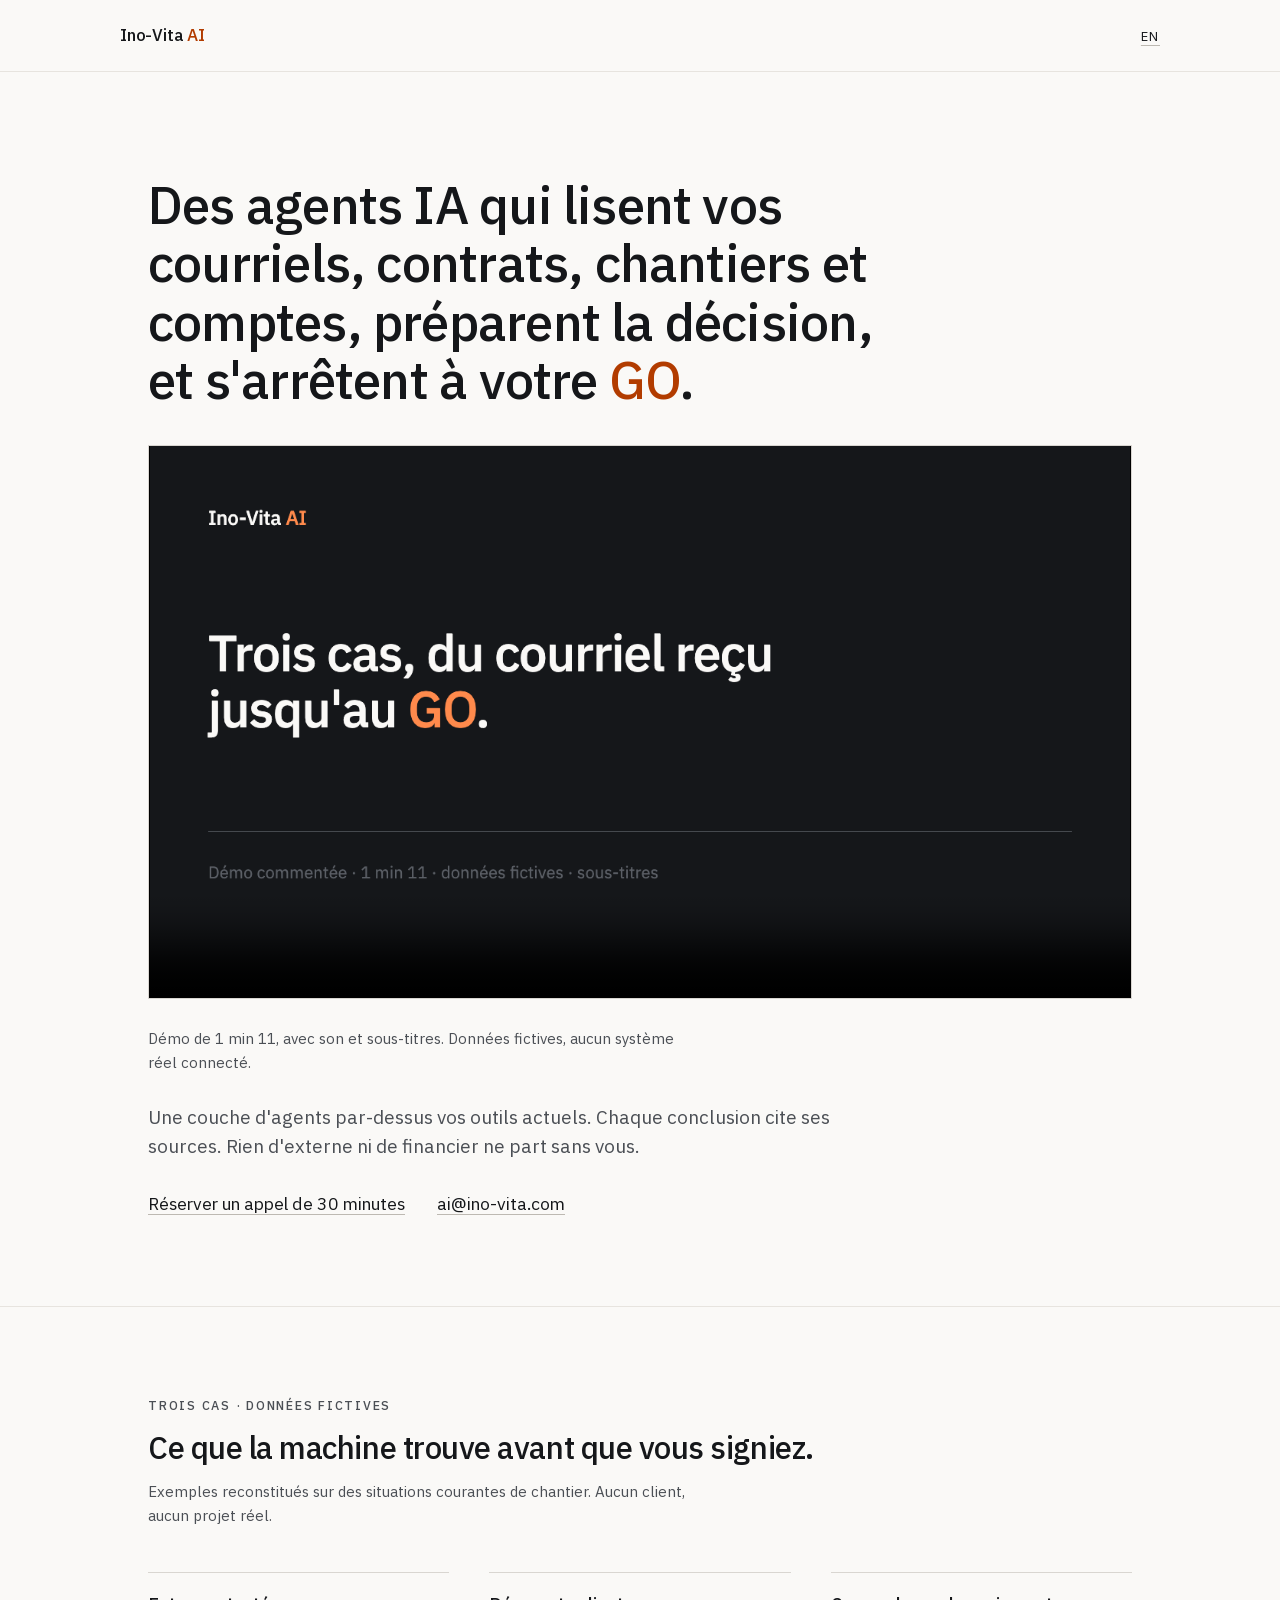
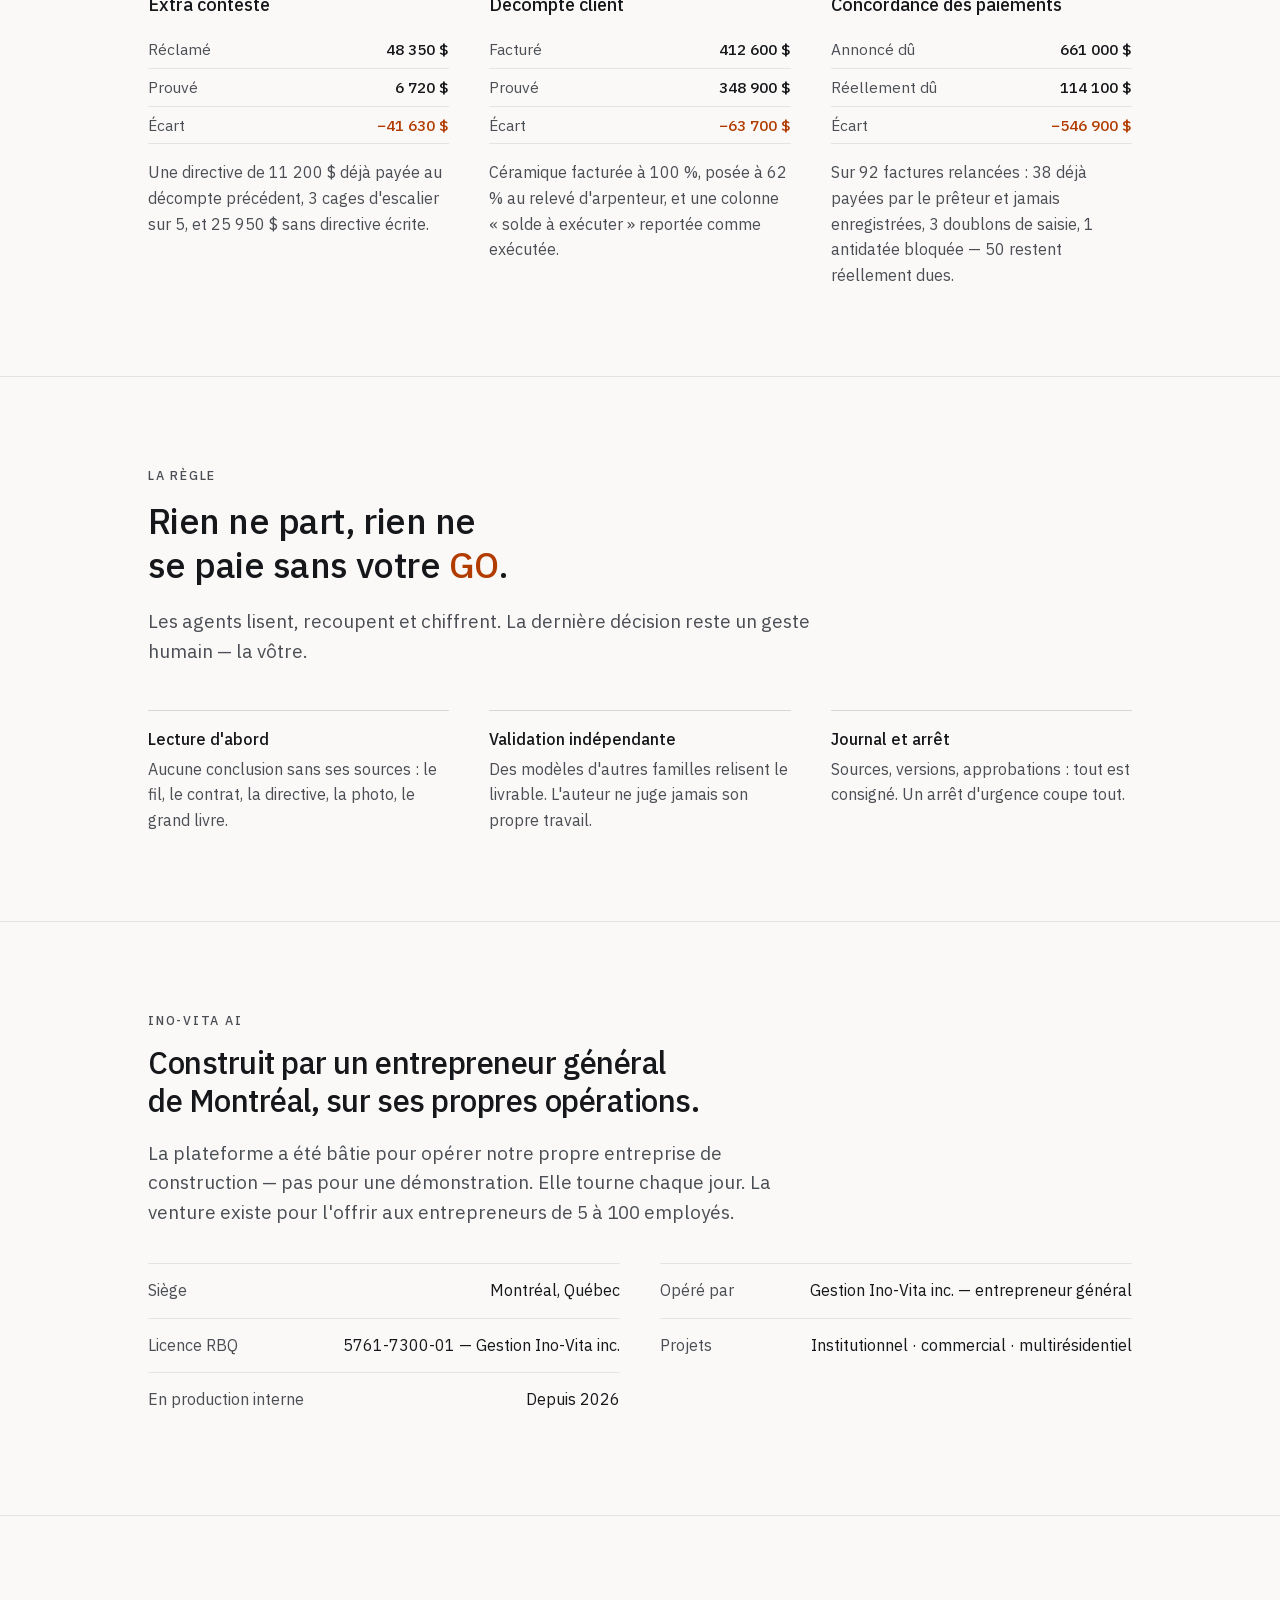
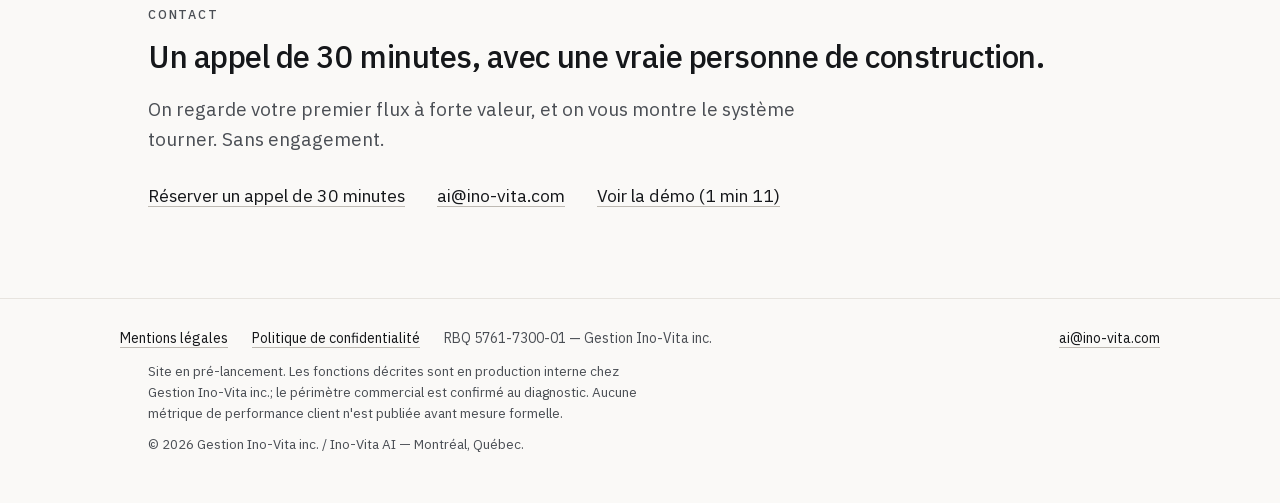
==== index.html @ 4f041d47 "Prise de rendez-vous Cal.com, et lecteur natif conserve sur l'accueil Le bouton de contact pointe de" ====
<!doctype html>
<html lang="fr">
<head>
<meta charset="utf-8">
<meta name="viewport" content="width=device-width, initial-scale=1">
<title>Ino-Vita AI — agents IA gouvernés pour la construction</title>
<meta name="description" content="Des agents IA qui lisent vos courriels, contrats, chantiers et comptes, chiffrent la décision et s'arrêtent à votre GO. Démo commentée de 1 min 11.">
<meta name="site-version" content="video-2026-09-10">
<meta name="theme-color" content="#faf9f7" media="(prefers-color-scheme: light)">
<meta name="theme-color" content="#0e1013" media="(prefers-color-scheme: dark)">
<link rel="canonical" href="https://ino-vita.ai/">
<link rel="alternate" hreflang="fr" href="https://ino-vita.ai/">
<link rel="alternate" hreflang="en" href="https://ino-vita.ai/en/">
<link rel="alternate" hreflang="x-default" href="https://ino-vita.ai/">
<meta property="og:type" content="website">
<meta property="og:site_name" content="Ino-Vita AI">
<meta property="og:locale" content="fr_CA">
<meta property="og:title" content="Ino-Vita AI — agents IA gouvernés pour la construction">
<meta property="og:description" content="Des agents IA qui lisent vos courriels, contrats, chantiers et comptes, chiffrent la décision et s'arrêtent à votre GO. Démo commentée de 1 min 11.">
<meta property="og:url" content="https://ino-vita.ai/">
<meta property="og:image" content="https://ino-vita.ai/og.png">
<meta property="og:image:width" content="1200">
<meta property="og:image:height" content="630">
<meta property="og:image:alt" content="Ino-Vita AI">
<meta property="og:video" content="https://ino-vita.ai/demo/video/demo-ino-vita-ai-v3-fr-2026-09-03.mp4">
<meta property="og:video:secure_url" content="https://ino-vita.ai/demo/video/demo-ino-vita-ai-v3-fr-2026-09-03.mp4">
<meta property="og:video:type" content="video/mp4">
<meta property="og:video:width" content="1280">
<meta property="og:video:height" content="720">
<meta name="twitter:card" content="summary_large_image">
<meta name="twitter:title" content="Ino-Vita AI — agents IA gouvernés pour la construction">
<meta name="twitter:description" content="Des agents IA qui lisent vos courriels, contrats, chantiers et comptes, chiffrent la décision et s'arrêtent à votre GO. Démo commentée de 1 min 11.">
<meta name="twitter:image" content="https://ino-vita.ai/og.png">
<link rel="icon" href="/favicon.svg" type="image/svg+xml">
<link rel="preload" href="/fonts/ibm-plex-sans-latin.woff2" as="font" type="font/woff2" crossorigin>
<link rel="stylesheet" href="/style.css">
<script type="application/ld+json">{"@context":"https://schema.org","@graph":[{"@type":"Organization","@id":"https://ino-vita.ai/#organization","name":"Ino-Vita AI","url":"https://ino-vita.ai/","logo":"https://ino-vita.ai/logo.svg","image":"https://ino-vita.ai/og.png","email":"ai@ino-vita.com","address":{"@type":"PostalAddress","addressLocality":"Montréal","addressRegion":"QC","addressCountry":"CA"},"areaServed":{"@type":"AdministrativeArea","name":"Québec, Canada"},"description":"Agents IA gouvernés pour entrepreneurs en construction, développés par Gestion Ino-Vita inc., entrepreneur général à Montréal."},{"@type":"VideoObject","@id":"https://ino-vita.ai/#video","name":"Démo Ino-Vita AI — trois cas, du courriel reçu jusqu'au GO","description":"Vidéo commentée de 1 min 11 : un extra contesté de 48 350 $, un décompte client de 412 600 $ et 92 factures fournisseurs, analysés jusqu'au GO humain. Données fictives.","thumbnailUrl":"https://ino-vita.ai/demo/poster-fr.png","uploadDate":"2026-09-03","duration":"PT1M11S","contentUrl":"https://ino-vita.ai/demo/video/demo-ino-vita-ai-v3-fr-2026-09-03.mp4","embedUrl":"https://ino-vita.ai/demo/","inLanguage":"fr-CA","isFamilyFriendly":true,"publisher":{"@id":"https://ino-vita.ai/#organization"}}]}</script>
</head>
<body>
<a class="skip u" href="#main">Aller au contenu</a>
<header class="masthead">
  <div class="wrap row">
    <a class="mark" href="/">Ino-Vita <span class="ai">AI</span></a>
    <a class="lang u" href="/en/" lang="en" hreflang="en">EN</a>
  </div>
</header>
<main id="main">

  <section class="hero">
    <div class="wrap stack-lg">
      <h1>Des agents IA qui lisent vos courriels, contrats, chantiers et comptes, préparent la décision, et s'arrêtent à votre <span class="accent">GO</span>.</h1>
      <div class="player">
        <video controls preload="metadata" playsinline width="1280" height="720"
               poster="/demo/poster-fr.png" aria-label="Vidéo de démonstration Ino-Vita AI : trois cas, 1 minute 11, commentée, sous-titrée">
          <source src="/demo/video/demo-ino-vita-ai-v3-fr-2026-09-03.mp4" type="video/mp4">
          <source src="/demo/video/demo-ino-vita-ai-v3-fr-2026-09-03.webm" type="video/webm">
          <track kind="subtitles" src="/demo/video/demo-ino-vita-ai-v3-fr-2026-09-03.vtt" srclang="fr" label="Français" default>
          Votre navigateur ne lit pas la vidéo intégrée — <a class="u" href="/demo/video/demo-ino-vita-ai-v3-fr-2026-09-03.mp4">Télécharger la vidéo (MP4)</a>.
        </video>
      </div>
      <p class="small muted measure">Démo de 1 min 11, avec son et sous-titres. Données fictives, aucun système réel connecté.</p>
      <p class="lede measure">Une couche d'agents par-dessus vos outils actuels. Chaque conclusion cite ses sources. Rien d'externe ni de financier ne part sans vous.</p>
      <p class="links">
        <a class="u" href="https://cal.com/ino-vita-ai/appel-exploratoire-30-min" rel="noopener">Réserver un appel de 30 minutes</a>
        <a class="u" href="mailto:ai@ino-vita.com?subject=Appel%20exploratoire%20%E2%80%94%20Ino-Vita%20AI">ai@ino-vita.com</a>
      </p>
    </div>
  </section>

  <section id="console">
    <div class="wrap">
      <p class="label">Trois cas · données fictives</p>
      <h2 style="margin-top:14px">Ce que la machine trouve avant que vous signiez.</h2>
      <p class="small muted measure" style="margin-top:14px">Exemples reconstitués sur des situations courantes de chantier. Aucun client, aucun projet réel.</p>
      <div class="cases">
      <div class="case">
        <h3>Extra contesté</h3>
        <dl class="figs">
          <div class="fig"><dt>Réclamé</dt><dd>48 350 $</dd></div>
          <div class="fig"><dt>Prouvé</dt><dd>6 720 $</dd></div>
          <div class="fig gap"><dt>Écart</dt><dd>−41 630 $</dd></div>
        </dl>
        <p>Une directive de 11 200 $ déjà payée au décompte précédent, 3 cages d'escalier sur 5, et 25 950 $ sans directive écrite.</p>
      </div>
      <div class="case">
        <h3>Décompte client</h3>
        <dl class="figs">
          <div class="fig"><dt>Facturé</dt><dd>412 600 $</dd></div>
          <div class="fig"><dt>Prouvé</dt><dd>348 900 $</dd></div>
          <div class="fig gap"><dt>Écart</dt><dd>−63 700 $</dd></div>
        </dl>
        <p>Céramique facturée à 100 %, posée à 62 % au relevé d'arpenteur, et une colonne « solde à exécuter » reportée comme exécutée.</p>
      </div>
      <div class="case">
        <h3>Concordance des paiements</h3>
        <dl class="figs">
          <div class="fig"><dt>Annoncé dû</dt><dd>661 000 $</dd></div>
          <div class="fig"><dt>Réellement dû</dt><dd>114 100 $</dd></div>
          <div class="fig gap"><dt>Écart</dt><dd>−546 900 $</dd></div>
        </dl>
        <p>Sur 92 factures relancées : 38 déjà payées par le prêteur et jamais enregistrées, 3 doublons de saisie, 1 antidatée bloquée — 50 restent réellement dues.</p>
      </div>
      </div>
    </div>
  </section>

  <section>
    <div class="wrap">
      <p class="label">La règle</p>
      <p class="rule-line" style="margin-top:14px">Rien ne part, rien ne se paie sans votre <span class="accent">GO</span>.</p>
      <p class="lede measure" style="margin-top:20px">Les agents lisent, recoupent et chiffrent. La dernière décision reste un geste humain — la vôtre.</p>
      <div class="threes">
      <div><strong>Lecture d'abord</strong>Aucune conclusion sans ses sources : le fil, le contrat, la directive, la photo, le grand livre.</div>
      <div><strong>Validation indépendante</strong>Des modèles d'autres familles relisent le livrable. L'auteur ne juge jamais son propre travail.</div>
      <div><strong>Journal et arrêt</strong>Sources, versions, approbations : tout est consigné. Un arrêt d'urgence coupe tout.</div>
      </div>
    </div>
  </section>

  <section>
    <div class="wrap">
      <p class="label">Ino-Vita AI</p>
      <h2 style="margin-top:14px">Construit par un entrepreneur général de Montréal, sur ses propres opérations.</h2>
      <p class="lede measure" style="margin-top:20px">La plateforme a été bâtie pour opérer notre propre entreprise de construction — pas pour une démonstration. Elle tourne chaque jour. La venture existe pour l'offrir aux entrepreneurs de 5 à 100 employés.</p>
      <div class="facts">
      <div><span class="k">Siège</span><span class="v">Montréal, Québec</span></div>
      <div><span class="k">Opéré par</span><span class="v">Gestion Ino-Vita inc. — entrepreneur général</span></div>
      <div><span class="k">Licence RBQ</span><span class="v">5761-7300-01 — Gestion Ino-Vita inc.</span></div>
      <div><span class="k">Projets</span><span class="v">Institutionnel · commercial · multirésidentiel</span></div>
      <div><span class="k">En production interne</span><span class="v">Depuis 2026</span></div>
      </div>
    </div>
  </section>

  <section>
    <div class="wrap">
      <p class="label">Contact</p>
      <h2 style="margin-top:14px">Un appel de 30 minutes, avec une vraie personne de construction.</h2>
      <p class="lede measure" style="margin-top:20px">On regarde votre premier flux à forte valeur, et on vous montre le système tourner. Sans engagement.</p>
      <p class="links" style="margin-top:28px">
        <a class="u" href="https://cal.com/ino-vita-ai/appel-exploratoire-30-min" rel="noopener">Réserver un appel de 30 minutes</a>
        <a class="u" href="mailto:ai@ino-vita.com?subject=Appel%20exploratoire%20%E2%80%94%20Ino-Vita%20AI">ai@ino-vita.com</a>
        <a class="u" href="/demo/">Voir la démo (1 min 11)</a>
      </p>
    </div>
  </section>

</main>
<footer class="foot">
  <div class="wrap row">
    <div class="footlinks">
      <a class="u" href="/mentions-legales.html">Mentions légales</a>
      <a class="u" href="/politique-confidentialite.html">Politique de confidentialité</a>
      <span class="muted">RBQ 5761-7300-01 — Gestion Ino-Vita inc.</span>
    </div>
    <div class="footlinks"><a class="u" href="mailto:ai@ino-vita.com">ai@ino-vita.com</a></div>
  </div>
  <div class="wrap end">
    <p class="tiny measure">Site en pré-lancement. Les fonctions décrites sont en production interne chez Gestion Ino-Vita inc.; le périmètre commercial est confirmé au diagnostic. Aucune métrique de performance client n'est publiée avant mesure formelle.</p>
    <p class="tiny" style="margin-top:10px">© 2026 Gestion Ino-Vita inc. / Ino-Vita AI — Montréal, Québec.</p>
  </div>
</footer>
</body>
</html>
---- style.css ----
/* Ino-Vita AI — feuille unique. Puriste : une famille, trois tons, filets, vide.
   2026-09-03 · polices auto-hebergees 2026-09-10 */

/* IBM Plex Sans (variable, poids 400-500) — SIL Open Font License 1.1.
   Auto-heberge : aucune requete vers un tiers, aucun cookie, LCP plus rapide. */
@font-face{
  font-family:"IBM Plex Sans";
  font-style:normal;
  font-weight:400 500;
  font-display:swap;
  src:url("/fonts/ibm-plex-sans-latin.woff2") format("woff2");
  unicode-range:U+0000-00FF,U+0131,U+0152-0153,U+02BB-02BC,U+02C6,U+02DA,U+02DC,U+0304,U+0308,U+0329,U+2000-206F,U+20AC,U+2122,U+2191,U+2193,U+2212,U+2215,U+FEFF,U+FFFD;
}
@font-face{
  font-family:"IBM Plex Sans";
  font-style:normal;
  font-weight:400 500;
  font-display:swap;
  src:url("/fonts/ibm-plex-sans-latin-ext.woff2") format("woff2");
  unicode-range:U+0100-02BA,U+02BD-02C5,U+02C7-02CC,U+02CE-02D7,U+02DD-02FF,U+0304,U+0308,U+0329,U+1D00-1DBF,U+1E00-1E9F,U+1EF2-1EFF,U+2020,U+20A0-20AB,U+20AD-20C0,U+2113,U+2C60-2C7F,U+A720-A7FF;
}

:root{
  --paper:#faf9f7;
  --ink:#15171a;
  --accent:#b23c00;
  --ink-70:#4b4f55;
  --line:#d9d6d1;
  --line-soft:#e7e4df;
  --underline:#bdb9b2;
  color-scheme:light;
}
@media (prefers-color-scheme:dark){
  :root{
    --paper:#0e1013;
    --ink:#e9e7e2;
    --accent:#ff8a4c;
    --ink-70:#a1a5ab;
    --line:#2a2e34;
    --line-soft:#1c2025;
    --underline:#565b62;
    color-scheme:dark;
  }
}

*,*::before,*::after{ box-sizing:border-box; }

html{ -webkit-text-size-adjust:100%; }

body{
  margin:0;
  background:var(--paper);
  color:var(--ink);
  font-family:"IBM Plex Sans","Helvetica Neue",Helvetica,Arial,sans-serif;
  font-size:17.5px;
  line-height:1.6;
  font-weight:400;
  font-variant-numeric:tabular-nums;
  -webkit-font-smoothing:antialiased;
}

.wrap{
  width:100%;
  max-width:1040px;
  margin:0 auto;
  padding:0 28px;
}
.measure{ max-width:62ch; }

/* ---- rythme des sections ---- */
section{ padding:88px 0; border-top:1px solid var(--line-soft); }
section:first-of-type{ border-top:0; }

/* ---- typographie ---- */
h1,h2,h3{ font-weight:500; letter-spacing:-.015em; text-wrap:balance; margin:0; }
h1{ font-size:clamp(30px,5.2vw,52px); line-height:1.12; }
h2{ font-size:clamp(23px,3vw,31px); line-height:1.2; }
h3{ font-size:18px; line-height:1.35; letter-spacing:0; }
p{ margin:0; }
.lede{ font-size:19px; color:var(--ink-70); line-height:1.55; }
.muted{ color:var(--ink-70); }
.small{ font-size:15px; }
.tiny{ font-size:13.5px; line-height:1.55; color:var(--ink-70); }
.label{
  font-size:12.5px; letter-spacing:.14em; text-transform:uppercase;
  color:var(--ink-70); font-weight:500;
}
.stack>*+*{ margin-top:16px; }
.stack-lg>*+*{ margin-top:28px; }

/* ---- liens ---- */
a{ color:inherit; text-decoration:none; }
a.u{
  text-decoration:underline;
  text-decoration-thickness:1px;
  text-underline-offset:4px;
  text-decoration-color:var(--underline);
}
a.u:hover{ color:var(--accent); text-decoration-color:var(--accent); }
a:focus-visible{ outline:2px solid var(--accent); outline-offset:3px; }
.accent{ color:var(--accent); }

.links{ display:flex; flex-wrap:wrap; gap:12px 32px; align-items:baseline; }
.links a{ font-size:17.5px; }

/* ---- en-tête / pied ---- */
.masthead{
  border-bottom:1px solid var(--line-soft);
}
.masthead .row,.foot .row{
  display:flex; align-items:baseline; justify-content:space-between; gap:24px;
  padding:22px 0;
}
.mark{ font-weight:500; letter-spacing:-.01em; font-size:17px; }
.mark .ai{ color:var(--accent); }
.lang{ font-size:13px; letter-spacing:.12em; text-transform:uppercase; }

.foot{ border-top:1px solid var(--line-soft); }
.foot .row{ padding:28px 0 12px; flex-wrap:wrap; }
.foot .end{ padding-bottom:48px; }
.footlinks{ display:flex; flex-wrap:wrap; gap:8px 24px; font-size:14px; }

/* ---- hero ---- */
.hero{ padding:104px 0 88px; }
.hero h1{ max-width:24ch; }

/* ---- les trois cas ---- */
.cases{
  display:grid;
  grid-template-columns:repeat(3,1fr);
  gap:0 40px;
  margin-top:44px;
}
.case{ border-top:1px solid var(--line); padding-top:20px; }
.case h3{ margin-bottom:14px; }
.case p{ font-size:16px; color:var(--ink-70); }
.figs{ margin:0 0 16px; }
.fig{
  display:flex; justify-content:space-between; gap:16px;
  padding:6px 0; border-bottom:1px solid var(--line-soft);
  font-size:15.5px;
}
.fig dt{ color:var(--ink-70); }
.fig dd{ margin:0; font-weight:500; white-space:nowrap; }
.fig.gap dd{ color:var(--accent); }

/* ---- règle du GO ---- */
.rule-line{ font-size:clamp(24px,3.4vw,36px); line-height:1.22; letter-spacing:-.015em; font-weight:500; text-wrap:balance; max-width:26ch; }
.threes{ display:grid; grid-template-columns:repeat(3,1fr); gap:0 40px; margin-top:44px; }
.threes>div{ border-top:1px solid var(--line); padding-top:16px; font-size:16px; color:var(--ink-70); }
.threes strong{ display:block; color:var(--ink); font-weight:500; margin-bottom:4px; }

/* ---- facts ---- */
.facts{ margin-top:36px; display:grid; grid-template-columns:repeat(2,1fr); gap:0 40px; }
.facts>div{ border-top:1px solid var(--line-soft); padding:14px 0; display:flex; justify-content:space-between; gap:24px; font-size:16px; }
.facts dt,.facts .k{ color:var(--ink-70); }
.facts .v{ text-align:right; }

/* ---- lecteur vidéo : pleine largeur de colonne, 16:9, zéro saut de mise en page ---- */
.player{
  width:100%; aspect-ratio:16/9;
  background:#000; border:1px solid var(--line);
  margin-top:36px;
}
.player video,.player iframe{
  display:block; width:100%; height:100%; border:0;
}
video{ background:#000; }

/* ---- pages légales (contenu conservé) ---- */
.note{
  border-left:2px solid var(--accent);
  padding:2px 0 2px 18px;
  font-size:15px; color:var(--ink-70);
  margin:0 0 32px;
}
main.doc{ padding:56px 0 24px; }
main.doc h1{ font-size:clamp(27px,4vw,38px); margin-bottom:8px; }
main.doc h2{ font-size:20px; margin:44px 0 12px; }
main.doc p,main.doc li{ font-size:16.5px; }
main.doc p+p{ margin-top:12px; }
main.doc ul{ padding-left:20px; margin:12px 0; }
main.doc li+li{ margin-top:6px; }
main.doc p,main.doc li,main.doc .note,main.doc .updated{ max-width:68ch; }
main.doc a{ text-decoration:underline; text-decoration-thickness:1px;
  text-underline-offset:4px; text-decoration-color:var(--underline); }
main.doc a:hover{ color:var(--accent); text-decoration-color:var(--accent); }
mark{ background:transparent; color:var(--accent); font-weight:500; }
main.doc table{ border-collapse:collapse; width:100%; margin:16px 0; font-size:15.5px; }
main.doc th,main.doc td{ text-align:left; border-bottom:1px solid var(--line-soft); padding:8px 12px 8px 0; vertical-align:top; }
main.doc th{ font-weight:500; color:var(--ink-70); }

.updated{ color:var(--ink-70); font-size:15px; margin-top:6px; }
.skip{ position:absolute; width:1px; height:1px; padding:0; margin:0; overflow:hidden;
  clip:rect(0 0 0 0); clip-path:inset(50%); white-space:nowrap; border:0; }
.skip:focus{ position:static; width:auto; height:auto; overflow:visible; clip:auto;
  clip-path:none; display:inline-block; margin:12px 0 0 28px; }

/* ---- petites largeurs ---- */
@media (max-width:820px){
  .cases,.threes,.facts{ grid-template-columns:1fr; gap:0; }
  .facts>div{ flex-direction:column; gap:2px; }
  .facts .v{ text-align:left; }
  .case,.threes>div{ margin-top:28px; }
  .cases .case:first-child,.threes>div:first-child{ margin-top:0; }
}
@media (max-width:560px){
  body{ font-size:16.5px; }
  .wrap{ padding:0 20px; }
  section{ padding:64px 0; }
  .hero{ padding:72px 0 64px; }
  .fig{ font-size:15px; }
}
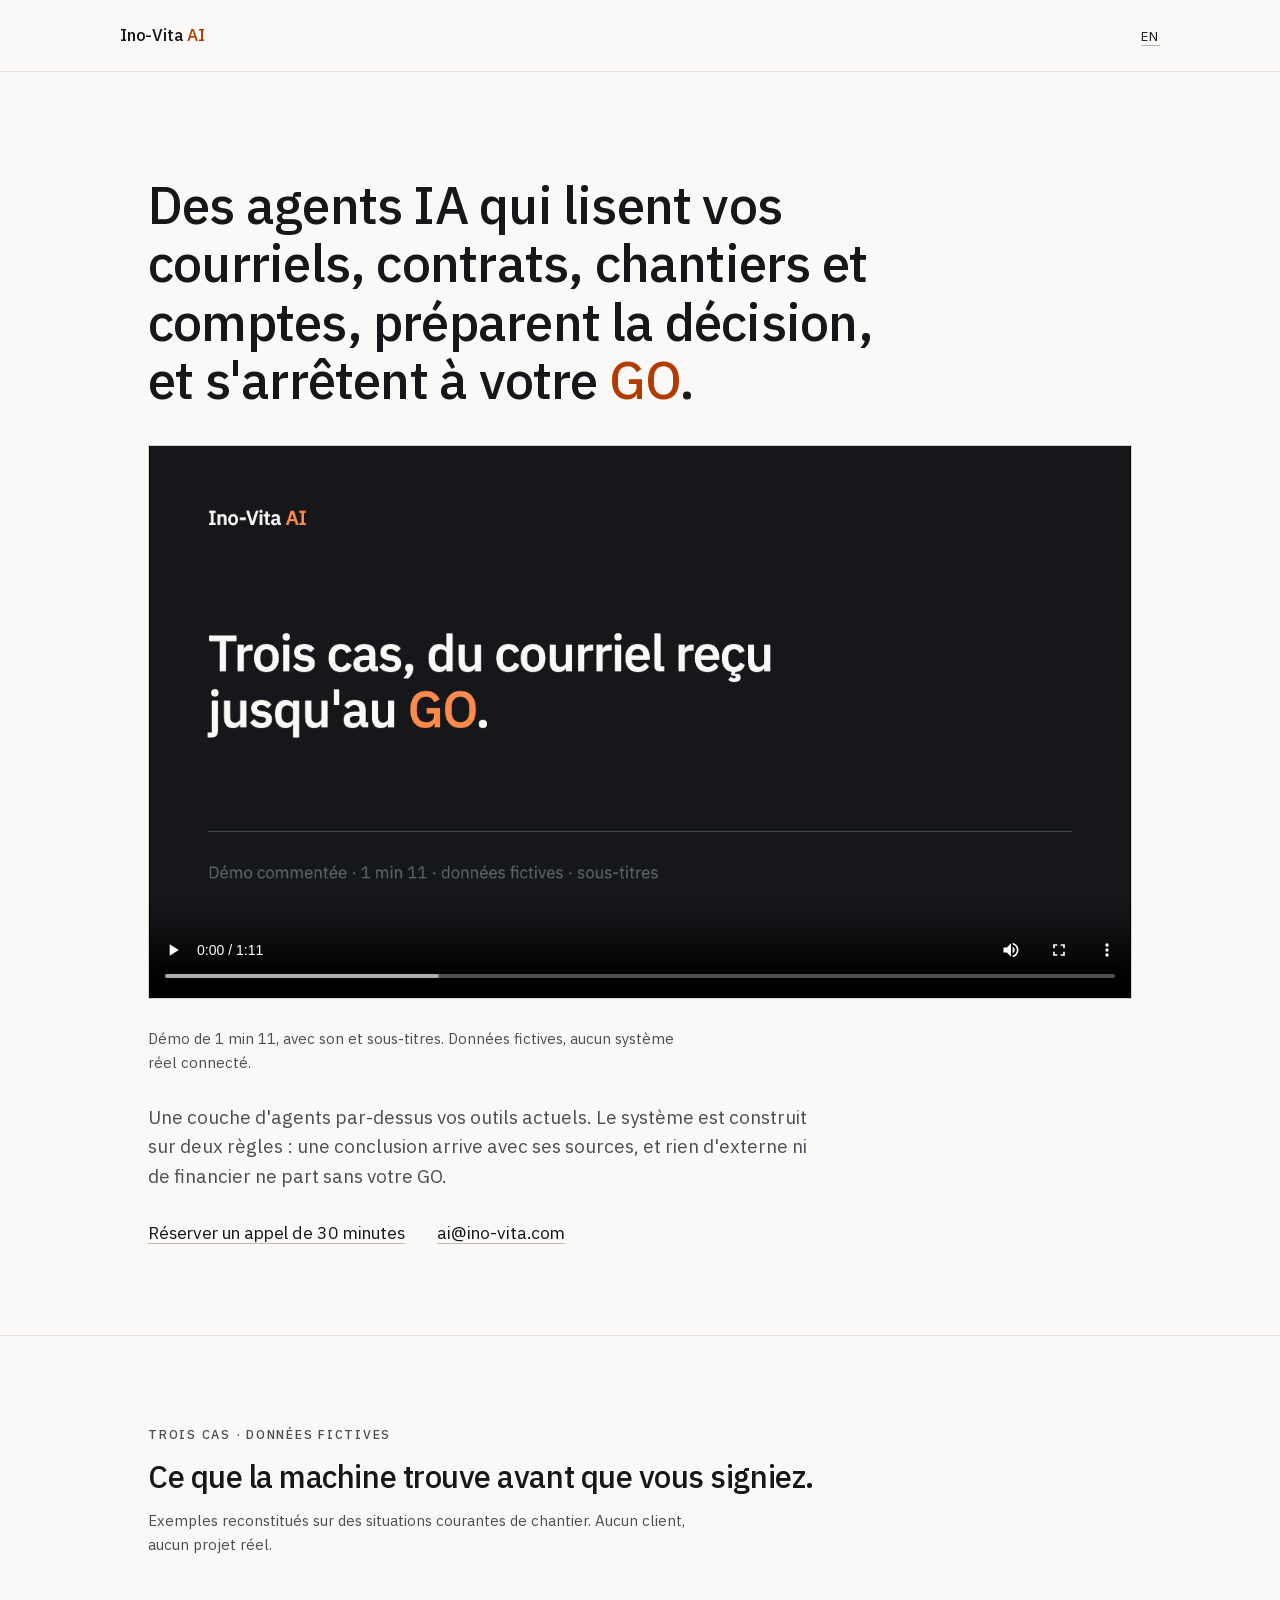
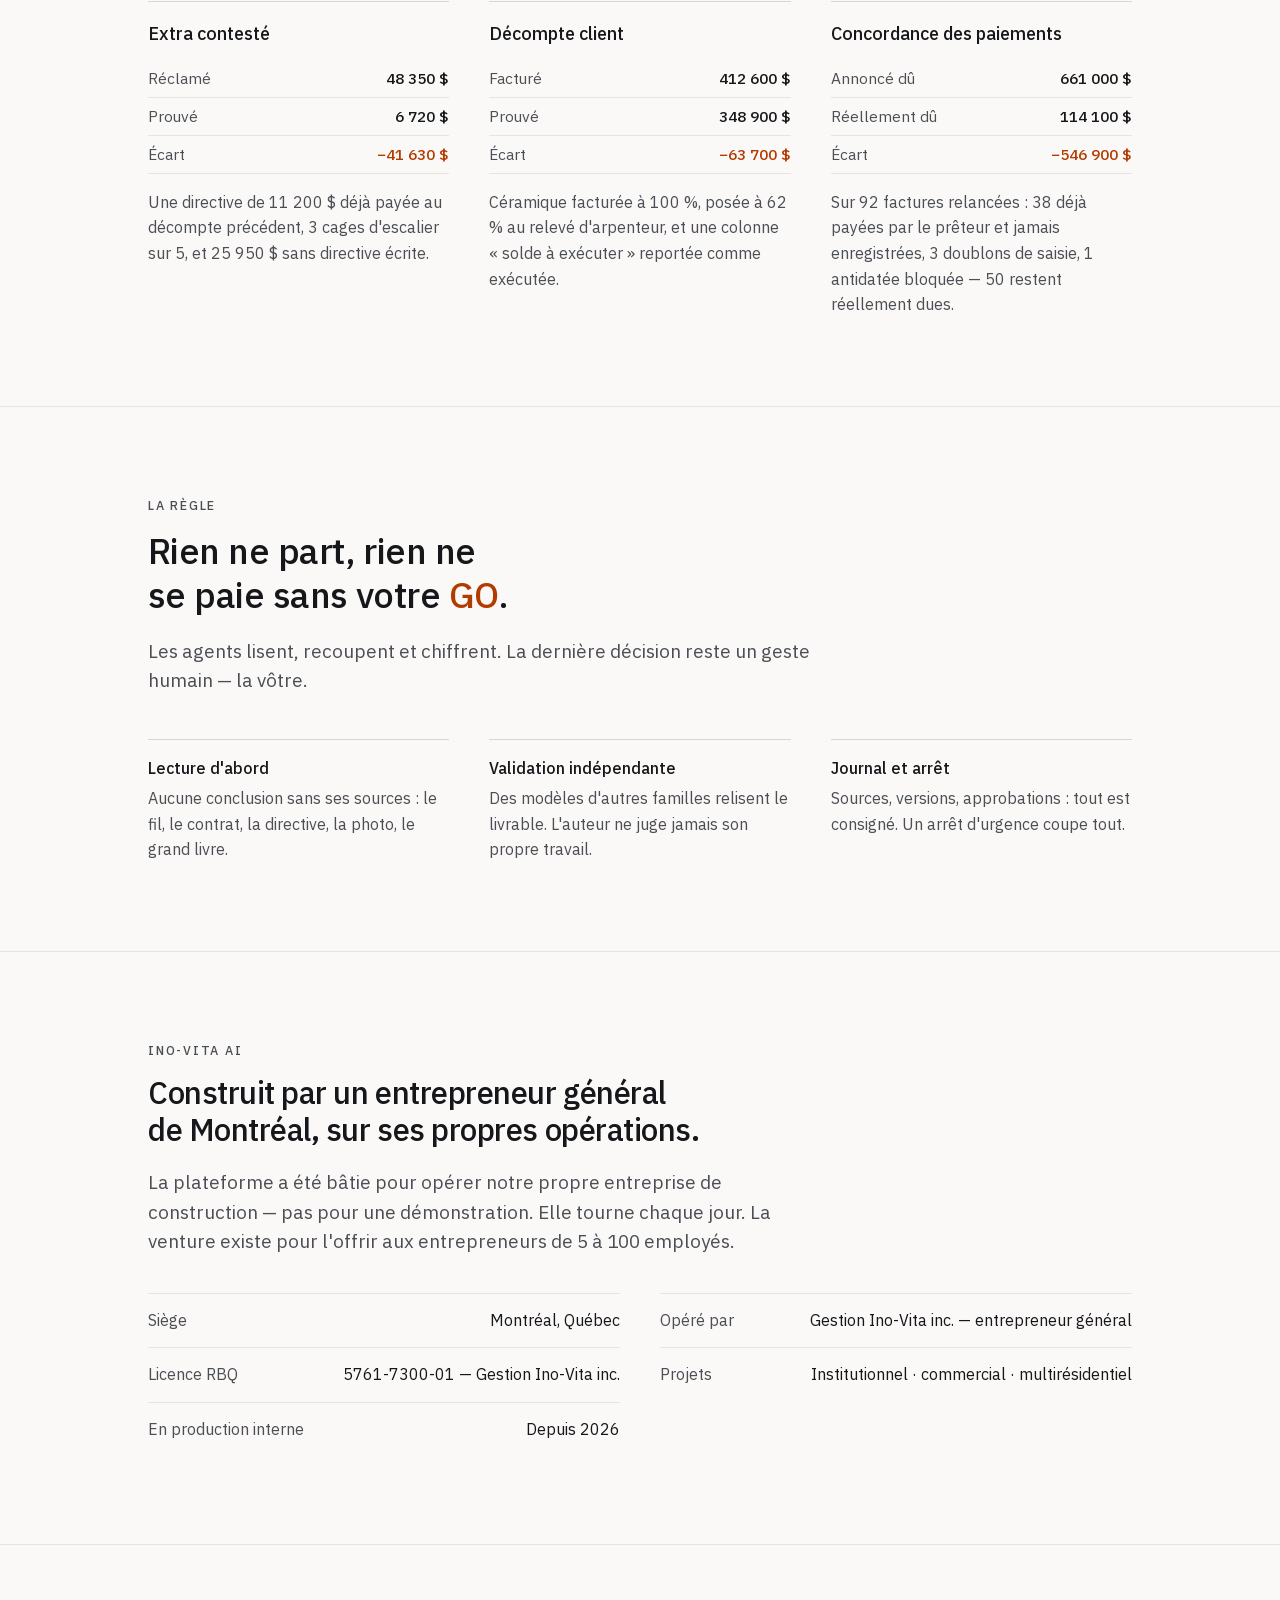
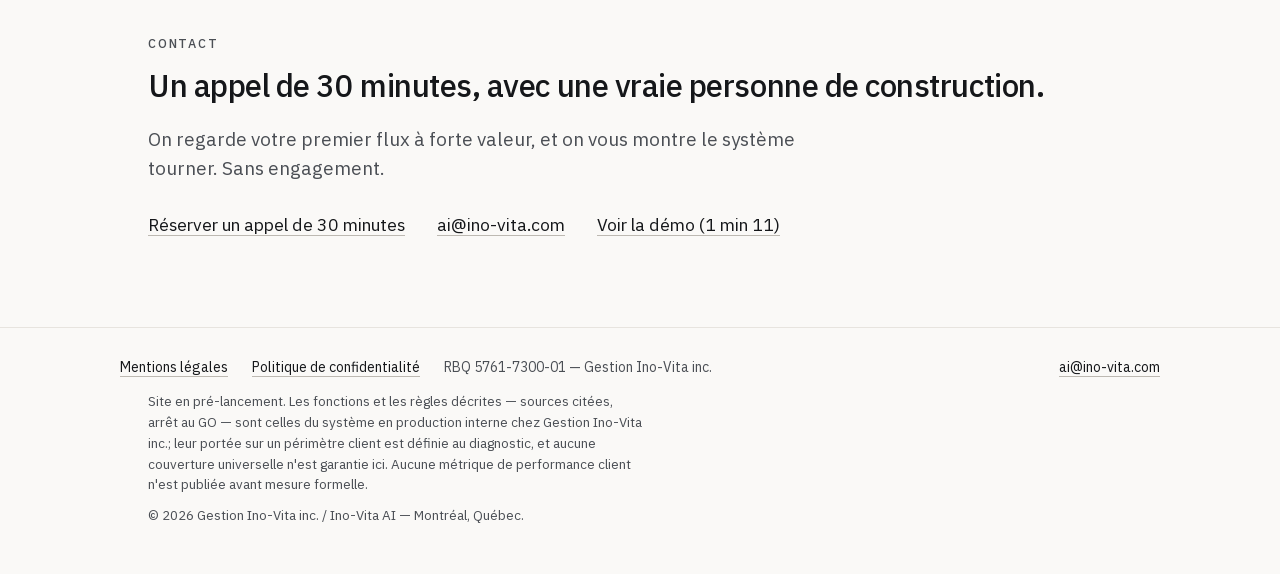
==== commit 006f7bf0: "Qualifier les deux regles du produit au lieu de les promettre Reserve soulevee par les trois juges d" ====
--- a/index.html
+++ b/index.html
@@ -59,7 +59,7 @@
         </video>
       </div>
       <p class="small muted measure">Démo de 1 min 11, avec son et sous-titres. Données fictives, aucun système réel connecté.</p>
-      <p class="lede measure">Une couche d'agents par-dessus vos outils actuels. Chaque conclusion cite ses sources. Rien d'externe ni de financier ne part sans vous.</p>
+      <p class="lede measure">Une couche d'agents par-dessus vos outils actuels. Le système est construit sur deux règles : une conclusion arrive avec ses sources, et rien d'externe ni de financier ne part sans votre GO.</p>
       <p class="links">
         <a class="u" href="https://cal.com/ino-vita-ai/appel-exploratoire-30-min" rel="noopener">Réserver un appel de 30 minutes</a>
         <a class="u" href="mailto:ai@ino-vita.com?subject=Appel%20exploratoire%20%E2%80%94%20Ino-Vita%20AI">ai@ino-vita.com</a>
@@ -156,7 +156,7 @@
     <div class="footlinks"><a class="u" href="mailto:ai@ino-vita.com">ai@ino-vita.com</a></div>
   </div>
   <div class="wrap end">
-    <p class="tiny measure">Site en pré-lancement. Les fonctions décrites sont en production interne chez Gestion Ino-Vita inc.; le périmètre commercial est confirmé au diagnostic. Aucune métrique de performance client n'est publiée avant mesure formelle.</p>
+    <p class="tiny measure">Site en pré-lancement. Les fonctions et les règles décrites — sources citées, arrêt au GO — sont celles du système en production interne chez Gestion Ino-Vita inc.; leur portée sur un périmètre client est définie au diagnostic, et aucune couverture universelle n'est garantie ici. Aucune métrique de performance client n'est publiée avant mesure formelle.</p>
     <p class="tiny" style="margin-top:10px">© 2026 Gestion Ino-Vita inc. / Ino-Vita AI — Montréal, Québec.</p>
   </div>
 </footer>
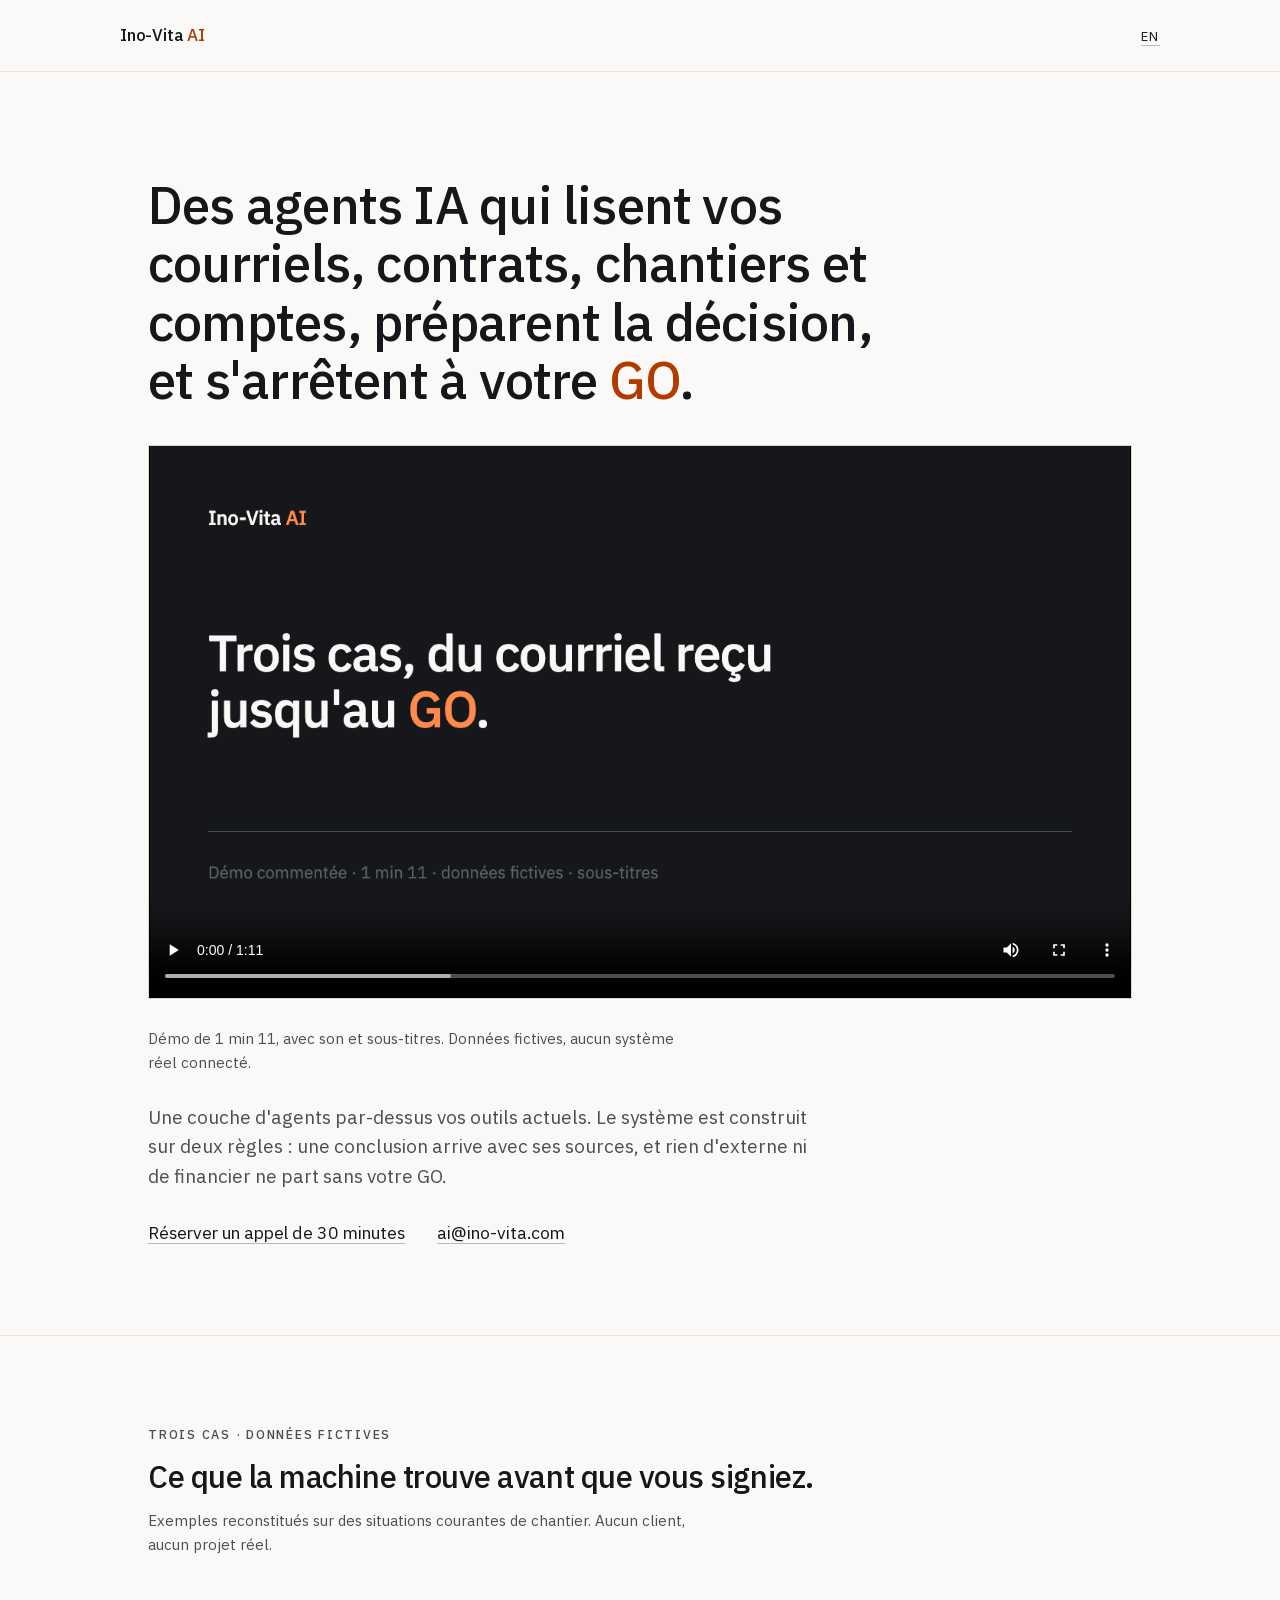
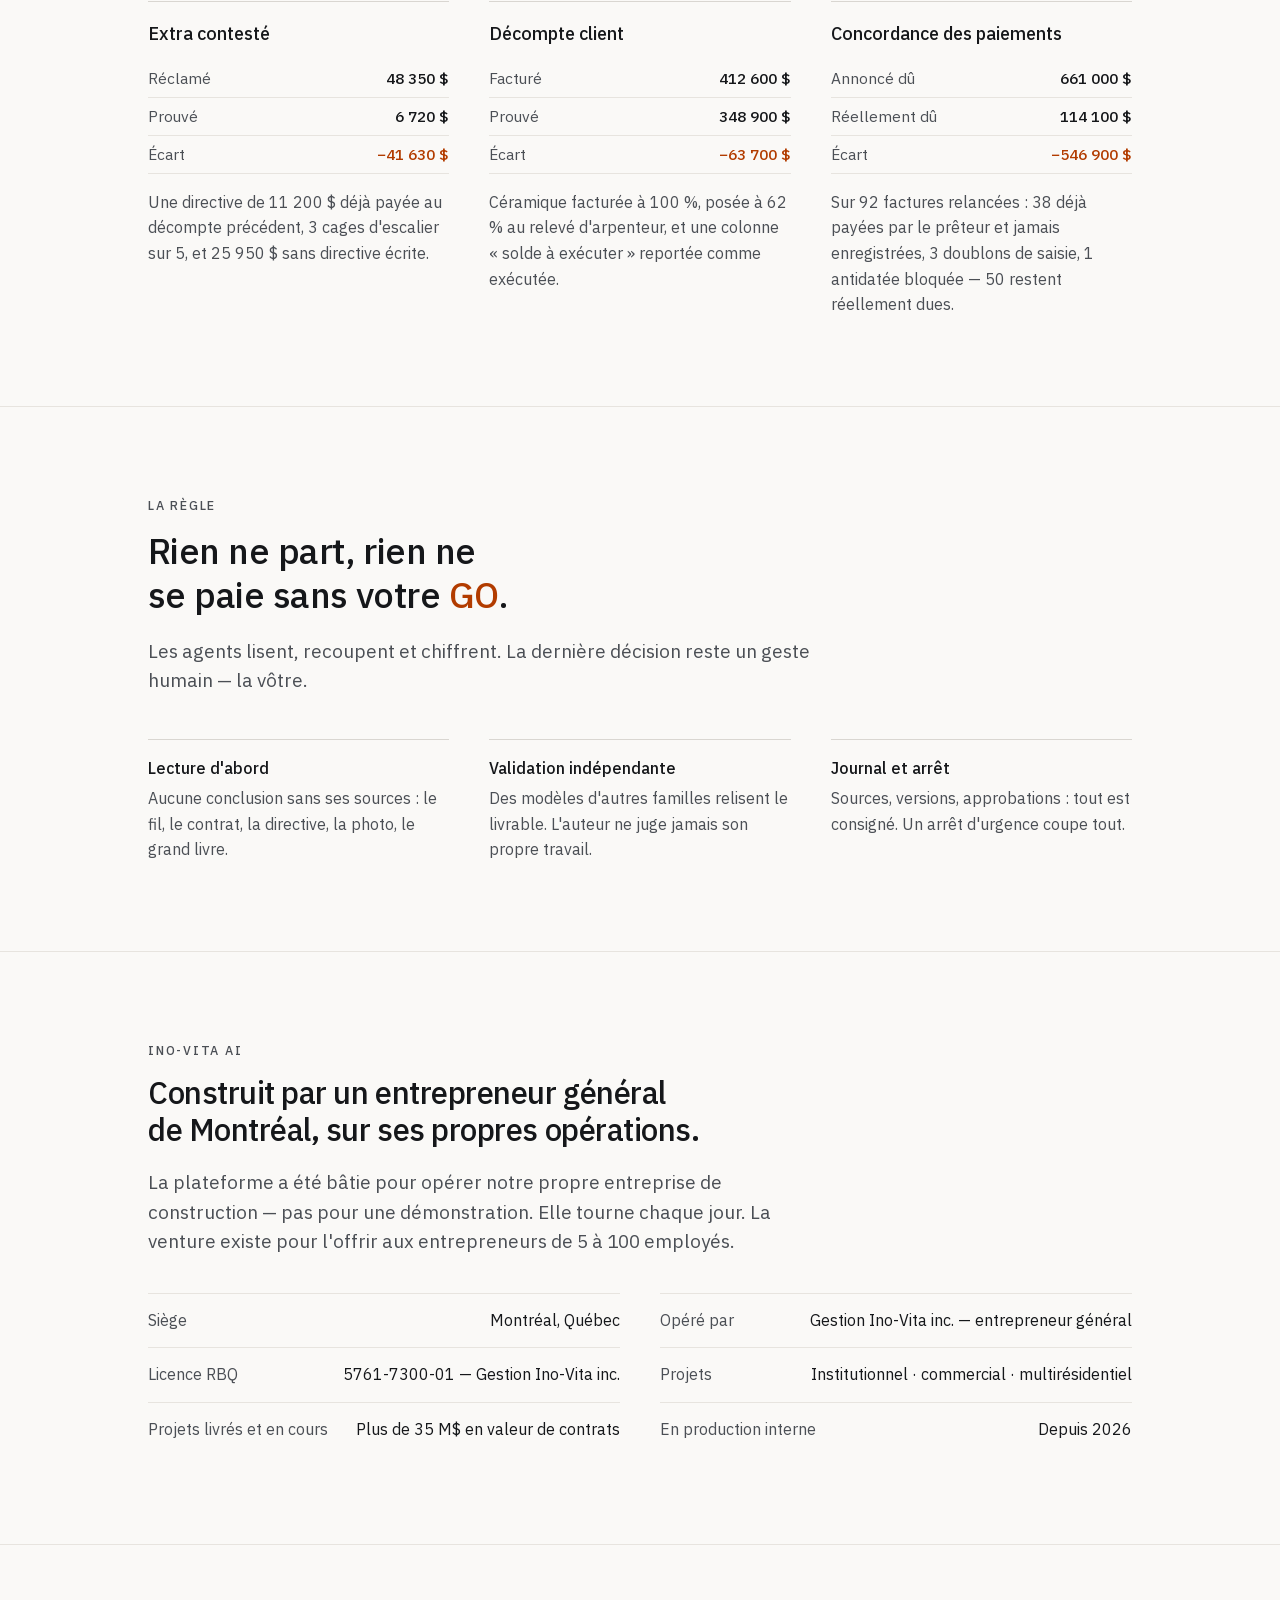
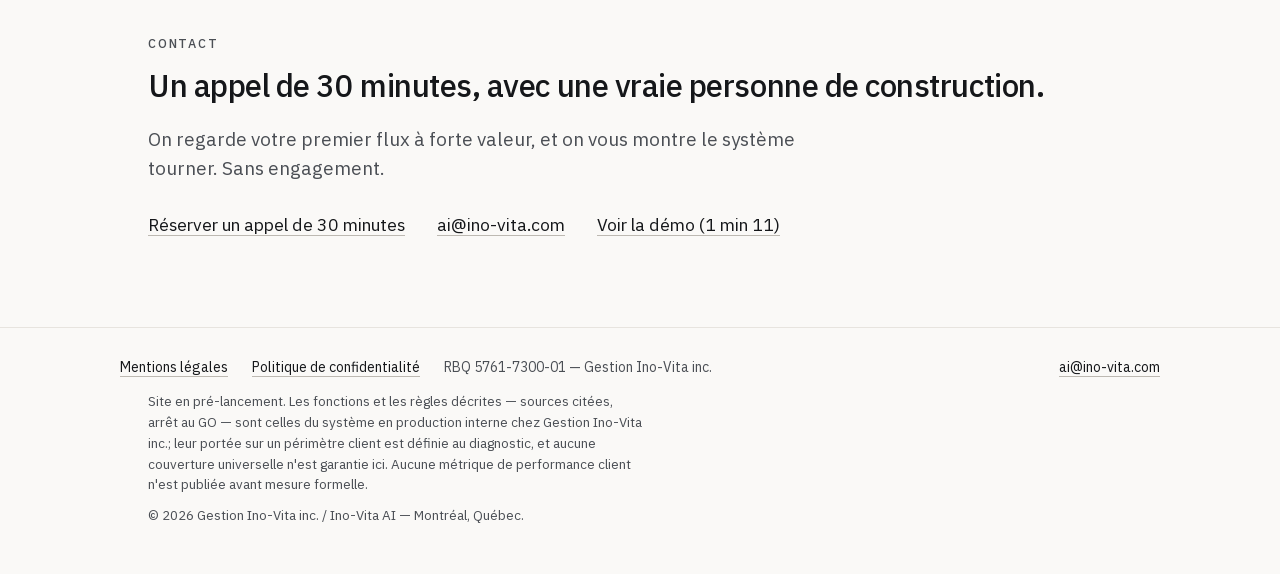
==== commit 001fb3eb: "Merge branch 'volume-projets-2026-09-11' — volume de projets au bloc de faits (ordre PDG 11 sept.)" ====
--- a/index.html
+++ b/index.html
@@ -127,6 +127,7 @@
       <div><span class="k">Opéré par</span><span class="v">Gestion Ino-Vita inc. — entrepreneur général</span></div>
       <div><span class="k">Licence RBQ</span><span class="v">5761-7300-01 — Gestion Ino-Vita inc.</span></div>
       <div><span class="k">Projets</span><span class="v">Institutionnel · commercial · multirésidentiel</span></div>
+      <div><span class="k">Projets livrés et en cours</span><span class="v">Plus de 35 M$ en valeur de contrats</span></div>
       <div><span class="k">En production interne</span><span class="v">Depuis 2026</span></div>
       </div>
     </div>
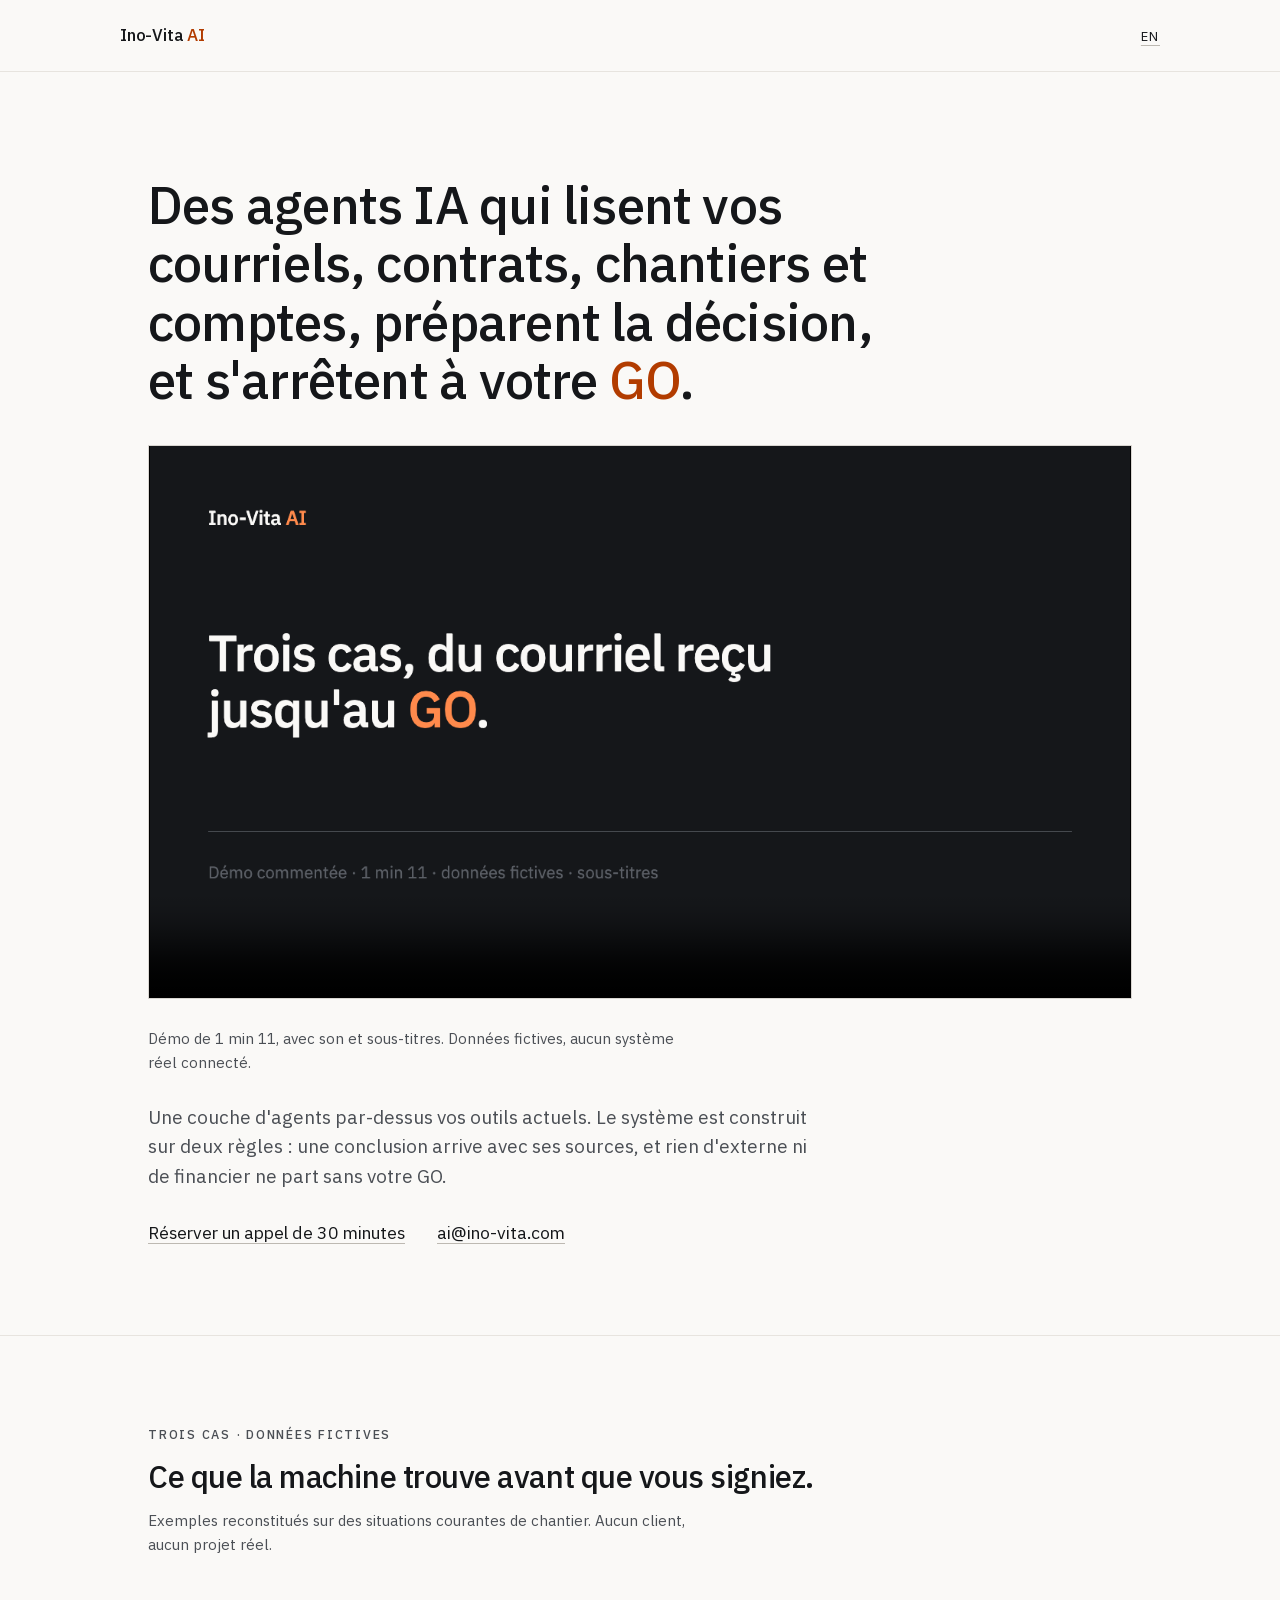
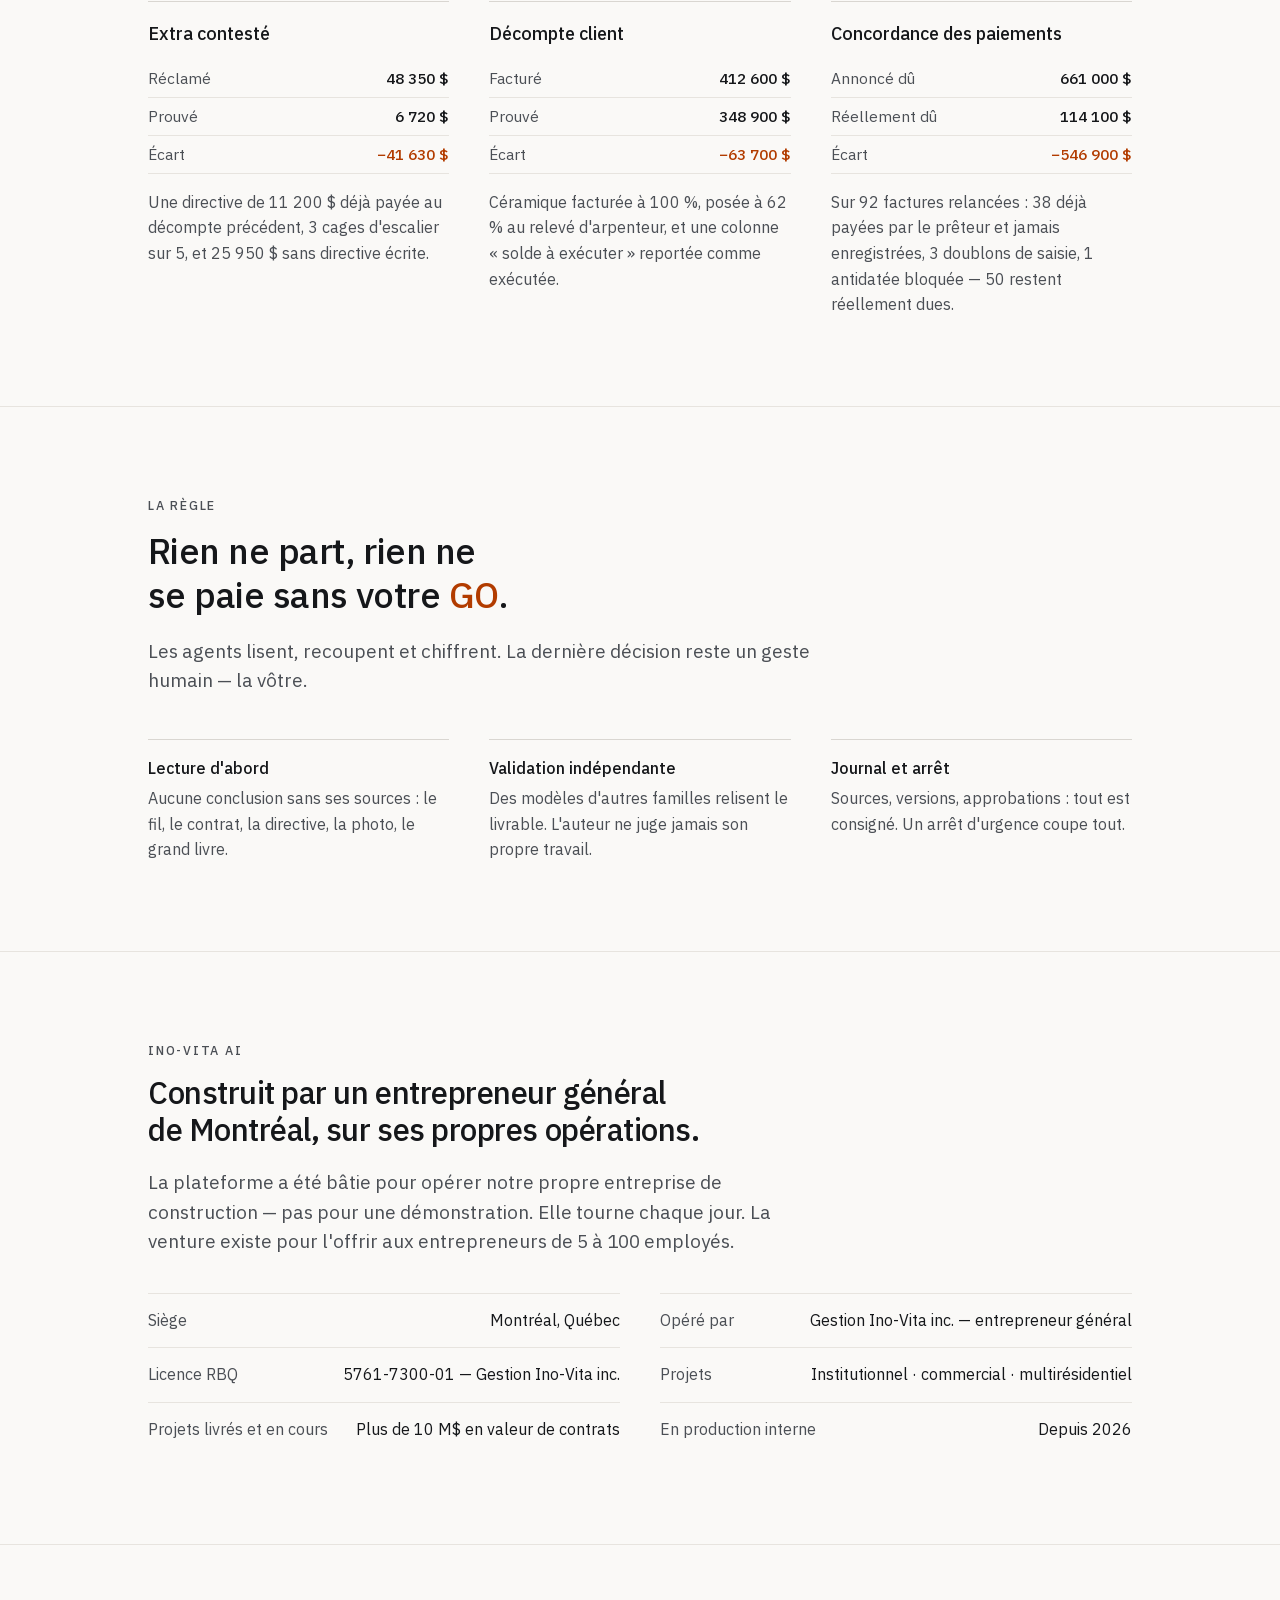
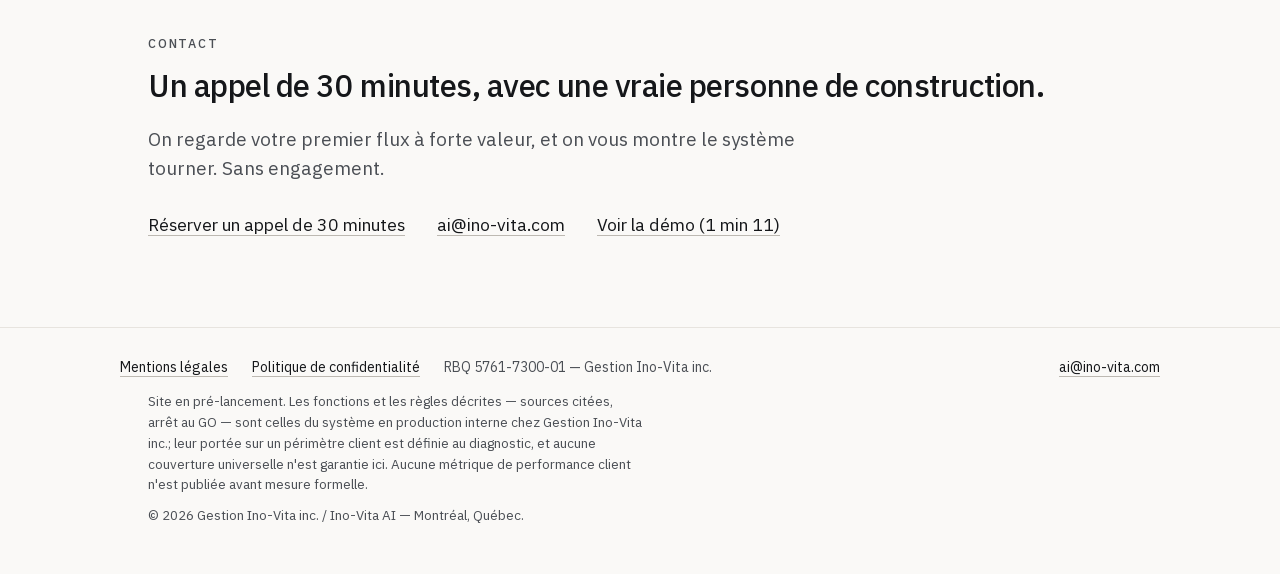
==== commit 9c2ca204: "Merge branch 'volume-10m-2026-09-11' — seuil publie ramene a 10 M$ (reserve gel litige)" ====
--- a/index.html
+++ b/index.html
@@ -127,7 +127,7 @@
       <div><span class="k">Opéré par</span><span class="v">Gestion Ino-Vita inc. — entrepreneur général</span></div>
       <div><span class="k">Licence RBQ</span><span class="v">5761-7300-01 — Gestion Ino-Vita inc.</span></div>
       <div><span class="k">Projets</span><span class="v">Institutionnel · commercial · multirésidentiel</span></div>
-      <div><span class="k">Projets livrés et en cours</span><span class="v">Plus de 35 M$ en valeur de contrats</span></div>
+      <div><span class="k">Projets livrés et en cours</span><span class="v">Plus de 10 M$ en valeur de contrats</span></div>
       <div><span class="k">En production interne</span><span class="v">Depuis 2026</span></div>
       </div>
     </div>
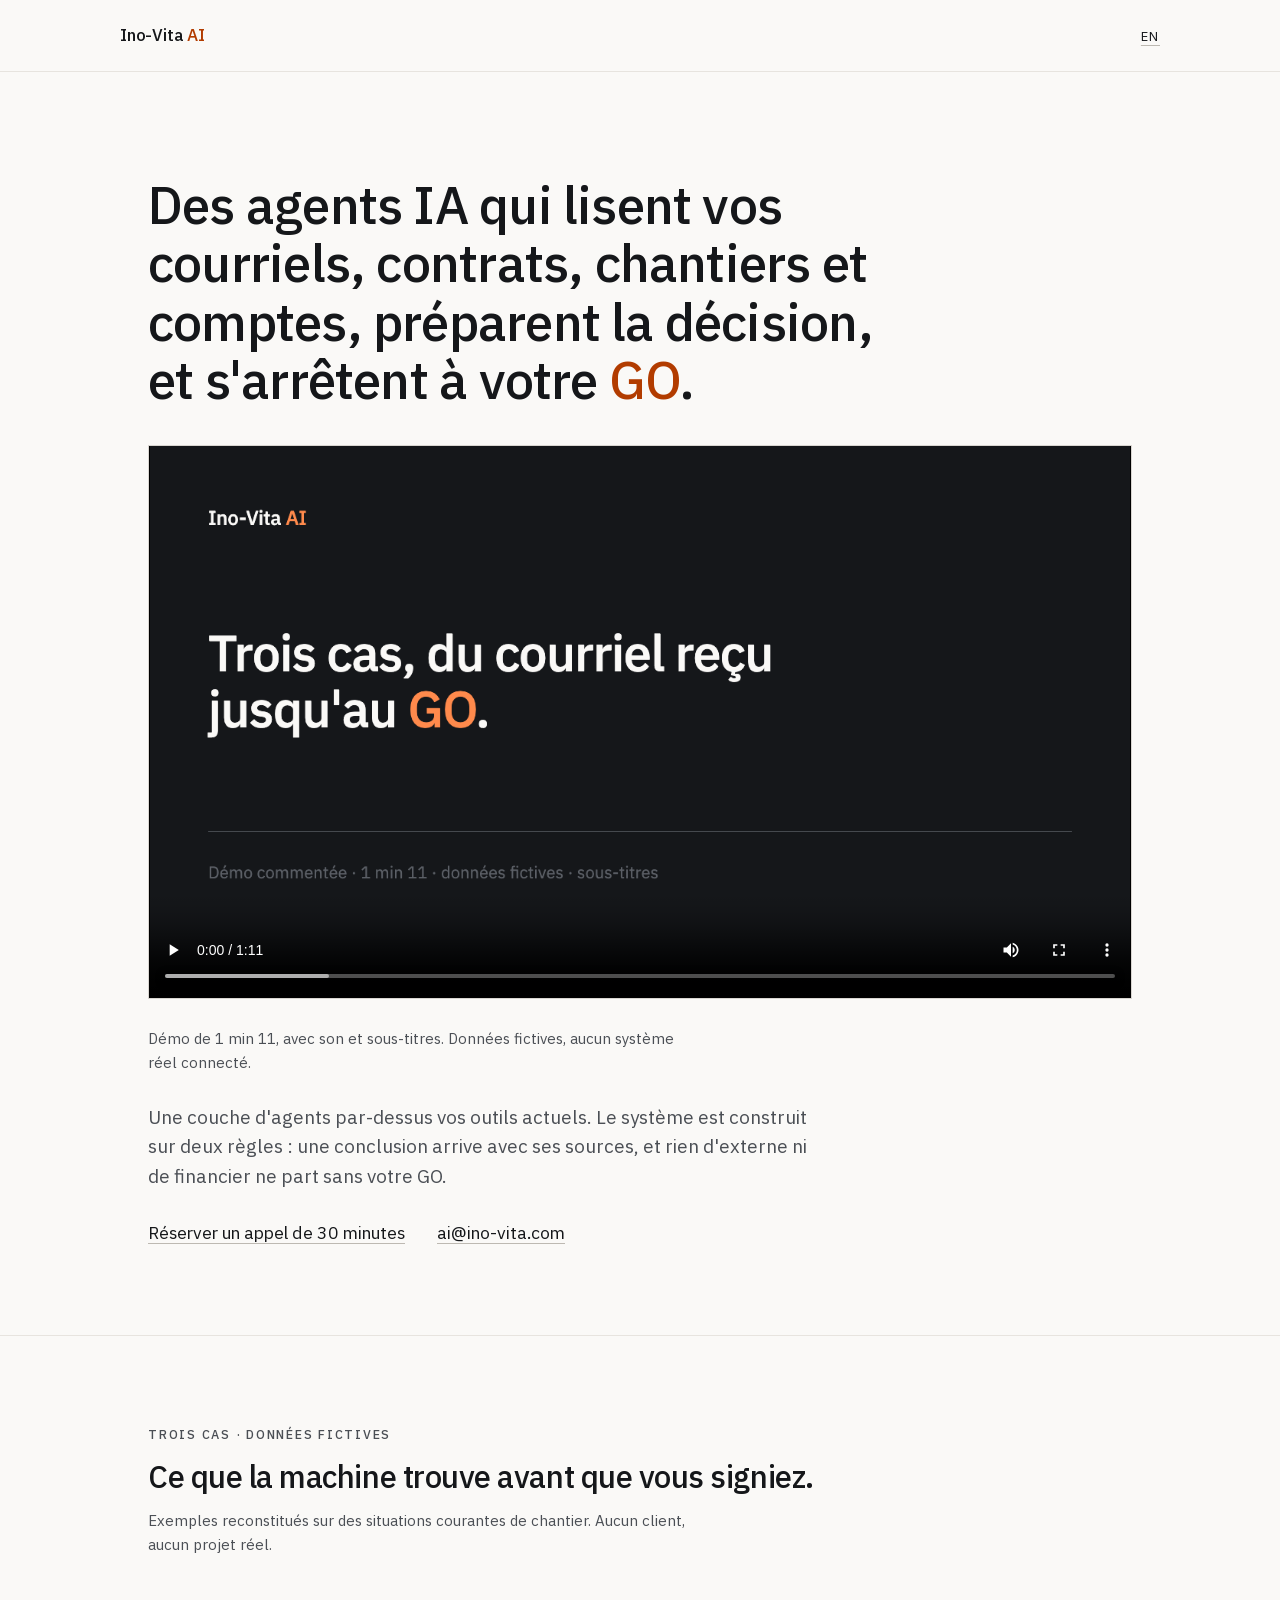
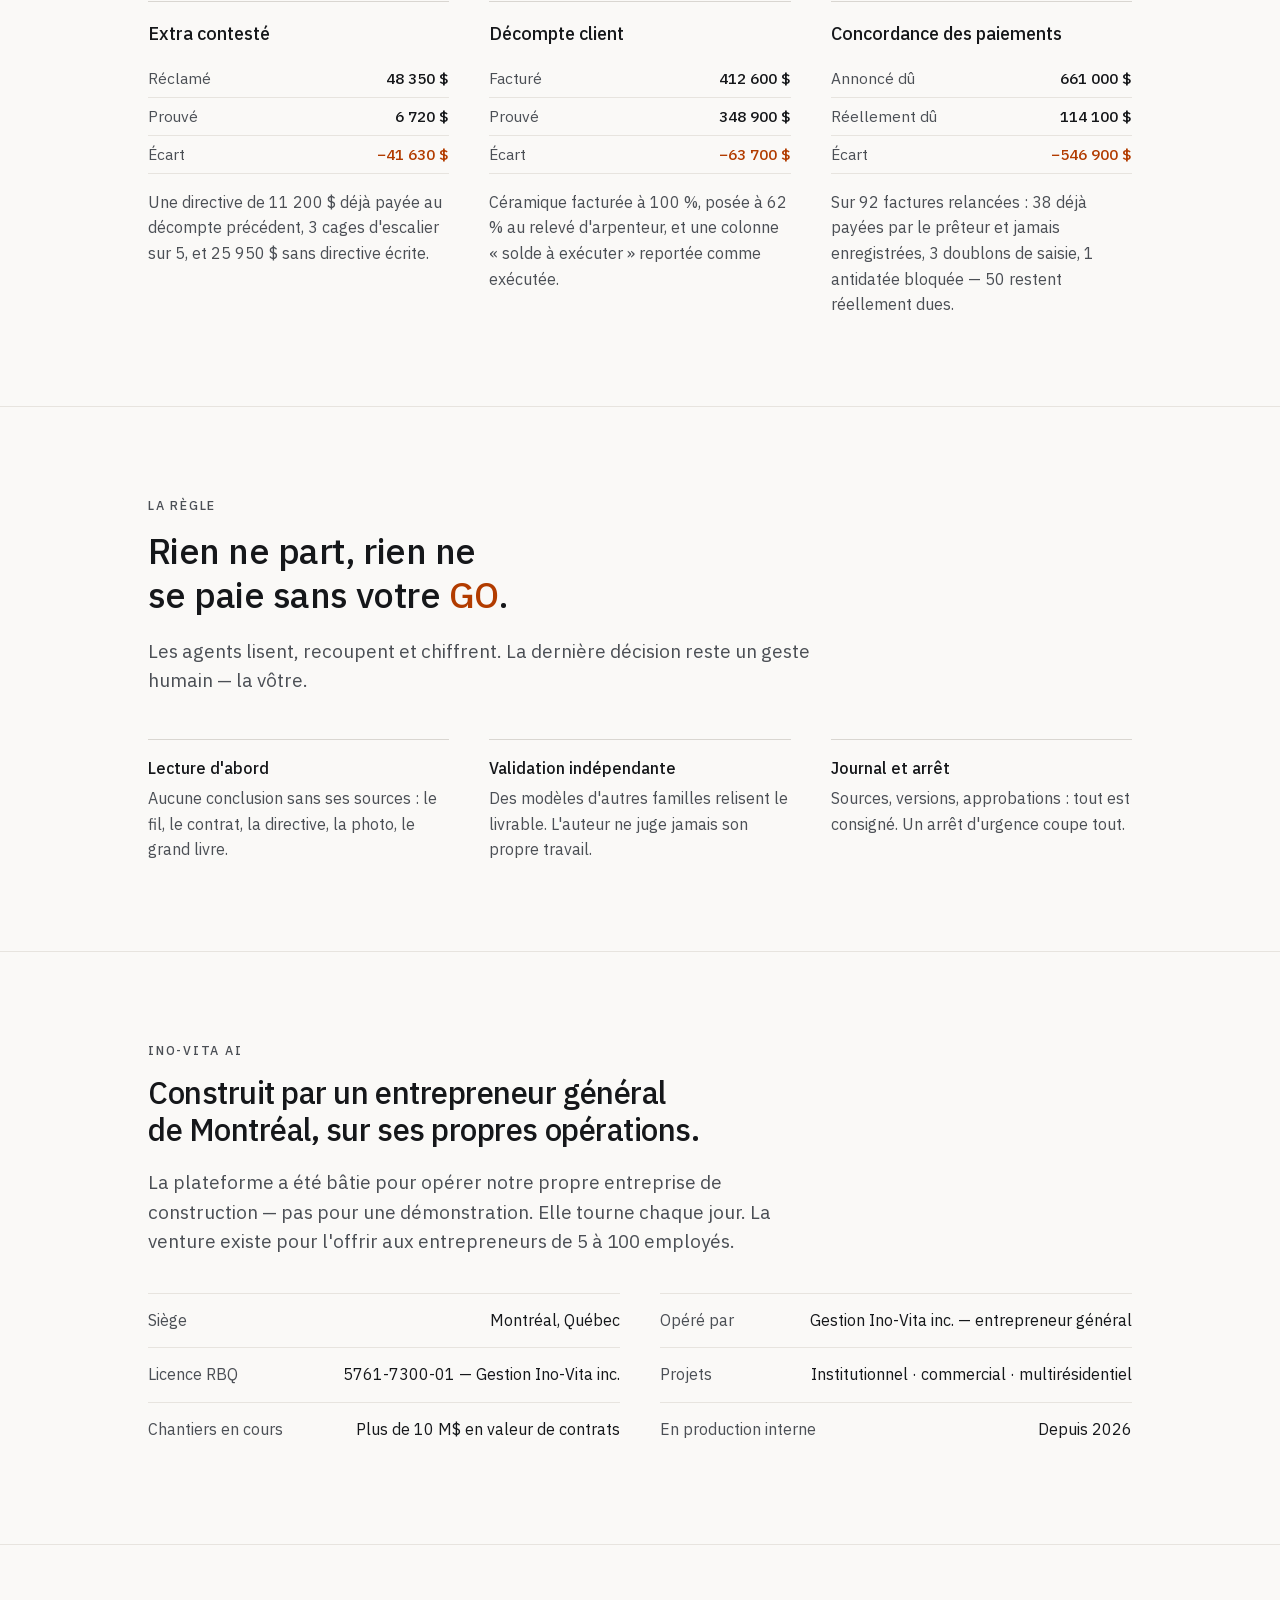
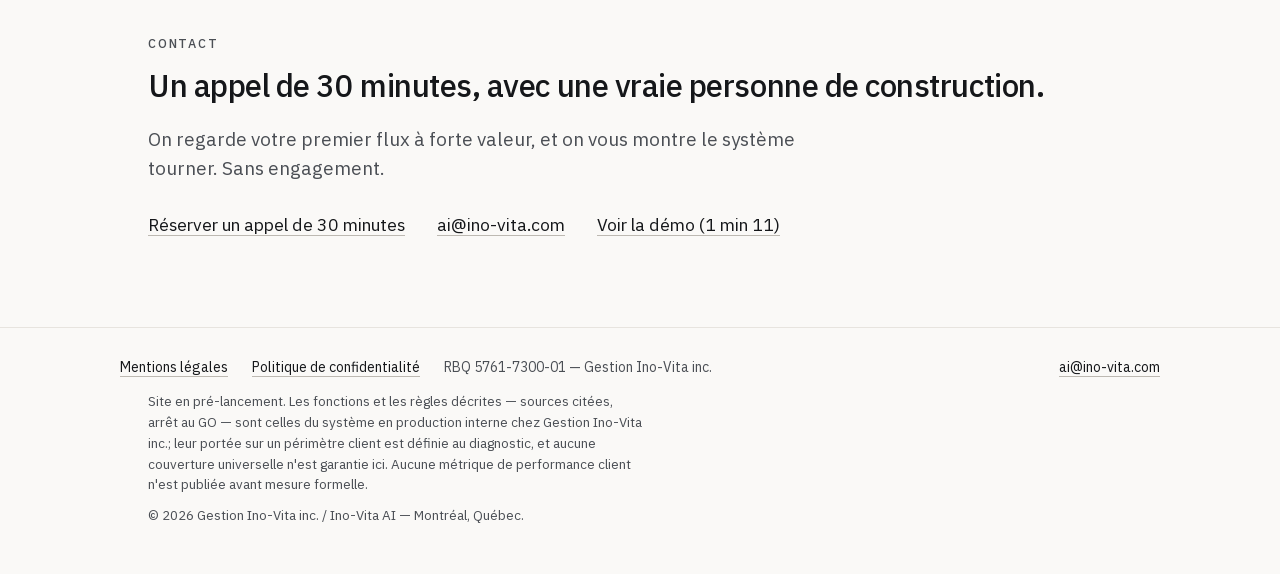
==== commit 7e69d00b: "Merge branch 'libelle-chantiers-2026-09-11' — libelle exact du bloc de faits" ====
--- a/index.html
+++ b/index.html
@@ -127,7 +127,7 @@
       <div><span class="k">Opéré par</span><span class="v">Gestion Ino-Vita inc. — entrepreneur général</span></div>
       <div><span class="k">Licence RBQ</span><span class="v">5761-7300-01 — Gestion Ino-Vita inc.</span></div>
       <div><span class="k">Projets</span><span class="v">Institutionnel · commercial · multirésidentiel</span></div>
-      <div><span class="k">Projets livrés et en cours</span><span class="v">Plus de 10 M$ en valeur de contrats</span></div>
+      <div><span class="k">Chantiers en cours</span><span class="v">Plus de 10 M$ en valeur de contrats</span></div>
       <div><span class="k">En production interne</span><span class="v">Depuis 2026</span></div>
       </div>
     </div>
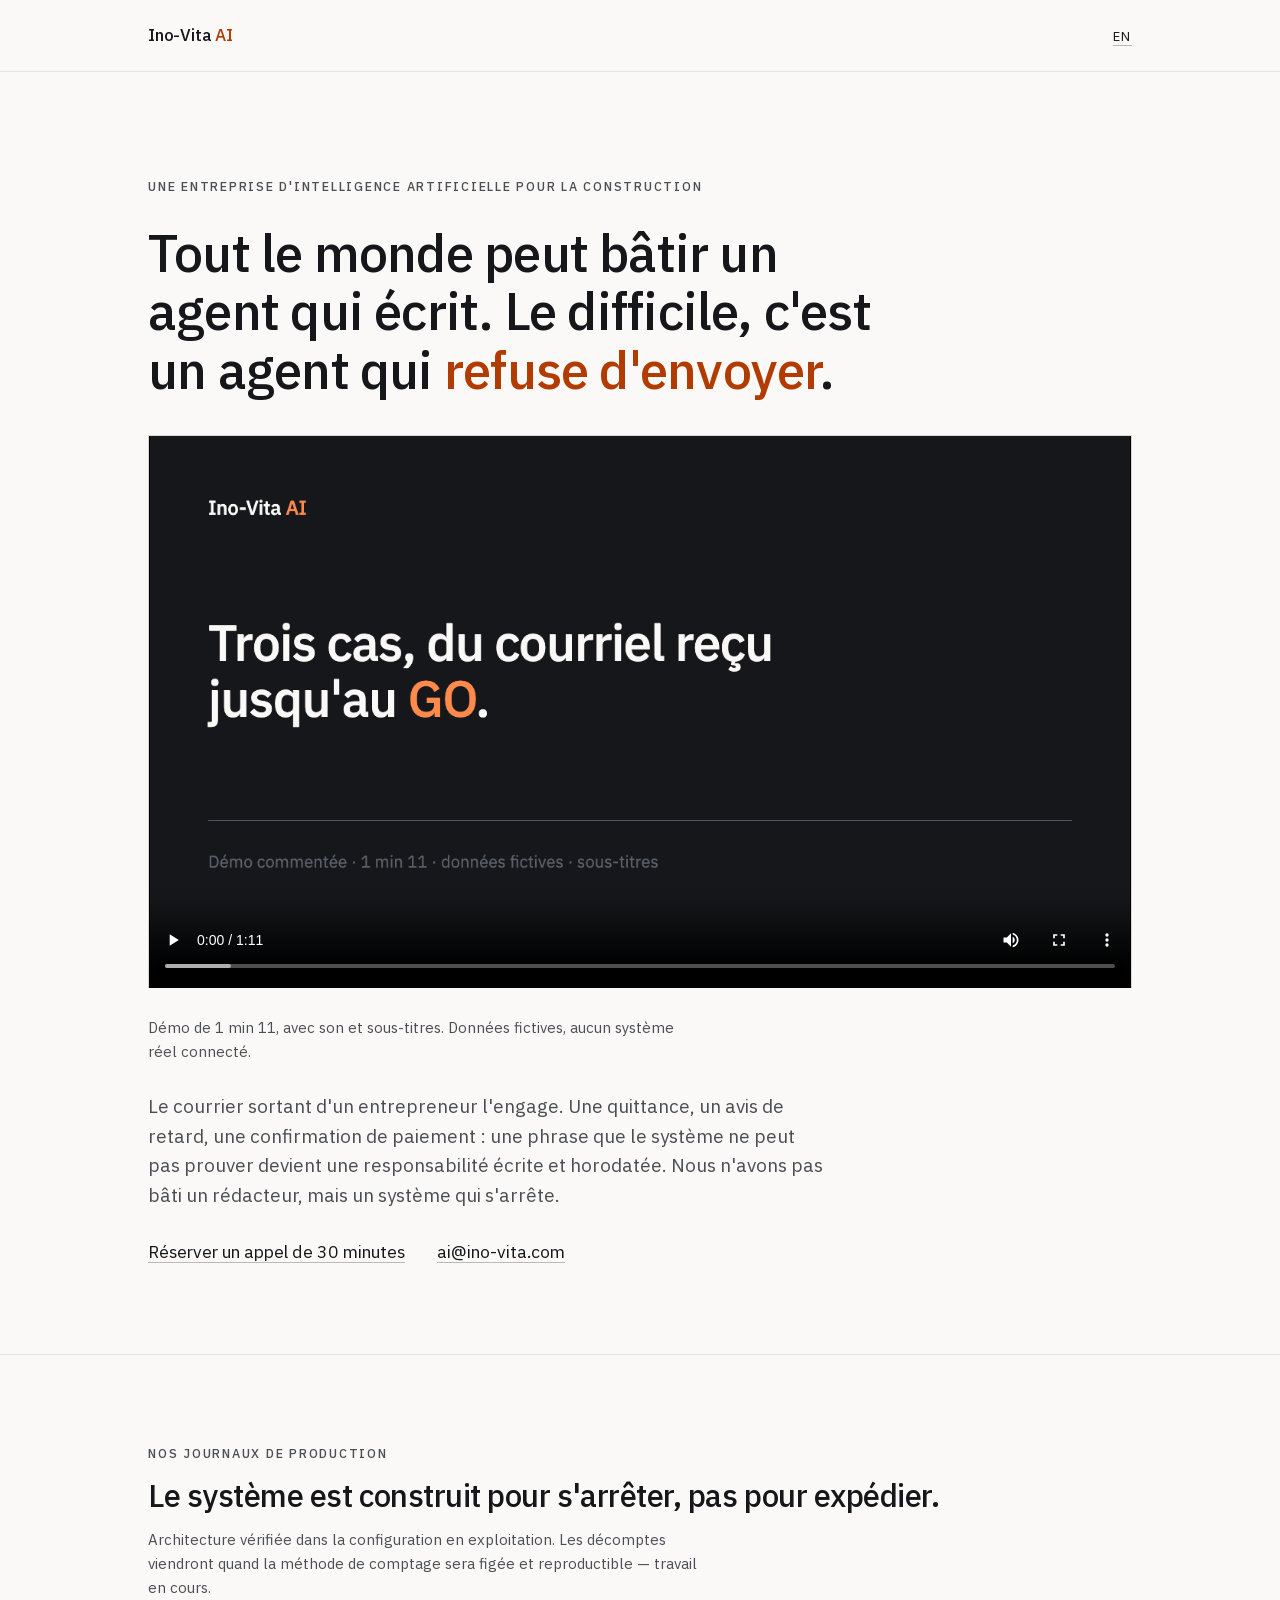
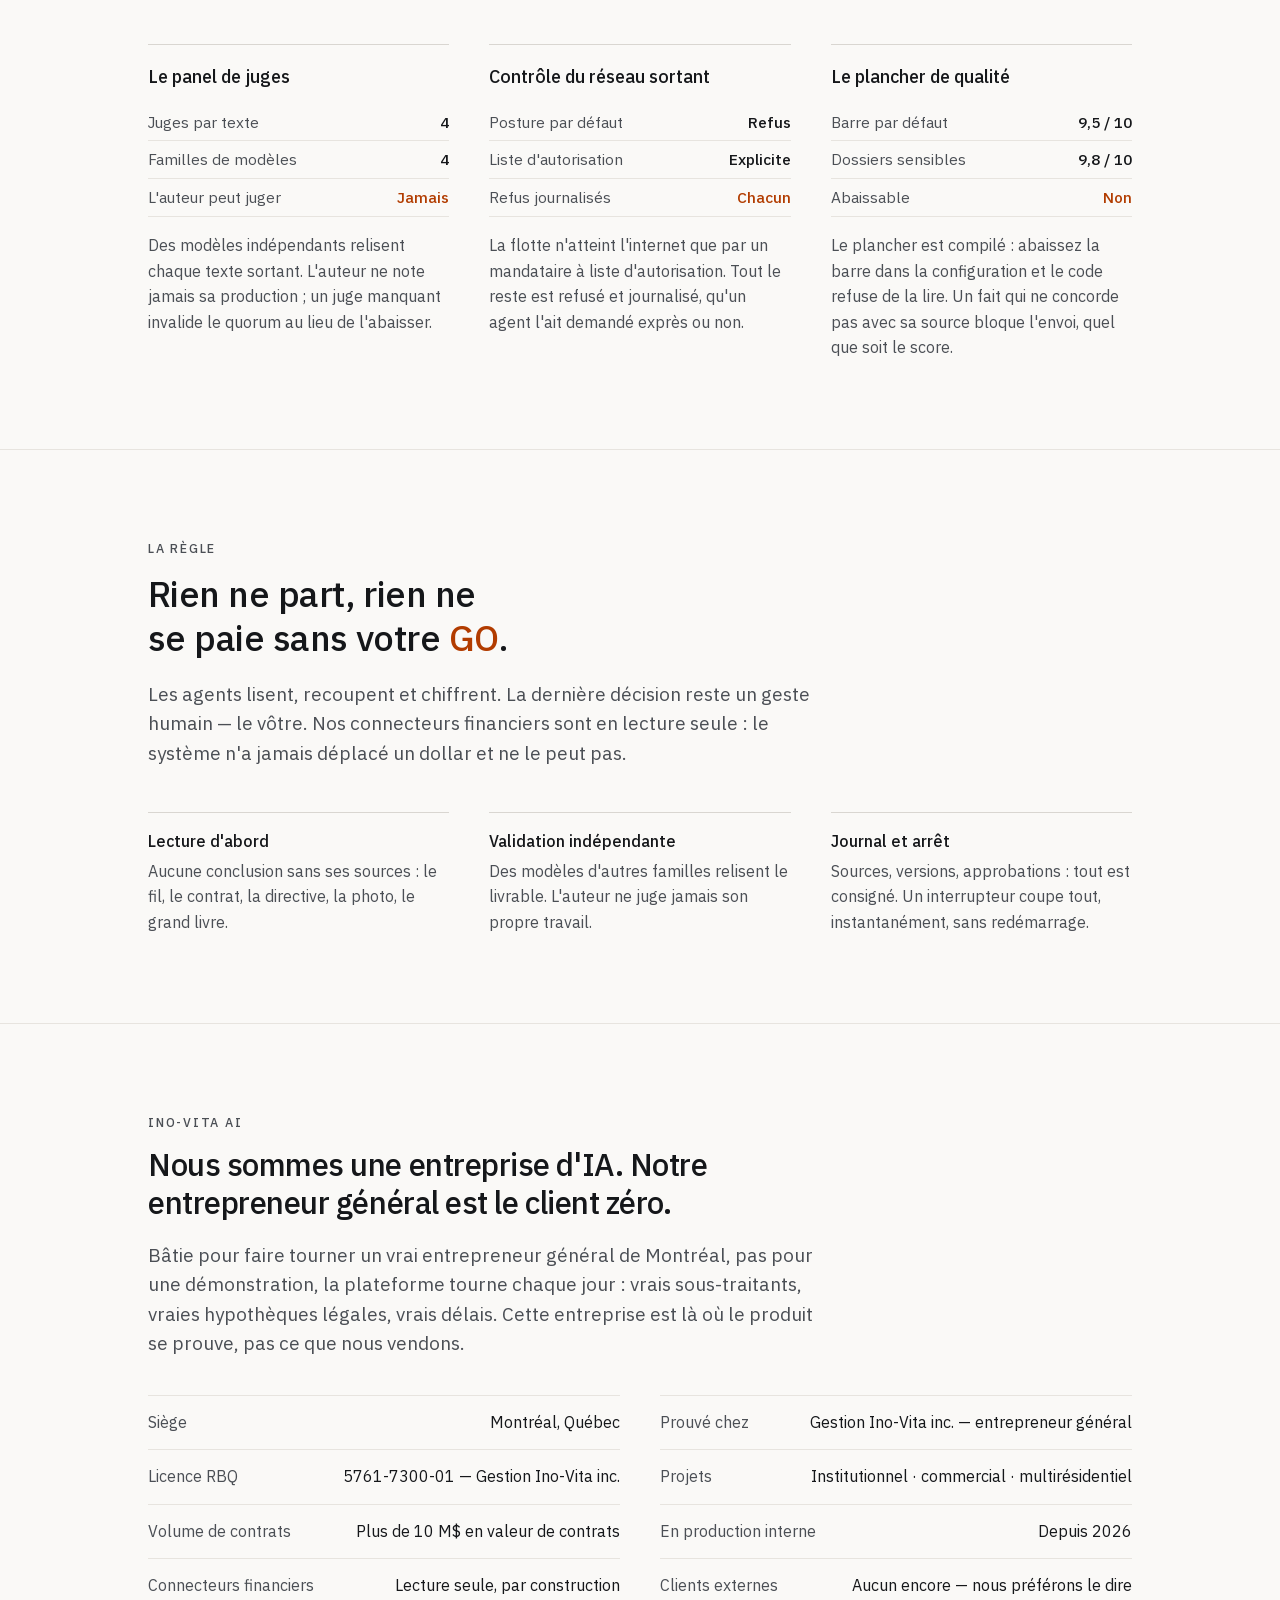
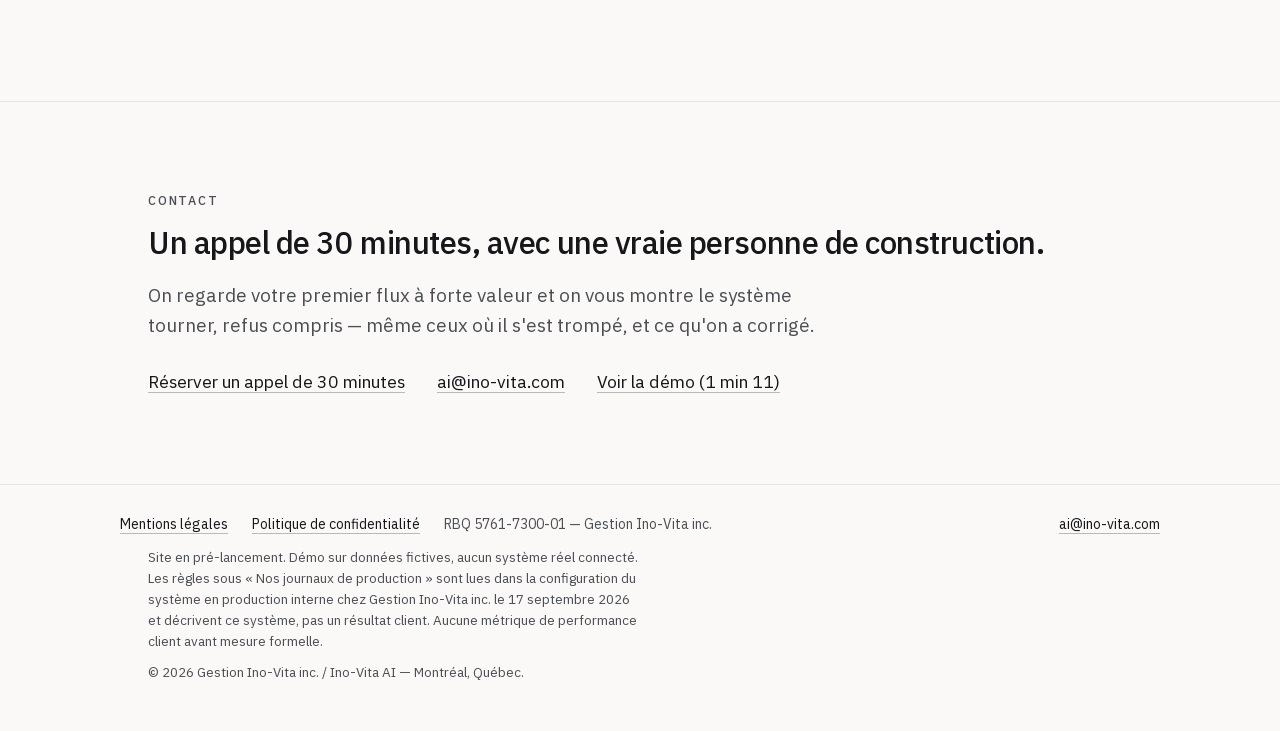
==== commit f8afdc4b: "Page d accueil francaise alignee sur la page anglaise du 18/9 (refus par defaut, aucun chiffre non r" ====
--- a/index.html
+++ b/index.html
@@ -3,9 +3,9 @@
 <head>
 <meta charset="utf-8">
 <meta name="viewport" content="width=device-width, initial-scale=1">
-<title>Ino-Vita AI — agents IA gouvernés pour la construction</title>
-<meta name="description" content="Des agents IA qui lisent vos courriels, contrats, chantiers et comptes, chiffrent la décision et s'arrêtent à votre GO. Démo commentée de 1 min 11.">
-<meta name="site-version" content="video-2026-09-10">
+<title>Ino-Vita AI — l'entreprise d'IA qui refuse d'envoyer</title>
+<meta name="description" content="IA pour la construction : nos agents rédigent, recoupent, rapprochent — et refusent d'envoyer ce qu'ils ne peuvent pas prouver.">
+<meta name="site-version" content="refus-2026-09-19">
 <meta name="theme-color" content="#faf9f7" media="(prefers-color-scheme: light)">
 <meta name="theme-color" content="#0e1013" media="(prefers-color-scheme: dark)">
 <link rel="canonical" href="https://ino-vita.ai/">
@@ -15,8 +15,8 @@
 <meta property="og:type" content="website">
 <meta property="og:site_name" content="Ino-Vita AI">
 <meta property="og:locale" content="fr_CA">
-<meta property="og:title" content="Ino-Vita AI — agents IA gouvernés pour la construction">
-<meta property="og:description" content="Des agents IA qui lisent vos courriels, contrats, chantiers et comptes, chiffrent la décision et s'arrêtent à votre GO. Démo commentée de 1 min 11.">
+<meta property="og:title" content="Ino-Vita AI — l'entreprise d'IA qui refuse d'envoyer">
+<meta property="og:description" content="IA pour la construction : nos agents rédigent, recoupent, rapprochent — et refusent d'envoyer ce qu'ils ne peuvent pas prouver.">
 <meta property="og:url" content="https://ino-vita.ai/">
 <meta property="og:image" content="https://ino-vita.ai/og.png">
 <meta property="og:image:width" content="1200">
@@ -28,13 +28,13 @@
 <meta property="og:video:width" content="1280">
 <meta property="og:video:height" content="720">
 <meta name="twitter:card" content="summary_large_image">
-<meta name="twitter:title" content="Ino-Vita AI — agents IA gouvernés pour la construction">
-<meta name="twitter:description" content="Des agents IA qui lisent vos courriels, contrats, chantiers et comptes, chiffrent la décision et s'arrêtent à votre GO. Démo commentée de 1 min 11.">
+<meta name="twitter:title" content="Ino-Vita AI — l'entreprise d'IA qui refuse d'envoyer">
+<meta name="twitter:description" content="IA pour la construction : nos agents rédigent, recoupent, rapprochent — et refusent d'envoyer ce qu'ils ne peuvent pas prouver.">
 <meta name="twitter:image" content="https://ino-vita.ai/og.png">
 <link rel="icon" href="/favicon.svg" type="image/svg+xml">
 <link rel="preload" href="/fonts/ibm-plex-sans-latin.woff2" as="font" type="font/woff2" crossorigin>
 <link rel="stylesheet" href="/style.css">
-<script type="application/ld+json">{"@context":"https://schema.org","@graph":[{"@type":"Organization","@id":"https://ino-vita.ai/#organization","name":"Ino-Vita AI","url":"https://ino-vita.ai/","logo":"https://ino-vita.ai/logo.svg","image":"https://ino-vita.ai/og.png","email":"ai@ino-vita.com","address":{"@type":"PostalAddress","addressLocality":"Montréal","addressRegion":"QC","addressCountry":"CA"},"areaServed":{"@type":"AdministrativeArea","name":"Québec, Canada"},"description":"Agents IA gouvernés pour entrepreneurs en construction, développés par Gestion Ino-Vita inc., entrepreneur général à Montréal."},{"@type":"VideoObject","@id":"https://ino-vita.ai/#video","name":"Démo Ino-Vita AI — trois cas, du courriel reçu jusqu'au GO","description":"Vidéo commentée de 1 min 11 : un extra contesté de 48 350 $, un décompte client de 412 600 $ et 92 factures fournisseurs, analysés jusqu'au GO humain. Données fictives.","thumbnailUrl":"https://ino-vita.ai/demo/poster-fr.png","uploadDate":"2026-09-03","duration":"PT1M11S","contentUrl":"https://ino-vita.ai/demo/video/demo-ino-vita-ai-v3-fr-2026-09-03.mp4","embedUrl":"https://ino-vita.ai/demo/","inLanguage":"fr-CA","isFamilyFriendly":true,"publisher":{"@id":"https://ino-vita.ai/#organization"}}]}</script>
+<script type="application/ld+json">{"@context":"https://schema.org","@graph":[{"@type":"Organization","@id":"https://ino-vita.ai/#organization","name":"Ino-Vita AI","url":"https://ino-vita.ai/","logo":"https://ino-vita.ai/logo.svg","image":"https://ino-vita.ai/og.png","email":"ai@ino-vita.com","address":{"@type":"PostalAddress","addressLocality":"Montréal","addressRegion":"QC","addressCountry":"CA"},"areaServed":{"@type":"AdministrativeArea","name":"Québec, Canada"},"description":"Entreprise d'IA pour la construction : des agents gouvernés qui préparent les décisions d'un entrepreneur et refusent d'envoyer ce qu'ils ne peuvent pas prouver."},{"@type":"VideoObject","@id":"https://ino-vita.ai/#video","name":"Démo Ino-Vita AI — trois cas, du courriel reçu jusqu'au GO","description":"Vidéo commentée de 1 min 11 : trois cas de chantier analysés jusqu'au GO humain. Données fictives.","thumbnailUrl":"https://ino-vita.ai/demo/poster-fr.png","uploadDate":"2026-09-03","duration":"PT1M11S","contentUrl":"https://ino-vita.ai/demo/video/demo-ino-vita-ai-v3-fr-2026-09-03.mp4","embedUrl":"https://ino-vita.ai/demo/","inLanguage":"fr-CA","isFamilyFriendly":true,"publisher":{"@id":"https://ino-vita.ai/#organization"}}]}</script>
 </head>
 <body>
 <a class="skip u" href="#main">Aller au contenu</a>
@@ -48,10 +48,11 @@
 
   <section class="hero">
     <div class="wrap stack-lg">
-      <h1>Des agents IA qui lisent vos courriels, contrats, chantiers et comptes, préparent la décision, et s'arrêtent à votre <span class="accent">GO</span>.</h1>
+      <p class="label">Une entreprise d'intelligence artificielle pour la construction</p>
+      <h1>Tout le monde peut bâtir un agent qui écrit. Le difficile, c'est un agent qui <span class="accent">refuse d'envoyer</span>.</h1>
       <div class="player">
         <video controls preload="metadata" playsinline width="1280" height="720"
-               poster="/demo/poster-fr.png" aria-label="Vidéo de démonstration Ino-Vita AI : trois cas, 1 minute 11, commentée, sous-titrée">
+               poster="/demo/poster-fr.png" aria-label="Démo Ino-Vita AI : trois cas, 1 min 11, commentée, sous-titrée">
           <source src="/demo/video/demo-ino-vita-ai-v3-fr-2026-09-03.mp4" type="video/mp4">
           <source src="/demo/video/demo-ino-vita-ai-v3-fr-2026-09-03.webm" type="video/webm">
           <track kind="subtitles" src="/demo/video/demo-ino-vita-ai-v3-fr-2026-09-03.vtt" srclang="fr" label="Français" default>
@@ -59,7 +60,7 @@
         </video>
       </div>
       <p class="small muted measure">Démo de 1 min 11, avec son et sous-titres. Données fictives, aucun système réel connecté.</p>
-      <p class="lede measure">Une couche d'agents par-dessus vos outils actuels. Le système est construit sur deux règles : une conclusion arrive avec ses sources, et rien d'externe ni de financier ne part sans votre GO.</p>
+      <p class="lede measure">Le courrier sortant d'un entrepreneur l'engage. Une quittance, un avis de retard, une confirmation de paiement : une phrase que le système ne peut pas prouver devient une responsabilité écrite et horodatée. Nous n'avons pas bâti un rédacteur, mais un système qui s'arrête.</p>
       <p class="links">
         <a class="u" href="https://cal.com/ino-vita-ai/appel-exploratoire-30-min" rel="noopener">Réserver un appel de 30 minutes</a>
         <a class="u" href="mailto:ai@ino-vita.com?subject=Appel%20exploratoire%20%E2%80%94%20Ino-Vita%20AI">ai@ino-vita.com</a>
@@ -67,39 +68,39 @@
     </div>
   </section>
 
-  <section id="console">
+  <section id="refus">
     <div class="wrap">
-      <p class="label">Trois cas · données fictives</p>
-      <h2 style="margin-top:14px">Ce que la machine trouve avant que vous signiez.</h2>
-      <p class="small muted measure" style="margin-top:14px">Exemples reconstitués sur des situations courantes de chantier. Aucun client, aucun projet réel.</p>
+      <p class="label">Nos journaux de production</p>
+      <h2 style="margin-top:14px">Le système est construit pour s'arrêter, pas pour expédier.</h2>
+      <p class="small muted measure" style="margin-top:14px">Architecture vérifiée dans la configuration en exploitation. Les décomptes viendront quand la méthode de comptage sera figée et reproductible — travail en cours.</p>
       <div class="cases">
-      <div class="case">
-        <h3>Extra contesté</h3>
-        <dl class="figs">
-          <div class="fig"><dt>Réclamé</dt><dd>48 350 $</dd></div>
-          <div class="fig"><dt>Prouvé</dt><dd>6 720 $</dd></div>
-          <div class="fig gap"><dt>Écart</dt><dd>−41 630 $</dd></div>
-        </dl>
-        <p>Une directive de 11 200 $ déjà payée au décompte précédent, 3 cages d'escalier sur 5, et 25 950 $ sans directive écrite.</p>
-      </div>
-      <div class="case">
-        <h3>Décompte client</h3>
-        <dl class="figs">
-          <div class="fig"><dt>Facturé</dt><dd>412 600 $</dd></div>
-          <div class="fig"><dt>Prouvé</dt><dd>348 900 $</dd></div>
-          <div class="fig gap"><dt>Écart</dt><dd>−63 700 $</dd></div>
-        </dl>
-        <p>Céramique facturée à 100 %, posée à 62 % au relevé d'arpenteur, et une colonne « solde à exécuter » reportée comme exécutée.</p>
-      </div>
-      <div class="case">
-        <h3>Concordance des paiements</h3>
-        <dl class="figs">
-          <div class="fig"><dt>Annoncé dû</dt><dd>661 000 $</dd></div>
-          <div class="fig"><dt>Réellement dû</dt><dd>114 100 $</dd></div>
-          <div class="fig gap"><dt>Écart</dt><dd>−546 900 $</dd></div>
-        </dl>
-        <p>Sur 92 factures relancées : 38 déjà payées par le prêteur et jamais enregistrées, 3 doublons de saisie, 1 antidatée bloquée — 50 restent réellement dues.</p>
-      </div>
+        <div class="case">
+          <h3>Le panel de juges</h3>
+          <dl class="figs">
+            <div class="fig"><dt>Juges par texte</dt><dd>4</dd></div>
+            <div class="fig"><dt>Familles de modèles</dt><dd>4</dd></div>
+            <div class="fig gap"><dt>L'auteur peut juger</dt><dd>Jamais</dd></div>
+          </dl>
+          <p>Des modèles indépendants relisent chaque texte sortant. L'auteur ne note jamais sa production ; un juge manquant invalide le quorum au lieu de l'abaisser.</p>
+        </div>
+        <div class="case">
+          <h3>Contrôle du réseau sortant</h3>
+          <dl class="figs">
+            <div class="fig"><dt>Posture par défaut</dt><dd>Refus</dd></div>
+            <div class="fig"><dt>Liste d'autorisation</dt><dd>Explicite</dd></div>
+            <div class="fig gap"><dt>Refus journalisés</dt><dd>Chacun</dd></div>
+          </dl>
+          <p>La flotte n'atteint l'internet que par un mandataire à liste d'autorisation. Tout le reste est refusé et journalisé, qu'un agent l'ait demandé exprès ou non.</p>
+        </div>
+        <div class="case">
+          <h3>Le plancher de qualité</h3>
+          <dl class="figs">
+            <div class="fig"><dt>Barre par défaut</dt><dd>9,5 / 10</dd></div>
+            <div class="fig"><dt>Dossiers sensibles</dt><dd>9,8 / 10</dd></div>
+            <div class="fig gap"><dt>Abaissable</dt><dd>Non</dd></div>
+          </dl>
+          <p>Le plancher est compilé : abaissez la barre dans la configuration et le code refuse de la lire. Un fait qui ne concorde pas avec sa source bloque l'envoi, quel que soit le score.</p>
+        </div>
       </div>
     </div>
   </section>
@@ -108,11 +109,11 @@
     <div class="wrap">
       <p class="label">La règle</p>
       <p class="rule-line" style="margin-top:14px">Rien ne part, rien ne se paie sans votre <span class="accent">GO</span>.</p>
-      <p class="lede measure" style="margin-top:20px">Les agents lisent, recoupent et chiffrent. La dernière décision reste un geste humain — la vôtre.</p>
+      <p class="lede measure" style="margin-top:20px">Les agents lisent, recoupent et chiffrent. La dernière décision reste un geste humain — le vôtre. Nos connecteurs financiers sont en lecture seule : le système n'a jamais déplacé un dollar et ne le peut pas.</p>
       <div class="threes">
       <div><strong>Lecture d'abord</strong>Aucune conclusion sans ses sources : le fil, le contrat, la directive, la photo, le grand livre.</div>
       <div><strong>Validation indépendante</strong>Des modèles d'autres familles relisent le livrable. L'auteur ne juge jamais son propre travail.</div>
-      <div><strong>Journal et arrêt</strong>Sources, versions, approbations : tout est consigné. Un arrêt d'urgence coupe tout.</div>
+      <div><strong>Journal et arrêt</strong>Sources, versions, approbations : tout est consigné. Un interrupteur coupe tout, instantanément, sans redémarrage.</div>
       </div>
     </div>
   </section>
@@ -120,15 +121,17 @@
   <section>
     <div class="wrap">
       <p class="label">Ino-Vita AI</p>
-      <h2 style="margin-top:14px">Construit par un entrepreneur général de Montréal, sur ses propres opérations.</h2>
-      <p class="lede measure" style="margin-top:20px">La plateforme a été bâtie pour opérer notre propre entreprise de construction — pas pour une démonstration. Elle tourne chaque jour. La venture existe pour l'offrir aux entrepreneurs de 5 à 100 employés.</p>
+      <h2 style="margin-top:14px">Nous sommes une entreprise d'IA. Notre entrepreneur général est le client zéro.</h2>
+      <p class="lede measure" style="margin-top:20px">Bâtie pour faire tourner un vrai entrepreneur général de Montréal, pas pour une démonstration, la plateforme tourne chaque jour : vrais sous-traitants, vraies hypothèques légales, vrais délais. Cette entreprise est là où le produit se prouve, pas ce que nous vendons.</p>
       <div class="facts">
       <div><span class="k">Siège</span><span class="v">Montréal, Québec</span></div>
-      <div><span class="k">Opéré par</span><span class="v">Gestion Ino-Vita inc. — entrepreneur général</span></div>
+      <div><span class="k">Prouvé chez</span><span class="v">Gestion Ino-Vita inc. — entrepreneur général</span></div>
       <div><span class="k">Licence RBQ</span><span class="v">5761-7300-01 — Gestion Ino-Vita inc.</span></div>
       <div><span class="k">Projets</span><span class="v">Institutionnel · commercial · multirésidentiel</span></div>
-      <div><span class="k">Chantiers en cours</span><span class="v">Plus de 10 M$ en valeur de contrats</span></div>
+      <div><span class="k">Volume de contrats</span><span class="v">Plus de 10 M$ en valeur de contrats</span></div>
       <div><span class="k">En production interne</span><span class="v">Depuis 2026</span></div>
+      <div><span class="k">Connecteurs financiers</span><span class="v">Lecture seule, par construction</span></div>
+      <div><span class="k">Clients externes</span><span class="v">Aucun encore — nous préférons le dire</span></div>
       </div>
     </div>
   </section>
@@ -137,7 +140,7 @@
     <div class="wrap">
       <p class="label">Contact</p>
       <h2 style="margin-top:14px">Un appel de 30 minutes, avec une vraie personne de construction.</h2>
-      <p class="lede measure" style="margin-top:20px">On regarde votre premier flux à forte valeur, et on vous montre le système tourner. Sans engagement.</p>
+      <p class="lede measure" style="margin-top:20px">On regarde votre premier flux à forte valeur et on vous montre le système tourner, refus compris — même ceux où il s'est trompé, et ce qu'on a corrigé.</p>
       <p class="links" style="margin-top:28px">
         <a class="u" href="https://cal.com/ino-vita-ai/appel-exploratoire-30-min" rel="noopener">Réserver un appel de 30 minutes</a>
         <a class="u" href="mailto:ai@ino-vita.com?subject=Appel%20exploratoire%20%E2%80%94%20Ino-Vita%20AI">ai@ino-vita.com</a>
@@ -157,7 +160,7 @@
     <div class="footlinks"><a class="u" href="mailto:ai@ino-vita.com">ai@ino-vita.com</a></div>
   </div>
   <div class="wrap end">
-    <p class="tiny measure">Site en pré-lancement. Les fonctions et les règles décrites — sources citées, arrêt au GO — sont celles du système en production interne chez Gestion Ino-Vita inc.; leur portée sur un périmètre client est définie au diagnostic, et aucune couverture universelle n'est garantie ici. Aucune métrique de performance client n'est publiée avant mesure formelle.</p>
+    <p class="tiny measure">Site en pré-lancement. Démo sur données fictives, aucun système réel connecté. Les règles sous « Nos journaux de production » sont lues dans la configuration du système en production interne chez Gestion Ino-Vita inc. le 17 septembre 2026 et décrivent ce système, pas un résultat client. Aucune métrique de performance client avant mesure formelle.</p>
     <p class="tiny" style="margin-top:10px">© 2026 Gestion Ino-Vita inc. / Ino-Vita AI — Montréal, Québec.</p>
   </div>
 </footer>
--- a/style.css
+++ b/style.css
@@ -109,7 +109,9 @@
 }
 .masthead .row,.foot .row{
   display:flex; align-items:baseline; justify-content:space-between; gap:24px;
-  padding:22px 0;
+  /* 2026-09-17 : le raccourci mettait la gouttiere laterale a zero et collait le
+     logo au bord de l'ecran sur telephone, alors que le corps gardait ses 28 px. */
+  padding:22px 28px;
 }
 .mark{ font-weight:500; letter-spacing:-.01em; font-size:17px; }
 .mark .ai{ color:var(--accent); }
@@ -207,6 +209,7 @@
 @media (max-width:560px){
   body{ font-size:16.5px; }
   .wrap{ padding:0 20px; }
+  .masthead .row,.foot .row{ padding:22px 20px; }
   section{ padding:64px 0; }
   .hero{ padding:72px 0 64px; }
   .fig{ font-size:15px; }
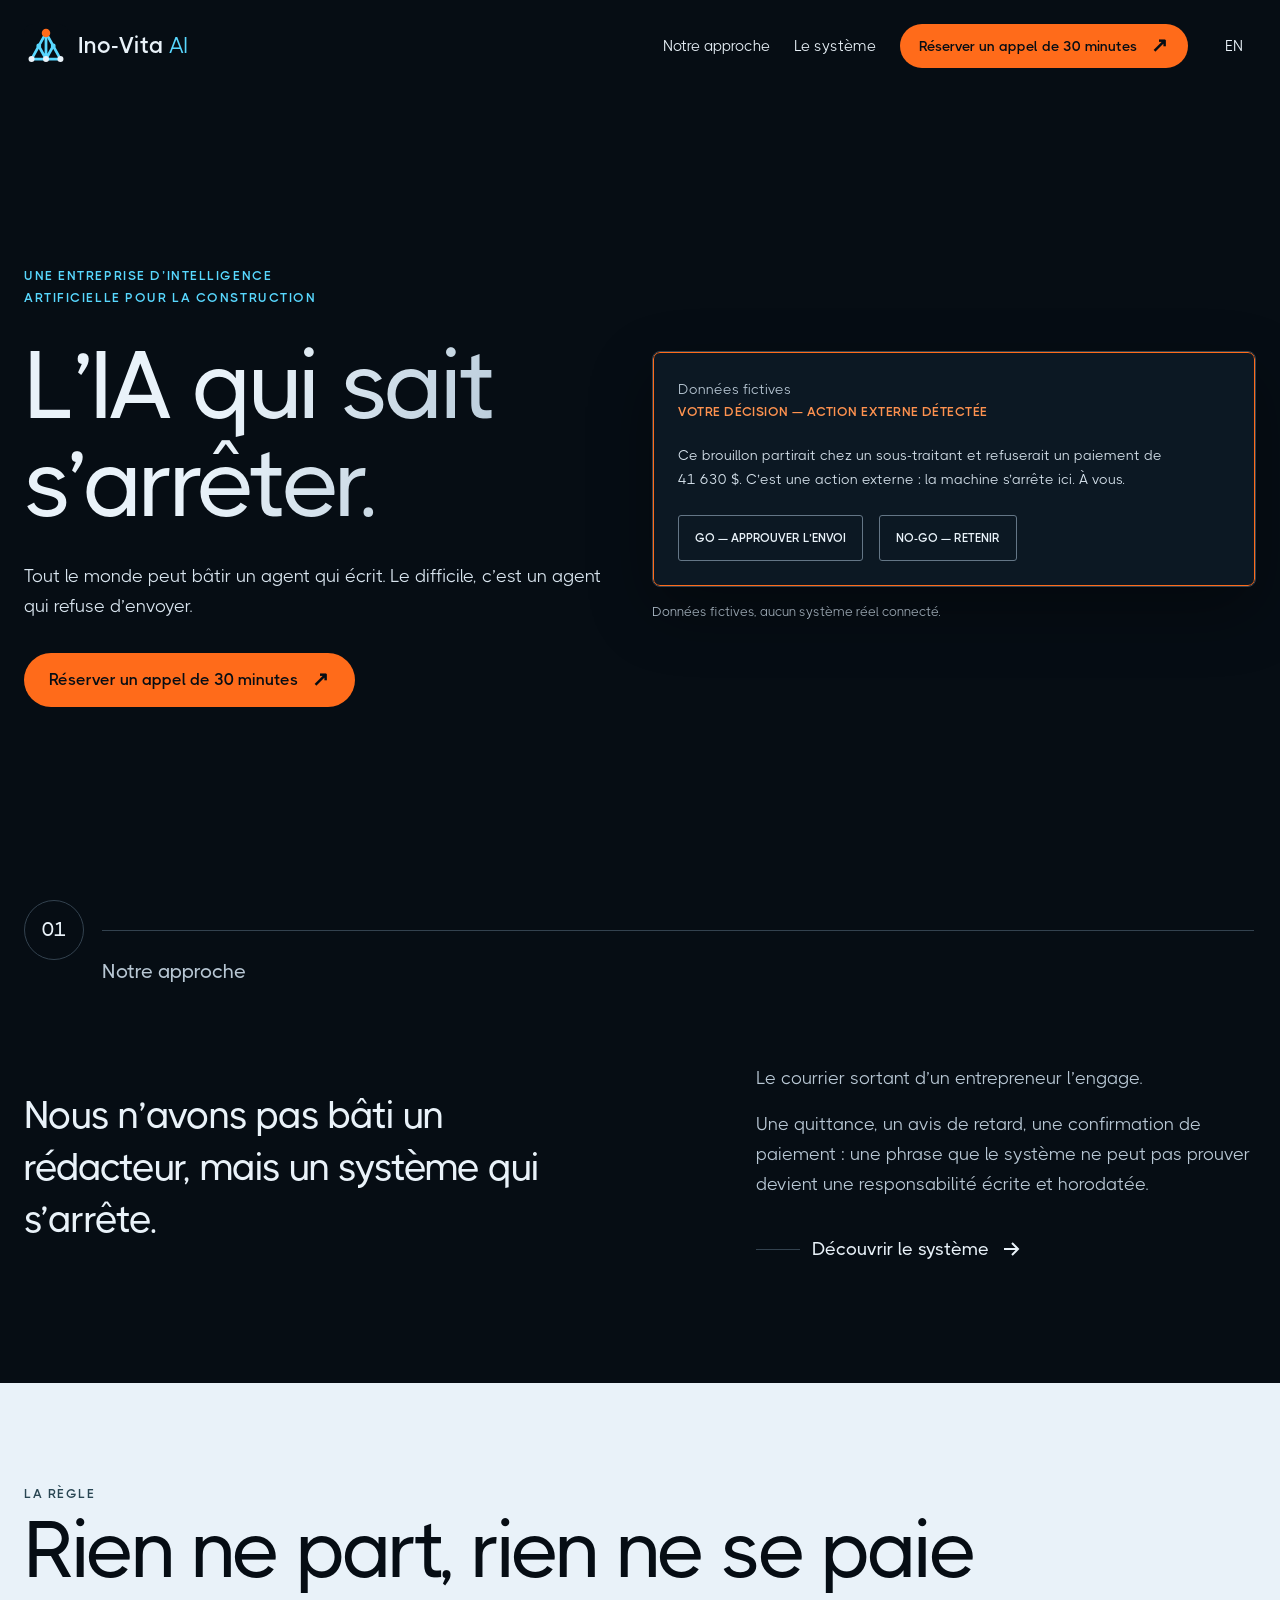
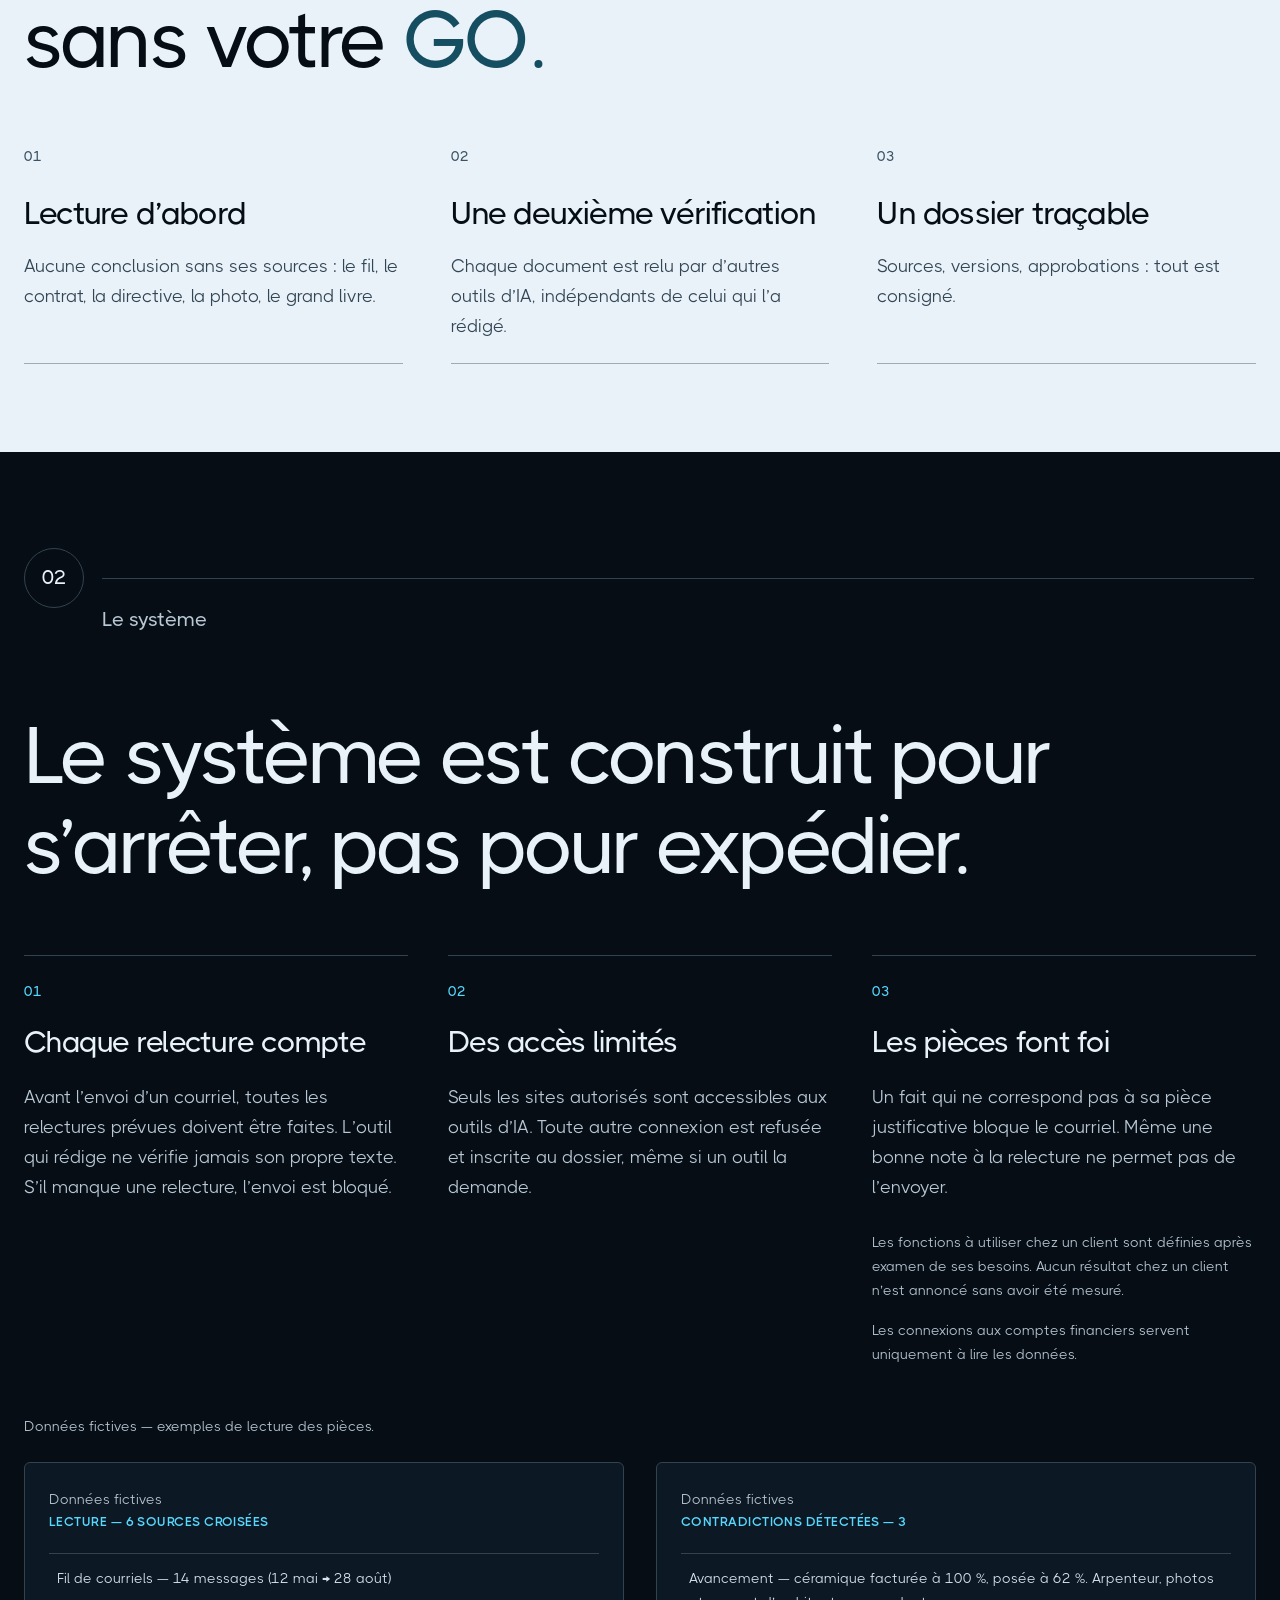
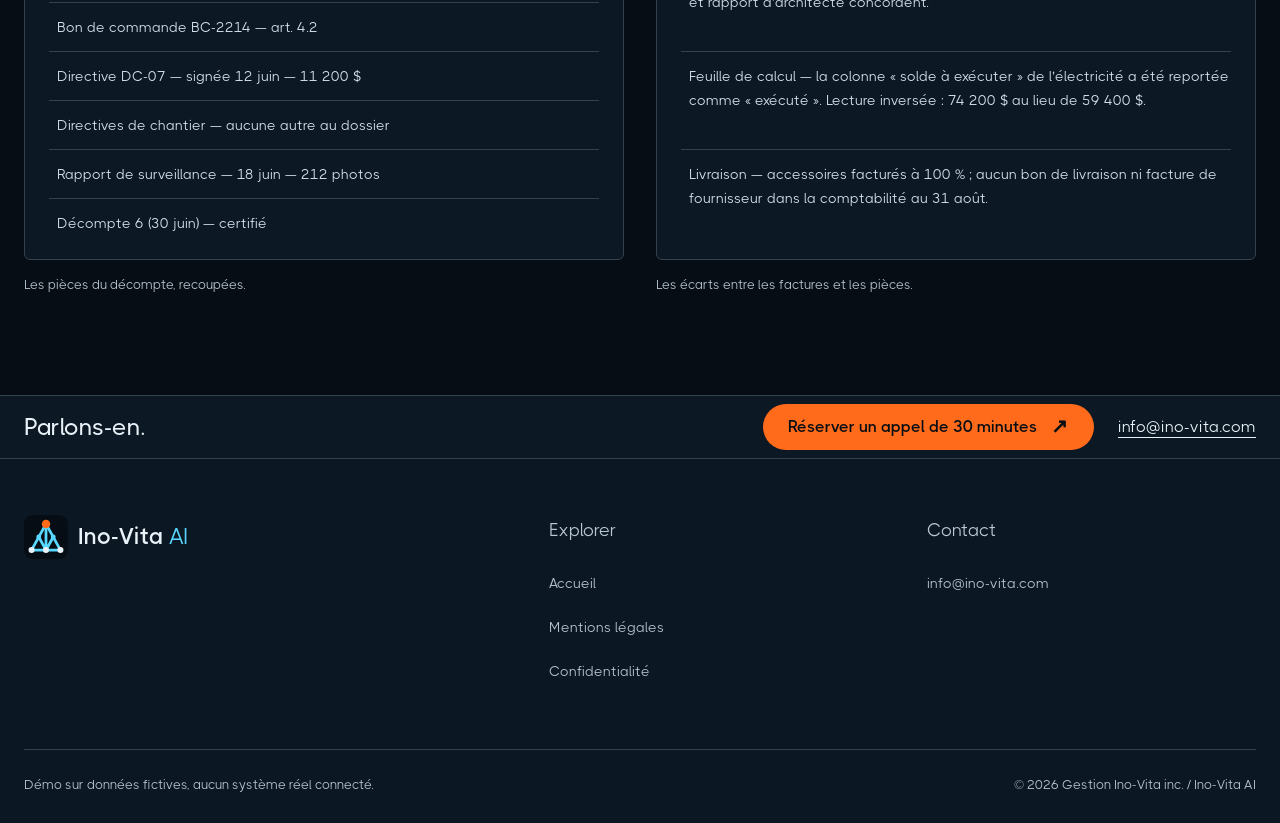
==== commit b7c55eff: "Site ino-vita.ai, version 3.5 Site final en 21 fichiers (accueil, mentions légales et politique de c" ====
--- a/index.html
+++ b/index.html
@@ -1,168 +1,26 @@
 <!doctype html>
-<html lang="fr">
-<head>
-<meta charset="utf-8">
-<meta name="viewport" content="width=device-width, initial-scale=1">
-<title>Ino-Vita AI — l'entreprise d'IA qui refuse d'envoyer</title>
-<meta name="description" content="IA pour la construction : nos agents rédigent, recoupent, rapprochent — et refusent d'envoyer ce qu'ils ne peuvent pas prouver.">
-<meta name="site-version" content="refus-2026-09-19">
-<meta name="theme-color" content="#faf9f7" media="(prefers-color-scheme: light)">
-<meta name="theme-color" content="#0e1013" media="(prefers-color-scheme: dark)">
-<link rel="canonical" href="https://ino-vita.ai/">
-<link rel="alternate" hreflang="fr" href="https://ino-vita.ai/">
-<link rel="alternate" hreflang="en" href="https://ino-vita.ai/en/">
-<link rel="alternate" hreflang="x-default" href="https://ino-vita.ai/">
-<meta property="og:type" content="website">
-<meta property="og:site_name" content="Ino-Vita AI">
-<meta property="og:locale" content="fr_CA">
-<meta property="og:title" content="Ino-Vita AI — l'entreprise d'IA qui refuse d'envoyer">
-<meta property="og:description" content="IA pour la construction : nos agents rédigent, recoupent, rapprochent — et refusent d'envoyer ce qu'ils ne peuvent pas prouver.">
-<meta property="og:url" content="https://ino-vita.ai/">
-<meta property="og:image" content="https://ino-vita.ai/og.png">
-<meta property="og:image:width" content="1200">
-<meta property="og:image:height" content="630">
-<meta property="og:image:alt" content="Ino-Vita AI">
-<meta property="og:video" content="https://ino-vita.ai/demo/video/demo-ino-vita-ai-v3-fr-2026-09-03.mp4">
-<meta property="og:video:secure_url" content="https://ino-vita.ai/demo/video/demo-ino-vita-ai-v3-fr-2026-09-03.mp4">
-<meta property="og:video:type" content="video/mp4">
-<meta property="og:video:width" content="1280">
-<meta property="og:video:height" content="720">
-<meta name="twitter:card" content="summary_large_image">
-<meta name="twitter:title" content="Ino-Vita AI — l'entreprise d'IA qui refuse d'envoyer">
-<meta name="twitter:description" content="IA pour la construction : nos agents rédigent, recoupent, rapprochent — et refusent d'envoyer ce qu'ils ne peuvent pas prouver.">
-<meta name="twitter:image" content="https://ino-vita.ai/og.png">
-<link rel="icon" href="/favicon.svg" type="image/svg+xml">
-<link rel="preload" href="/fonts/ibm-plex-sans-latin.woff2" as="font" type="font/woff2" crossorigin>
-<link rel="stylesheet" href="/style.css">
-<script type="application/ld+json">{"@context":"https://schema.org","@graph":[{"@type":"Organization","@id":"https://ino-vita.ai/#organization","name":"Ino-Vita AI","url":"https://ino-vita.ai/","logo":"https://ino-vita.ai/logo.svg","image":"https://ino-vita.ai/og.png","email":"ai@ino-vita.com","address":{"@type":"PostalAddress","addressLocality":"Montréal","addressRegion":"QC","addressCountry":"CA"},"areaServed":{"@type":"AdministrativeArea","name":"Québec, Canada"},"description":"Entreprise d'IA pour la construction : des agents gouvernés qui préparent les décisions d'un entrepreneur et refusent d'envoyer ce qu'ils ne peuvent pas prouver."},{"@type":"VideoObject","@id":"https://ino-vita.ai/#video","name":"Démo Ino-Vita AI — trois cas, du courriel reçu jusqu'au GO","description":"Vidéo commentée de 1 min 11 : trois cas de chantier analysés jusqu'au GO humain. Données fictives.","thumbnailUrl":"https://ino-vita.ai/demo/poster-fr.png","uploadDate":"2026-09-03","duration":"PT1M11S","contentUrl":"https://ino-vita.ai/demo/video/demo-ino-vita-ai-v3-fr-2026-09-03.mp4","embedUrl":"https://ino-vita.ai/demo/","inLanguage":"fr-CA","isFamilyFriendly":true,"publisher":{"@id":"https://ino-vita.ai/#organization"}}]}</script>
-</head>
-<body>
-<a class="skip u" href="#main">Aller au contenu</a>
-<header class="masthead">
-  <div class="wrap row">
-    <a class="mark" href="/">Ino-Vita <span class="ai">AI</span></a>
-    <a class="lang u" href="/en/" lang="en" hreflang="en">EN</a>
-  </div>
-</header>
-<main id="main">
-
-  <section class="hero">
-    <div class="wrap stack-lg">
-      <p class="label">Une entreprise d'intelligence artificielle pour la construction</p>
-      <h1>Tout le monde peut bâtir un agent qui écrit. Le difficile, c'est un agent qui <span class="accent">refuse d'envoyer</span>.</h1>
-      <div class="player">
-        <video controls preload="metadata" playsinline width="1280" height="720"
-               poster="/demo/poster-fr.png" aria-label="Démo Ino-Vita AI : trois cas, 1 min 11, commentée, sous-titrée">
-          <source src="/demo/video/demo-ino-vita-ai-v3-fr-2026-09-03.mp4" type="video/mp4">
-          <source src="/demo/video/demo-ino-vita-ai-v3-fr-2026-09-03.webm" type="video/webm">
-          <track kind="subtitles" src="/demo/video/demo-ino-vita-ai-v3-fr-2026-09-03.vtt" srclang="fr" label="Français" default>
-          Votre navigateur ne lit pas la vidéo intégrée — <a class="u" href="/demo/video/demo-ino-vita-ai-v3-fr-2026-09-03.mp4">Télécharger la vidéo (MP4)</a>.
-        </video>
-      </div>
-      <p class="small muted measure">Démo de 1 min 11, avec son et sous-titres. Données fictives, aucun système réel connecté.</p>
-      <p class="lede measure">Le courrier sortant d'un entrepreneur l'engage. Une quittance, un avis de retard, une confirmation de paiement : une phrase que le système ne peut pas prouver devient une responsabilité écrite et horodatée. Nous n'avons pas bâti un rédacteur, mais un système qui s'arrête.</p>
-      <p class="links">
-        <a class="u" href="https://cal.com/ino-vita-ai/appel-exploratoire-30-min" rel="noopener">Réserver un appel de 30 minutes</a>
-        <a class="u" href="mailto:ai@ino-vita.com?subject=Appel%20exploratoire%20%E2%80%94%20Ino-Vita%20AI">ai@ino-vita.com</a>
-      </p>
-    </div>
-  </section>
-
-  <section id="refus">
-    <div class="wrap">
-      <p class="label">Nos journaux de production</p>
-      <h2 style="margin-top:14px">Le système est construit pour s'arrêter, pas pour expédier.</h2>
-      <p class="small muted measure" style="margin-top:14px">Architecture vérifiée dans la configuration en exploitation. Les décomptes viendront quand la méthode de comptage sera figée et reproductible — travail en cours.</p>
-      <div class="cases">
-        <div class="case">
-          <h3>Le panel de juges</h3>
-          <dl class="figs">
-            <div class="fig"><dt>Juges par texte</dt><dd>4</dd></div>
-            <div class="fig"><dt>Familles de modèles</dt><dd>4</dd></div>
-            <div class="fig gap"><dt>L'auteur peut juger</dt><dd>Jamais</dd></div>
-          </dl>
-          <p>Des modèles indépendants relisent chaque texte sortant. L'auteur ne note jamais sa production ; un juge manquant invalide le quorum au lieu de l'abaisser.</p>
-        </div>
-        <div class="case">
-          <h3>Contrôle du réseau sortant</h3>
-          <dl class="figs">
-            <div class="fig"><dt>Posture par défaut</dt><dd>Refus</dd></div>
-            <div class="fig"><dt>Liste d'autorisation</dt><dd>Explicite</dd></div>
-            <div class="fig gap"><dt>Refus journalisés</dt><dd>Chacun</dd></div>
-          </dl>
-          <p>La flotte n'atteint l'internet que par un mandataire à liste d'autorisation. Tout le reste est refusé et journalisé, qu'un agent l'ait demandé exprès ou non.</p>
-        </div>
-        <div class="case">
-          <h3>Le plancher de qualité</h3>
-          <dl class="figs">
-            <div class="fig"><dt>Barre par défaut</dt><dd>9,5 / 10</dd></div>
-            <div class="fig"><dt>Dossiers sensibles</dt><dd>9,8 / 10</dd></div>
-            <div class="fig gap"><dt>Abaissable</dt><dd>Non</dd></div>
-          </dl>
-          <p>Le plancher est compilé : abaissez la barre dans la configuration et le code refuse de la lire. Un fait qui ne concorde pas avec sa source bloque l'envoi, quel que soit le score.</p>
-        </div>
-      </div>
-    </div>
-  </section>
-
-  <section>
-    <div class="wrap">
-      <p class="label">La règle</p>
-      <p class="rule-line" style="margin-top:14px">Rien ne part, rien ne se paie sans votre <span class="accent">GO</span>.</p>
-      <p class="lede measure" style="margin-top:20px">Les agents lisent, recoupent et chiffrent. La dernière décision reste un geste humain — le vôtre. Nos connecteurs financiers sont en lecture seule : le système n'a jamais déplacé un dollar et ne le peut pas.</p>
-      <div class="threes">
-      <div><strong>Lecture d'abord</strong>Aucune conclusion sans ses sources : le fil, le contrat, la directive, la photo, le grand livre.</div>
-      <div><strong>Validation indépendante</strong>Des modèles d'autres familles relisent le livrable. L'auteur ne juge jamais son propre travail.</div>
-      <div><strong>Journal et arrêt</strong>Sources, versions, approbations : tout est consigné. Un interrupteur coupe tout, instantanément, sans redémarrage.</div>
-      </div>
-    </div>
-  </section>
-
-  <section>
-    <div class="wrap">
-      <p class="label">Ino-Vita AI</p>
-      <h2 style="margin-top:14px">Nous sommes une entreprise d'IA. Notre entrepreneur général est le client zéro.</h2>
-      <p class="lede measure" style="margin-top:20px">Bâtie pour faire tourner un vrai entrepreneur général de Montréal, pas pour une démonstration, la plateforme tourne chaque jour : vrais sous-traitants, vraies hypothèques légales, vrais délais. Cette entreprise est là où le produit se prouve, pas ce que nous vendons.</p>
-      <div class="facts">
-      <div><span class="k">Siège</span><span class="v">Montréal, Québec</span></div>
-      <div><span class="k">Prouvé chez</span><span class="v">Gestion Ino-Vita inc. — entrepreneur général</span></div>
-      <div><span class="k">Licence RBQ</span><span class="v">5761-7300-01 — Gestion Ino-Vita inc.</span></div>
-      <div><span class="k">Projets</span><span class="v">Institutionnel · commercial · multirésidentiel</span></div>
-      <div><span class="k">Volume de contrats</span><span class="v">Plus de 10 M$ en valeur de contrats</span></div>
-      <div><span class="k">En production interne</span><span class="v">Depuis 2026</span></div>
-      <div><span class="k">Connecteurs financiers</span><span class="v">Lecture seule, par construction</span></div>
-      <div><span class="k">Clients externes</span><span class="v">Aucun encore — nous préférons le dire</span></div>
-      </div>
-    </div>
-  </section>
-
-  <section>
-    <div class="wrap">
-      <p class="label">Contact</p>
-      <h2 style="margin-top:14px">Un appel de 30 minutes, avec une vraie personne de construction.</h2>
-      <p class="lede measure" style="margin-top:20px">On regarde votre premier flux à forte valeur et on vous montre le système tourner, refus compris — même ceux où il s'est trompé, et ce qu'on a corrigé.</p>
-      <p class="links" style="margin-top:28px">
-        <a class="u" href="https://cal.com/ino-vita-ai/appel-exploratoire-30-min" rel="noopener">Réserver un appel de 30 minutes</a>
-        <a class="u" href="mailto:ai@ino-vita.com?subject=Appel%20exploratoire%20%E2%80%94%20Ino-Vita%20AI">ai@ino-vita.com</a>
-        <a class="u" href="/demo/">Voir la démo (1 min 11)</a>
-      </p>
-    </div>
-  </section>
-
-</main>
-<footer class="foot">
-  <div class="wrap row">
-    <div class="footlinks">
-      <a class="u" href="/mentions-legales.html">Mentions légales</a>
-      <a class="u" href="/politique-confidentialite.html">Politique de confidentialité</a>
-      <span class="muted">RBQ 5761-7300-01 — Gestion Ino-Vita inc.</span>
-    </div>
-    <div class="footlinks"><a class="u" href="mailto:ai@ino-vita.com">ai@ino-vita.com</a></div>
-  </div>
-  <div class="wrap end">
-    <p class="tiny measure">Site en pré-lancement. Démo sur données fictives, aucun système réel connecté. Les règles sous « Nos journaux de production » sont lues dans la configuration du système en production interne chez Gestion Ino-Vita inc. le 17 septembre 2026 et décrivent ce système, pas un résultat client. Aucune métrique de performance client avant mesure formelle.</p>
-    <p class="tiny" style="margin-top:10px">© 2026 Gestion Ino-Vita inc. / Ino-Vita AI — Montréal, Québec.</p>
-  </div>
-</footer>
-</body>
-</html>
+<html lang="fr-CA"><head><meta charset="utf-8"><meta name="viewport" content="width=device-width, initial-scale=1">
+<meta http-equiv="Content-Security-Policy" content="default-src 'self'; script-src 'self'; style-src 'self'; img-src 'self' data:; media-src 'self'; font-src 'self' data:; connect-src 'none'; form-action 'none'; object-src 'none'; base-uri 'self'">
+<title>L’IA qui sait s’arrêter | Ino-Vita AI</title><meta name="description" content="Une entreprise d’intelligence artificielle pour la construction. Des agents qui lisent, recoupent et préparent les décisions. Le dernier geste reste humain."><meta name="theme-color" content="#060D14"><link rel="canonical" href="https://ino-vita.ai/"><link rel="alternate" hreflang="fr-CA" href="https://ino-vita.ai/"><link rel="alternate" hreflang="en-CA" href="https://ino-vita.ai/en/"><link rel="alternate" hreflang="x-default" href="https://ino-vita.ai/">
+<meta property="og:type" content="website"><meta property="og:site_name" content="Ino-Vita AI"><meta property="og:locale" content="fr_CA"><meta property="og:title" content="L’IA qui sait s’arrêter | Ino-Vita AI"><meta property="og:description" content="Une entreprise d’intelligence artificielle pour la construction. Des agents qui lisent, recoupent et préparent les décisions. Le dernier geste reste humain."><meta property="og:url" content="https://ino-vita.ai/"><meta property="og:image" content="https://ino-vita.ai/assets/img/og.png"><meta property="og:image:alt" content="Ino-Vita AI"><meta name="twitter:card" content="summary_large_image">
+<link rel="icon" href="assets/img/symbole-ino-vita-ai.svg" type="image/svg+xml"><link rel="preload" href="assets/fonts/65b9808acdcf358987ef4a7a_THICCCBOI-Medium.woff2" as="font" type="font/woff2" crossorigin>
+<link rel="stylesheet" href="assets/css/base.css"><link rel="stylesheet" href="assets/css/brand.css"><link rel="stylesheet" href="assets/css/mobile.css"><script src="assets/js/site.js" defer></script>
+<script type="application/ld+json">{"@context": "https://schema.org", "@type": "Organization", "name": "Ino-Vita AI", "url": "https://ino-vita.ai/", "email": "info@ino-vita.com"}</script></head>
+<body class="home-page"><a class="skip-link" href="#main">Aller au contenu</a>
+<header class="header-fixed-container"><div class="header-wrapper"><div class="container-default w-container header-content-wrapper">
+<a class="brand" href="index.html" aria-current="page" aria-label="Ino-Vita AI, accueil"><img src="assets/img/symbole-ino-vita-ai.svg" width="44" height="44" alt="" aria-hidden="true"><span>Ino-Vita <span class="brand-ai">AI</span></span></a>
+<a class="language-link" href="en/index.html" lang="en-CA" hreflang="en-CA" aria-label="English version">EN</a>
+<button class="menu-toggle" type="button" aria-controls="navigation" aria-expanded="false"><span class="menu-label">Menu</span><span class="menu-lines" aria-hidden="true"></span></button>
+<nav id="navigation" class="site-nav" aria-label="Navigation principale">
+<a class="header-nav-link" href="index.html#approche">Notre approche</a>
+<a class="header-nav-link" href="index.html#systeme">Le système</a>
+<div class="header-action"><a class="btn-primary w-button" href="https://cal.com/ino-vita-ai/appel-exploratoire-30-min" rel="noopener"><span class="action-full">Réserver un appel de 30 minutes</span><span class="action-short">Réserver un appel de 30 minutes</span><span class="button-arrow" aria-hidden="true">↗</span></a></div></nav>
+</div></div></header><main id="main" tabindex="-1"><section class="section hero-section---home-v1 ai-hero"><div class="container-default w-container hero-grid">
+<div class="hero-copy"><p class="eyebrow">Une entreprise d’intelligence artificielle pour la construction</p><h1 class="display-1 gradient-heading">L’IA qui sait<br>s’arrêter.</h1><p>Tout le monde peut bâtir un agent qui écrit. Le difficile, c’est un agent qui refuse d’envoyer.</p><div class="buttons-row"><a class="btn-primary w-button" href="https://cal.com/ino-vita-ai/appel-exploratoire-30-min" rel="noopener"><span class="action-full">Réserver un appel de 30 minutes</span><span class="action-short">Réserver un appel de 30 minutes</span><span class="button-arrow" aria-hidden="true">↗</span></a></div></div>
+<figure class="hero-product"><div class="product-link"><div class="product-card decision-card"><p class="gallery-disclaimer">Données fictives</p><p class="product-card-title">VOTRE DÉCISION — ACTION EXTERNE DÉTECTÉE</p><p>Ce brouillon partirait chez un sous-traitant et refuserait un paiement de 41 630 $. C’est une action externe : la machine s’arrête ici. À vous.</p><div class="decision-options" aria-hidden="true"><span class="decision-option">GO — APPROUVER L’ENVOI</span><span class="decision-option">NO-GO — RETENIR</span></div></div></div><figcaption>Données fictives, aucun système réel connecté.</figcaption></figure>
+</div></section><div class="section-divider reveal" id="approche"><div class="w-layout-blockcontainer container-default w-container"><div class="section-divider-wrapper"><div class="section-divider-number"><div>01</div></div><div class="width-100"><div class="divider section-divider-line"></div><div class="text-300 medium">Notre approche</div></div></div></div></div><section class="section intro-section"><div class="container-default w-container"><div class="about-section-top-content---home-v1 align-center reveal"><div class="inner-container _545px _100-tablet"><h2 class="display-h3">Nous n’avons pas bâti un rédacteur, mais un système qui s’arrête.</h2></div><div class="inner-container _500px _100-tablet"><p>Le courrier sortant d’un entrepreneur l’engage.</p><p>Une quittance, un avis de retard, une confirmation de paiement : une phrase que le système ne peut pas prouver devient une responsabilité écrite et horodatée.</p><a class="text-link service-text-link" href="#systeme"><span class="service-link-divider" aria-hidden="true"></span>Découvrir le système<svg class="button-arrow" aria-hidden="true" width="20" height="20" viewbox="0 0 20 20" fill="none"><path d="M3 10h14m-6-6 6 6-6 6" stroke="currentColor" stroke-width="2"></path></svg></a></div></div></div></section><section class="section rule-section"><div class="container-default w-container reveal"><p class="eyebrow">La règle</p><h2 class="display-2 rule-heading">Rien ne part, rien ne se paie sans votre <span class="cyan">GO.</span></h2><div class="w-layout-grid grid-3-columns principles-grid"><div class="border-bottom-item"><span class="step-index" aria-hidden="true">01</span><h3 class="heading-h2-size title">Lecture d’abord</h3><p>Aucune conclusion sans ses sources : le fil, le contrat, la directive, la photo, le grand livre.</p></div><div class="border-bottom-item"><span class="step-index" aria-hidden="true">02</span><h3 class="heading-h2-size title">Une deuxième vérification</h3><p>Chaque document est relu par d’autres outils d’IA, indépendants de celui qui l’a rédigé.</p></div><div class="border-bottom-item"><span class="step-index" aria-hidden="true">03</span><h3 class="heading-h2-size title">Un dossier traçable</h3><p>Sources, versions, approbations : tout est consigné.</p></div></div></div></section><div class="section-divider reveal" id="systeme"><div class="w-layout-blockcontainer container-default w-container"><div class="section-divider-wrapper"><div class="section-divider-number"><div>02</div></div><div class="width-100"><div class="divider section-divider-line"></div><div class="text-300 medium">Le système</div></div></div></div></div><section class="section system-section"><div class="container-default w-container"><h2 class="display-2 section-title reveal">Le système est construit pour s’arrêter, pas pour expédier.</h2><div class="system-grid reveal"><article class="system-card"><span class="step-index">01</span><h3>Chaque relecture compte</h3><p>Avant l’envoi d’un courriel, toutes les relectures prévues doivent être faites. L’outil qui rédige ne vérifie jamais son propre texte. S’il manque une relecture, l’envoi est bloqué.</p></article><article class="system-card"><span class="step-index">02</span><h3>Des accès limités</h3><p>Seuls les sites autorisés sont accessibles aux outils d’IA. Toute autre connexion est refusée et inscrite au dossier, même si un outil la demande.</p></article><article class="system-card"><span class="step-index">03</span><h3>Les pièces font foi</h3><p>Un fait qui ne correspond pas à sa pièce justificative bloque le courriel. Même une bonne note à la relecture ne permet pas de l’envoyer.</p></article></div><div class="scope-notes"><p class="section-note">Les fonctions à utiliser chez un client sont définies après examen de ses besoins. Aucun résultat chez un client n’est annoncé sans avoir été mesuré.</p><p class="section-note financial-note">Les connexions aux comptes financiers servent uniquement à lire les données.</p></div><p class="gallery-disclaimer">Données fictives — exemples de lecture des pièces.</p><div class="system-gallery reveal"><figure class="large-scene"><div class="product-card sources-card"><p class="gallery-disclaimer">Données fictives</p><p class="product-card-title">LECTURE — 6 SOURCES CROISÉES</p><ul><li>Fil de courriels — 14 messages (12 mai → 28 août)</li><li>Bon de commande BC-2214 — art. 4.2</li><li>Directive DC-07 — signée 12 juin — 11 200 $</li><li>Directives de chantier — aucune autre au dossier</li><li>Rapport de surveillance — 18 juin — 212 photos</li><li>Décompte 6 (30 juin) — certifié</li></ul></div><figcaption>Les pièces du décompte, recoupées.</figcaption></figure><figure class="large-scene"><div class="product-card analyse-card"><p class="gallery-disclaimer">Données fictives</p><p class="product-card-title">CONTRADICTIONS DÉTECTÉES — 3</p><ul><li>Avancement — céramique facturée à 100 %, posée à 62 %. Arpenteur, photos et rapport d’architecte concordent.</li><li>Feuille de calcul — la colonne « solde à exécuter » de l’électricité a été reportée comme « exécuté ». Lecture inversée : 74 200 $ au lieu de 59 400 $.</li><li>Livraison — accessoires facturés à 100 % ; aucun bon de livraison ni facture de fournisseur dans la comptabilité au 31 août.</li></ul></div><figcaption>Les écarts entre les factures et les pièces.</figcaption></figure></div></div></section><section class="contact-section final-contact" id="contact"><div class="container-default w-container contact-layout"><h2>Parlons-en.</h2><div class="contact-actions"><a class="btn-primary w-button" href="https://cal.com/ino-vita-ai/appel-exploratoire-30-min" rel="noopener"><span class="action-full">Réserver un appel de 30 minutes</span><span class="action-short">Réserver un appel de 30 minutes</span><span class="button-arrow" aria-hidden="true">↗</span></a><a class="contact-mail mail-link" href="mailto:info@ino-vita.com">info@ino-vita.com</a></div></div></section></main><footer class="footer-wrapper"><div class="container-default w-container">
+<div class="footer-grid"><div><a class="brand" href="index.html"><img loading="lazy" src="assets/img/symbole-ino-vita-ai.svg" width="44" height="44" alt="" aria-hidden="true"><span>Ino-Vita <span class="brand-ai">AI</span></span></a></div>
+<nav class="footer-links" aria-label="Navigation de pied de page"><p class="footer-label">Explorer</p><a href="index.html">Accueil</a><a href="mentions-legales.html">Mentions légales</a><a href="politique-confidentialite.html">Confidentialité</a></nav>
+<div class="footer-links"><p class="footer-label">Contact</p><a href="mailto:info@ino-vita.com" class="mail-link">info@ino-vita.com</a></div>
+</div>
+<div class="footer-bottom"><p>Démo sur données fictives, aucun système réel connecté.</p><p>© 2026 Gestion Ino-Vita inc. / Ino-Vita AI</p></div></div></footer></body></html>
--- a/assets/css/base.css
+++ b/assets/css/base.css
@@ -0,0 +1,801 @@
+html {
+  -webkit-text-size-adjust: 100%;
+  -ms-text-size-adjust: 100%;
+  font-family: sans-serif;
+}
+
+body {
+  margin: 0;
+}
+
+article, aside, figcaption, figure, footer, header, main, nav, section {
+  display: block;
+}
+
+video {
+  vertical-align: baseline;
+  display: inline-block;
+}
+
+a {
+  background-color: #0000;
+}
+
+a:active, a:hover {
+  outline: 0;
+}
+
+img {
+  border: 0;
+}
+
+svg:not(:root) {
+  overflow: hidden;
+}
+
+button {
+  color: inherit;
+  font: inherit;
+  margin: 0;
+}
+
+button {
+  overflow: visible;
+}
+
+button {
+  text-transform: none;
+}
+
+button, html input[type="button"] {
+  -webkit-appearance: button;
+  cursor: pointer;
+}
+
+button[disabled], html input[disabled] {
+  cursor: default;
+}
+
+button::-moz-focus-inner {
+  border: 0;
+  padding: 0;
+}
+
+* {
+  box-sizing: border-box;
+}
+
+html {
+  height: 100%;
+}
+
+body {
+  color: #333;
+  background-color: #fff;
+  min-height: 100%;
+  margin: 0;
+  font-family: Arial, sans-serif;
+  font-size: 14px;
+  line-height: 20px;
+}
+
+img {
+  vertical-align: middle;
+  max-width: 100%;
+  display: inline-block;
+}
+
+.w-button {
+  color: #fff;
+  line-height: inherit;
+  cursor: pointer;
+  background-color: #3898ec;
+  border: 0;
+  border-radius: 0;
+  padding: 9px 15px;
+  text-decoration: none;
+  display: inline-block;
+}
+
+input.w-button {
+  -webkit-appearance: button;
+}
+
+html[data-w-dynpage] [data-w-cloak] {
+  color: #0000 !important;
+}
+
+p {
+  margin-top: 0;
+  margin-bottom: 10px;
+}
+
+figure {
+  margin: 0 0 10px;
+}
+
+figcaption {
+  text-align: center;
+  margin-top: 5px;
+}
+
+ul {
+  margin-top: 0;
+  margin-bottom: 10px;
+  padding-left: 40px;
+}
+
+button {
+  cursor: pointer;
+  -webkit-appearance: button;
+  border: 0;
+}
+
+.w-container {
+  max-width: 940px;
+  margin-left: auto;
+  margin-right: auto;
+}
+
+.w-container:before, .w-container:after {
+  content: " ";
+  grid-area: 1 / 1 / 2 / 2;
+  display: table;
+}
+
+.w-container:after {
+  clear: both;
+}
+
+@media screen and (max-width: 991px) {
+.w-container {
+    max-width: 728px;
+  }
+
+}
+
+@media screen and (max-width: 479px) {
+.w-container {
+    max-width: none;
+  }
+
+}
+
+@font-face {
+  font-family: Thicccboi;
+  src: url("../fonts/65b9808acdcf358987ef4a62_THICCCBOI-SemiBold.woff2") format("woff2");
+  font-weight: 600;
+  font-style: normal;
+  font-display: swap;
+}
+
+@font-face {
+  font-family: Thicccboi;
+  src: url("../fonts/65b9808acdcf358987ef4a63_THICCCBOI-Regular.woff2") format("woff2");
+  font-weight: 400;
+  font-style: normal;
+  font-display: swap;
+}
+
+@font-face {
+  font-family: Thicccboi;
+  src: url("../fonts/65b9808acdcf358987ef4a7a_THICCCBOI-Medium.woff2") format("woff2");
+  font-weight: 500;
+  font-style: normal;
+  font-display: swap;
+}
+
+@font-face {
+  font-family: Thicccboi;
+  src: url("../fonts/65b9808acdcf358987ef4a7b_THICCCBOI-Bold.woff2") format("woff2");
+  font-weight: 700;
+  font-style: normal;
+  font-display: swap;
+}
+
+@font-face {
+  font-family: Thicccboi;
+  src: url("../fonts/65b9808acdcf358987ef4a7c_THICCCBOI-ExtraBold.woff2") format("woff2");
+  font-weight: 800;
+  font-style: normal;
+  font-display: swap;
+}
+
+@font-face {
+  font-family: Arrow Font;
+  src: url("../fonts/65b9808acdcf358987ef4a83_fontello.woff2") format("woff2");
+  font-weight: 400;
+  font-style: normal;
+  font-display: swap;
+}
+
+:root {
+  --neutral--800: #060606;
+  --neutral--400: silver;
+  --neutral--100: white;
+  --accent--primary-1: #ff5001;
+  --secondary--color-1: #141414;
+  --neutral--700: #474747;
+  --secondary--color-2: #b1b1b1;
+  --neutral--600: #717172;
+  --neutral--500: #939393;
+  --neutral--300: #e7e7e7;
+  --neutral--200: #f4f4f4;
+  --secondary--color-3: #7d42fb;
+  --secondary--color-4: #2d68ff;
+  --secondary--color-5: #fdb52a;
+}
+
+.w-layout-blockcontainer {
+  max-width: 940px;
+  margin-left: auto;
+  margin-right: auto;
+  display: block;
+}
+
+.w-layout-grid {
+  grid-row-gap: 16px;
+  grid-column-gap: 16px;
+  grid-template-rows: auto auto;
+  grid-template-columns: 1fr 1fr;
+  grid-auto-columns: 1fr;
+  display: grid;
+}
+
+@media screen and (max-width: 991px) {
+.w-layout-blockcontainer {
+    max-width: 728px;
+  }
+
+}
+
+@media screen and (max-width: 767px) {
+.w-layout-blockcontainer {
+    max-width: none;
+  }
+
+}
+
+body {
+  background-color: var(--neutral--800);
+  color: var(--neutral--400);
+  font-family: Thicccboi, sans-serif;
+  font-size: 18px;
+  font-weight: 400;
+  line-height: 1.667em;
+}
+
+p {
+  margin-bottom: 16px;
+}
+
+a {
+  color: var(--accent--primary-1);
+  text-decoration: underline;
+  transition: color .3s;
+}
+
+a:hover {
+  color: var(--neutral--400);
+}
+
+ul {
+  margin-top: 0;
+  margin-bottom: 10px;
+  padding-left: 40px;
+}
+
+li {
+  margin-bottom: 8px;
+  padding-left: 8px;
+}
+
+img {
+  max-width: 100%;
+  display: inline-block;
+}
+
+figure {
+  margin-top: 24px;
+  margin-bottom: 48px;
+}
+
+figcaption {
+  text-align: center;
+  margin-top: 16px;
+  line-height: 1.111em;
+}
+
+.grid-2-columns {
+  grid-column-gap: 28px;
+  grid-row-gap: 28px;
+  grid-template-rows: auto;
+  grid-template-columns: 1fr 1fr;
+  grid-auto-columns: 1fr;
+  align-items: center;
+  display: grid;
+}
+
+.divider {
+  background-color: var(--neutral--700);
+  height: 1px;
+  margin-top: 80px;
+  margin-bottom: 80px;
+}
+
+.divider.section-divider-line {
+  width: 90vw;
+  margin-top: 30px;
+  margin-bottom: 30px;
+}
+
+.display-1 {
+  color: var(--neutral--100);
+  font-size: 128px;
+  font-weight: 500;
+  line-height: .938em;
+}
+
+.display-1.gradient-heading {
+  background-image: linear-gradient(138deg, transparent, var(--neutral--100) 25%, var(--neutral--100) 72%, transparent 86%);
+  -webkit-text-fill-color: transparent;
+  -webkit-background-clip: text;
+  background-clip: text;
+}
+
+.display-2 {
+  color: var(--neutral--100);
+  font-size: 80px;
+  font-weight: 500;
+  line-height: 1.125em;
+}
+
+.text-300 {
+  font-size: 20px;
+  line-height: 1.1em;
+}
+
+.text-300.medium {
+  font-weight: 500;
+}
+
+.text-link {
+  color: var(--accent--primary-1);
+  text-decoration: underline;
+  transition: color .3s;
+}
+
+.text-link:hover {
+  color: var(--neutral--400);
+}
+
+.text-link.medium {
+  font-weight: 500;
+}
+
+.grid-3-columns {
+  grid-column-gap: 28px;
+  grid-row-gap: 28px;
+  grid-template-rows: auto;
+  grid-template-columns: 1fr 1fr 1fr;
+  grid-auto-columns: 1fr;
+  display: grid;
+}
+
+.inner-container {
+  position: relative;
+}
+
+.inner-container._500px {
+  max-width: 500px;
+}
+
+.inner-container._545px {
+  max-width: 545px;
+}
+
+.btn-primary {
+  border: 1px none var(--neutral--100);
+  background-color: var(--accent--primary-1);
+  color: var(--neutral--100);
+  text-align: center;
+  border-radius: 48px;
+  justify-content: center;
+  padding: 16px 32px;
+  font-weight: 500;
+  line-height: 1.111em;
+  text-decoration: none;
+  transition: border-color .3s, background-color .3s, transform .3s, color .3s;
+}
+
+.btn-primary:hover {
+  color: var(--neutral--800);
+  transform: scale(.96);
+}
+
+.btn-secondary {
+  border: 1px solid var(--neutral--500);
+  color: var(--neutral--100);
+  text-align: center;
+  transform-style: preserve-3d;
+  background-color: #0000;
+  border-radius: 48px;
+  padding: 16px 32px;
+  line-height: 1.111em;
+  transition: border-color .3s, transform .3s, background-color .3s, color .3s;
+}
+
+.btn-secondary:hover {
+  border-color: var(--neutral--100);
+  background-color: var(--neutral--100);
+  color: var(--neutral--800);
+  transform: scale3d(.96, .96, 1.01);
+}
+
+.btn-secondary.button-arrow {
+  margin-left: 0;
+  line-height: .778em;
+}
+
+.buttons-row {
+  align-items: center;
+  display: flex;
+}
+
+.width-100 {
+  width: 100%;
+}
+
+.container-default {
+  max-width: 1328px;
+  padding-left: 24px;
+  padding-right: 24px;
+}
+
+.section {
+  padding-top: 80px;
+  padding-bottom: 80px;
+}
+
+.section.hero-section---home-v1 {
+  z-index: 1;
+  padding-top: 160px;
+  padding-bottom: 256px;
+  position: relative;
+  overflow: hidden;
+}
+
+.heading-h2-size {
+  color: var(--neutral--100);
+  font-size: 38px;
+  font-weight: 500;
+  line-height: 1.368em;
+}
+
+.header-wrapper {
+  background-color: #0000;
+  padding-top: 32px;
+  padding-bottom: 32px;
+  position: absolute;
+  inset: 0% 0% auto;
+}
+
+.header-content-wrapper {
+  justify-content: space-between;
+  align-items: center;
+  display: flex;
+}
+
+.header-nav-link {
+  color: var(--neutral--100);
+  padding: 0;
+  text-decoration: none;
+}
+
+.header-nav-link:hover {
+  color: var(--accent--primary-1);
+}
+
+.footer-wrapper {
+  border-top: 1px solid var(--neutral--700);
+  background-color: #0000;
+  overflow: hidden;
+}
+
+.footer-bottom {
+  border-top: 1px solid var(--neutral--700);
+  text-align: center;
+  padding-top: 32px;
+  padding-bottom: 32px;
+}
+
+.button-arrow {
+  margin-left: 6px;
+  font-family: Arrow Font, sans-serif;
+  display: inline-block;
+}
+
+.section-divider {
+  overflow: hidden;
+}
+
+.section-divider-wrapper {
+  grid-column-gap: 18px;
+  justify-content: flex-start;
+  align-items: flex-start;
+  display: flex;
+}
+
+.section-divider-number {
+  border: 1px solid var(--neutral--700);
+  min-width: 60px;
+  max-width: 60px;
+  min-height: 60px;
+  max-height: 60px;
+  color: var(--neutral--100);
+  border-radius: 100%;
+  justify-content: center;
+  align-items: center;
+  font-size: 20px;
+  font-weight: 500;
+  line-height: 1.1em;
+  display: flex;
+}
+
+.about-section-top-content---home-v1 {
+  z-index: 1;
+  grid-column-gap: 64px;
+  grid-row-gap: 16px;
+  grid-template-rows: auto;
+  grid-template-columns: auto auto;
+  grid-auto-columns: 1fr;
+  justify-content: space-between;
+  align-items: start;
+  display: grid;
+  position: relative;
+}
+
+.about-section-top-content---home-v1.align-center {
+  align-items: center;
+}
+
+.service-link-divider {
+  background-color: var(--neutral--100);
+  width: 32px;
+  height: 1px;
+}
+
+.border-bottom-item {
+  border-bottom: 1px solid var(--neutral--700);
+  flex-direction: column;
+  align-items: flex-start;
+  height: 100%;
+  padding-bottom: 40px;
+  text-decoration: none;
+  display: flex;
+}
+
+.header-fixed-container {
+  z-index: 999;
+  min-height: 106px;
+  position: fixed;
+  inset: 0% 0% auto;
+}
+
+@media screen and (max-width: 991px) {
+.divider {
+    margin-top: 64px;
+    margin-bottom: 64px;
+  }
+
+.display-1 {
+    font-size: 90px;
+  }
+
+.display-1.gradient-heading {
+    background-image: linear-gradient(138deg, transparent, var(--neutral--100) 20%, var(--neutral--100) 70%, transparent);
+  }
+
+.display-2 {
+    font-size: 64px;
+  }
+
+.grid-3-columns {
+    grid-template-columns: 1fr 1fr;
+  }
+
+.inner-container._100-tablet {
+    max-width: 100%;
+  }
+
+.section {
+    padding-top: 120px;
+    padding-bottom: 120px;
+  }
+
+.section.hero-section---home-v1 {
+    padding-top: 64px;
+    padding-bottom: 80px;
+  }
+
+.heading-h2-size {
+    font-size: 32px;
+  }
+
+.header-wrapper {
+    padding-top: 24px;
+    padding-bottom: 24px;
+  }
+
+.header-nav-link {
+    line-height: 1.111em;
+  }
+
+.footer-bottom {
+    padding-top: 32px;
+    padding-bottom: 32px;
+  }
+
+.about-section-top-content---home-v1 {
+    grid-row-gap: 40px;
+    grid-template-columns: auto;
+  }
+
+.header-fixed-container {
+    min-height: 90px;
+  }
+
+}
+
+@media screen and (max-width: 767px) {
+body {
+    font-size: 16px;
+  }
+
+.grid-2-columns {
+    grid-template-columns: 1fr;
+  }
+
+.divider {
+    margin-top: 48px;
+    margin-bottom: 48px;
+  }
+
+.divider.section-divider-line {
+    margin-top: 28px;
+    margin-bottom: 28px;
+  }
+
+.display-1 {
+    font-size: 72px;
+  }
+
+.display-2 {
+    font-size: 52px;
+  }
+
+.text-300 {
+    font-size: 18px;
+  }
+
+.grid-3-columns {
+    grid-template-columns: 1fr;
+  }
+
+.inner-container._500px, .inner-container._545px {
+    max-width: 100%;
+  }
+
+.btn-primary {
+    padding: 14px 26px;
+  }
+
+.btn-secondary {
+    padding: 14px 26px;
+  }
+
+.section {
+    padding-top: 100px;
+    padding-bottom: 100px;
+  }
+
+.section.hero-section---home-v1 {
+    padding-top: 48px;
+    padding-bottom: 64px;
+  }
+
+.heading-h2-size {
+    font-size: 26px;
+  }
+
+.section-divider-wrapper {
+    grid-column-gap: 16px;
+  }
+
+.section-divider-number {
+    min-width: 56px;
+    max-width: 56px;
+    min-height: 56px;
+    max-height: 56px;
+    font-size: 18px;
+  }
+
+.border-bottom-item {
+    padding-bottom: 40px;
+  }
+
+}
+
+@media screen and (max-width: 479px) {
+.divider {
+    margin-top: 32px;
+    margin-bottom: 32px;
+  }
+
+.divider.section-divider-line {
+    margin-top: 24px;
+    margin-bottom: 24px;
+  }
+
+.display-1 {
+    font-size: 56px;
+  }
+
+.display-2 {
+    font-size: 44px;
+  }
+
+.grid-3-columns {
+    grid-template-columns: 1fr;
+  }
+
+.btn-primary {
+    width: 100%;
+  }
+
+.btn-secondary {
+    width: 100%;
+  }
+
+.buttons-row {
+    flex-direction: column;
+    width: 100%;
+  }
+
+.container-default {
+    padding-left: 20px;
+    padding-right: 20px;
+  }
+
+.section {
+    padding-top: 80px;
+    padding-bottom: 80px;
+  }
+
+.section.hero-section---home-v1 {
+    padding-top: 40px;
+    padding-bottom: 48px;
+  }
+
+.heading-h2-size {
+    font-size: 24px;
+  }
+
+.header-nav-link {
+    margin-left: 0;
+    margin-right: auto;
+  }
+
+.section-divider-number {
+    min-width: 48px;
+    max-width: 48px;
+    min-height: 48px;
+    max-height: 48px;
+    font-size: 16px;
+  }
+
+.border-bottom-item {
+    padding-bottom: 32px;
+  }
+
+}
--- a/assets/css/brand.css
+++ b/assets/css/brand.css
@@ -0,0 +1,364 @@
+:root {
+  --neutral--800: #060d14;
+  --neutral--100: #e9f2f9;
+  --neutral--400: #b8c7d4;
+  --neutral--500: #8b9dac;
+  --neutral--700: #33424f;
+  --secondary--color-1: #0c1823;
+  --accent--primary-1: #ff6b1a;
+  --cyan: #58d8ff;
+}
+html { scroll-behavior: smooth; scroll-padding-top: 112px; }
+html.menu-open { overflow: hidden; }
+body { background: var(--neutral--800); color: var(--neutral--400); font-family: Thicccboi,sans-serif; font-size: 18px; line-height: 30px; }
+*, *:before, *:after { box-sizing: border-box; }
+a { color: inherit; }
+img, video { max-width: 100%; height: auto; }
+p { margin-top: 0; max-width: 62ch; }
+h1, h2, h3 { font-weight: 500; }
+h1, h2 { letter-spacing: -.035em; }
+h1, h2, h3, p { overflow-wrap: break-word; }
+:focus-visible { outline: 3px solid var(--cyan)!important; outline-offset: 6px; }
+main:focus { outline: none; }
+.skip-link { position: fixed; left: 20px; top: -90px; width: 1px; height: 1px; overflow: hidden; clip-path: inset(50%); transform: translateY(-200%); padding: 0; z-index: 10000; background: var(--neutral--100); color: var(--neutral--800); border-radius: 8px; }
+.skip-link:focus, .skip-link:focus-visible { display: inline-flex; align-items: center; min-height: 44px; min-width: 44px; top: 12px; width: auto; height: auto; overflow: visible; clip-path: none; transform: translateY(0); padding: 12px 20px; }
+.container-default { width: 100%; max-width: 1328px; padding-inline: 24px; margin-inline: auto; }
+.section { padding-block: 96px; }
+.header-fixed-container { min-height: 96px; z-index: 100; }
+.header-wrapper { background: #060d14; border: 0; border-bottom: 1px solid transparent; padding: 24px 0; transition: padding .3s,border-color .3s; }
+.scrolled .header-wrapper, .menu-open .header-wrapper { background: #060d14; padding: 16px 0; border-bottom-color: var(--neutral--700); }
+.header-content-wrapper { display: flex; align-items: center; justify-content: space-between; gap: 24px; }
+.header-content-wrapper:before, .header-content-wrapper:after { display: none; }
+.brand { display: inline-flex; align-items: center; gap: 10px; min-height: 44px; color: var(--neutral--100); font-size: 23px; font-weight: 600; text-decoration: none; white-space: nowrap; line-height: 1.2; flex: none; order: 1; }
+.brand img { flex: none; width: 44px; height: 44px; }
+.brand-ai { font-weight: 400; color: var(--cyan); }
+.site-nav { display: flex; align-items: center; gap: 24px; margin-left: auto; order: 2; }
+.header-nav-link { font-size: 15px; line-height: 24px; text-decoration: none; white-space: nowrap; margin: 0; padding: 10px 0; }
+.header-nav-link:hover { color: var(--cyan); }
+.header-nav-link[aria-current="page"], .header-nav-link[aria-current="location"] { color: var(--neutral--100); text-decoration: underline; text-decoration-color: var(--cyan); text-underline-offset: 8px; text-decoration-thickness: 2px; }
+.language-link { display: flex; align-items: center; justify-content: center; flex: none; min-width: 44px; min-height: 44px; font-size: 15px; line-height: 24px; text-decoration: none; border: 0; background: transparent; border-radius: 0; padding: 10px 0; color: var(--neutral--100); order: 3; }
+.menu-toggle { display: none; }
+.buttons-row { display: flex; align-items: center; gap: 20px; flex-wrap: wrap; }
+.btn-primary, .btn-secondary { display: inline-flex; align-items: center; justify-content: center; gap: 12px; text-decoration: none; font-family: Thicccboi,sans-serif; font-size: 16px; line-height: 22px; min-height: 54px; margin: 0; padding: 15px 24px; max-width: 100%; white-space: nowrap; flex-shrink: 0; }
+.btn-primary { background: var(--accent--primary-1); color: #060d14; font-weight: 600; border: 1px solid transparent; border-radius: 48px; }
+.btn-primary:hover { background: #ff853f; color: #060d14; transform: none; }
+.btn-secondary { color: var(--neutral--100); background: transparent; border: 1px solid var(--neutral--700); border-radius: 48px; }
+.btn-secondary:hover { color: var(--neutral--100); background: #0c1823; border-color: var(--neutral--100); transform: none; }
+.button-arrow, .button-arrow svg { width: 20px; height: 20px; flex: none; display: inline-block; vertical-align: middle; }
+.button-arrow { font-family: inherit; font-size: 20px; line-height: 1; margin: 0; }
+.button-arrow svg { fill: none; stroke: currentColor; stroke-width: 2; }
+.play-small { font-size: 20px; line-height: 1; }
+.action-short { display: none; }
+.header-action { padding: 0; }
+.header-action.btn-primary, .header-action .btn-primary { min-height: 44px; padding: 11px 18px; font-size: 14px; line-height: 20px; }
+.section.ai-hero { padding-top: 160px; padding-bottom: 88px; min-height: 748px; min-height: max(748px,100svh); display: flex; align-items: center; background: #060d14; position: relative; }
+.hero-grid { display: grid; grid-template-columns: minmax(0,1fr) minmax(0,1.04fr); gap: 48px; align-items: center; }
+.hero-grid:before, .hero-grid:after { display: none; }
+.hero-copy { min-width: 0; max-width: 100%; }
+.hero-copy .eyebrow { text-wrap: balance; }
+.hero-copy .display-1 { max-width: 100%; font-size: 96px; line-height: 1.02em; margin: 24px 0 28px; }
+.hero-copy p:not(.eyebrow) { max-width: 54ch; color: #d8e4ee; font-size: 18px; line-height: 30px; margin-bottom: 32px; }
+.eyebrow { color: var(--cyan); font-size: 13px; font-weight: 600; letter-spacing: .12em; text-transform: uppercase; line-height: 22px; margin: 0 0 28px; }
+.display-1.gradient-heading { background-image: linear-gradient(110deg,#e9f2f9 35%,#a8becf 95%); }
+.hero-product { margin: 0; min-width: 0; width: 100%; }
+.product-link { position: relative; display: block; overflow: hidden; border: 1px solid var(--neutral--700); border-radius: 8px; background: #060d14; box-shadow: 0 24px 64px #0005; }
+.product-card { width: 100%; min-width: 0; font-size: 14px; line-height: 24px; color: #d8e4ee; background: #0c1823; border: 1px solid var(--neutral--700); border-radius: 6px; padding: 24px; overflow-wrap: break-word; }
+.product-card p { margin: 0; }
+.product-card .product-card-title { color: var(--cyan); font-size: 13px; line-height: 22px; font-weight: 600; letter-spacing: .035em; margin-bottom: 20px; }
+.product-card ul { padding: 0; margin: 0; list-style: none; }
+.product-card li { border-top: 1px solid var(--neutral--700); padding-block: 12px; margin: 0; max-width: 62ch; }
+.product-card li:last-child { padding-bottom: 0; }
+.decision-card { border-color: #ff6b1a; border-radius: 7px; }
+.decision-card .product-card-title { color: #ff924f; }
+.decision-options { display: flex; flex-wrap: wrap; gap: 16px; margin-top: 24px; }
+.decision-option { display: inline-flex; align-items: center; justify-content: center; min-height: 44px; padding: 12px 16px; border: 1px solid #647686; border-radius: 3px; font-size: 12px; line-height: 20px; font-weight: 600; white-space: nowrap; color: #e9f2f9; }
+.decision-option:first-child { background: transparent; color: #e9f2f9; border-color: #647686; }
+.hero-demo-link { display: inline-flex; align-items: center; min-height: 44px; gap: 12px; color: var(--neutral--100); font-size: 16px; line-height: 24px; text-decoration: none; white-space: nowrap; }
+.hero-demo-link:hover { color: var(--cyan); }
+.hero-product figcaption, .large-scene figcaption { margin: 14px 0 0; text-align: left; color: #b8c7d4; font-size: 13px; line-height: 21px; max-width: 62ch; }
+.section-divider { scroll-margin-top: 106px; }
+.section-divider-line { height: 1px; margin-top: 30px; margin-bottom: 26px; background: var(--neutral--700); }
+.section-divider .text-300 { color: var(--neutral--400); margin-bottom: 0; }
+.width-100 { width: 100%; }
+.intro-section { padding-top: 80px; padding-bottom: 112px; }
+.display-h3 { color: var(--neutral--100); font-size: 38px; line-height: 52px; letter-spacing: -.025em; margin: 0; }
+.about-section-top-content---home-v1 { grid-template-columns: minmax(0,545px) minmax(0,500px); }
+.service-text-link { display: flex; align-items: center; min-height: 44px; gap: 12px; text-decoration: none; font-weight: 500; color: var(--neutral--100); margin-top: 28px; }
+.service-link-divider { height: 1px; width: 44px; min-width: 44px; background: var(--neutral--700); }
+.service-text-link span:last-child { color: var(--cyan); }
+.rule-section { background: #e9f2f9; color: #344655; padding-top: 100px; padding-bottom: 88px; margin-bottom: 96px; }
+.rule-section .eyebrow { color: #294653; }
+.rule-heading { color: #060d14; max-width: 1050px; margin: 0 0 64px; }
+.rule-heading .cyan { color: #164e61; white-space: nowrap; }
+.principles-grid { grid-template-columns: repeat(3,minmax(0,1fr)); gap: 48px; }
+.principles-grid .border-bottom-item { border-bottom: 1px solid #9dabb6; padding-bottom: 22px; min-width: 0; display: flex; flex-direction: column; }
+.step-index { font-size: 14px; color: var(--cyan); line-height: 1; font-weight: 500; display: inline-block; }
+.rule-section .step-index { color: #3b5263; }
+.rule-section h3 { font-size: 32px; line-height: 42px; letter-spacing: -.025em; color: #060d14; margin: 30px 0 16px; }
+.rule-section p { margin-bottom: 0; }
+.system-section { padding-top: 80px; padding-bottom: 100px; }
+.section-title { max-width: 1040px; margin: 0 0 64px; }
+.system-grid { display: grid; grid-template-columns: repeat(3,minmax(0,1fr)); gap: 40px; }
+.system-card { border-top: 1px solid var(--neutral--700); padding-top: 28px; min-width: 0; display: flex; flex-direction: column; }
+.system-card h3 { color: var(--neutral--100); font-size: 30px; line-height: 40px; letter-spacing: -.025em; margin: 24px 0 20px; }
+.system-card p { margin-bottom: 0; }
+.system-card a, .principles-grid .border-bottom-item a { margin-top: auto; }
+.system-gallery { display: grid; grid-template-columns: repeat(2,minmax(0,1fr)); gap: 32px; margin-top: 64px; }
+.large-scene { display: grid; grid-template-rows: minmax(0,1fr) auto; margin: 0; min-width: 0; }
+.large-scene .product-card { display: flex; flex-direction: column; justify-content: flex-start; }
+.large-scene .product-card ul { display: flex; flex-direction: column; flex: 1; }
+.large-scene .product-card li { flex: 1; }
+.gallery-disclaimer { color: #b8c7d4; font-size: 14px; line-height: 24px; margin: 48px 0 -40px; }
+.system-gallery { align-items: stretch; }
+.large-scene img { display: block; width: 100%; height: auto; aspect-ratio: 16/9; object-fit: cover; object-position: 50% 48%; border: 1px solid var(--neutral--700); border-radius: 6px; }
+.scope-notes { display: grid; grid-template-columns: repeat(3,minmax(0,1fr)); column-gap: 40px; row-gap: 16px; margin-top: 28px; }
+.scope-notes .section-note { grid-column: 3; }
+.section-note { font-size: 14px; line-height: 24px; color: var(--neutral--400); margin: 0; max-width: 62ch; }
+.facts-section { padding: 90px 0 104px; }
+.facts-grid { grid-template-columns: minmax(0,1fr) minmax(0,1fr); gap: 100px; }
+.facts-grid .display-h3 { max-width: 550px; }
+.fact-list { margin-top: 0; margin-bottom: 0; }
+.fact-row { display: block; border-top: 1px solid var(--neutral--700); padding: 24px 0; }
+.fact-row dt { font-size: 14px; color: var(--neutral--400); margin-bottom: 8px; }
+.fact-row dd { margin: 0; font-size: 22px; line-height: 32px; color: var(--neutral--100); }
+.contact-section, .section.contact-section, .final-contact { padding-block: 32px; background: #0c1823; border-top: 1px solid var(--neutral--700); scroll-margin-top: 100px; }
+.contact-layout { display: flex; align-items: center; justify-content: space-between; gap: 24px; min-width: 0; width: 100%; max-width: 1328px; }
+.contact-layout:before, .contact-layout:after { display: none; }
+.contact-layout h2, .contact-layout .display-3 { color: var(--neutral--100); font-size: 24px; line-height: 32px; margin: 0; letter-spacing: -.02em; }
+.contact-layout p { margin: 0; }
+.contact-actions { display: flex; align-items: center; gap: 24px; min-width: 0; }
+.contact-actions .btn-primary { min-height: 44px; padding-block: 11px; }
+.contact-mail { display: inline-flex; align-items: center; min-height: 44px; color: var(--neutral--100); font-size: 16px; line-height: 24px; max-width: 100%; text-decoration: underline; text-underline-offset: 5px; white-space: nowrap; }
+.footer-wrapper { background: #0b1722; border-top: 1px solid var(--neutral--700); padding: 0; }
+.footer-grid { display: grid; grid-template-columns: minmax(0,1.45fr) repeat(2,minmax(0,1fr)); gap: 48px; padding-block: 56px; align-items: start; }
+.footer-grid > * { min-width: 0; }
+.footer-grid .brand { justify-self: start; align-self: start; }
+.footer-grid h2, .footer-grid h3, .footer-title { font-size: 14px; line-height: 22px; margin: 0 0 16px; font-weight: 600; color: var(--neutral--100); }
+.footer-grid a:not(.brand) { display: flex; align-items: center; min-height: 44px; padding-block: 10px; font-size: 14px; line-height: 24px; color: #b8c7d4; margin: 0; text-decoration: none; width: fit-content; max-width: 100%; overflow-wrap: anywhere; }
+.footer-grid a:hover { color: var(--cyan); }
+.footer-grid nav, .footer-links, .footer-contact { display: flex; flex-direction: column; align-items: flex-start; }
+.footer-bottom { display: flex; justify-content: space-between; align-items: flex-start; gap: 32px; padding: 24px 0 28px; border-top: 1px solid var(--neutral--700); text-align: left; color: #b8c7d4; }
+.footer-bottom p { font-size: 13px; line-height: 21px; margin: 0; }
+.footer-bottom p:first-child { max-width: 560px; }
+.footer-bottom p:last-child { white-space: nowrap; }
+.inner-hero { padding-top: 170px; padding-bottom: 96px; }
+.inner-hero h1 { max-width: 1100px; margin: 0 0 40px; }
+.demo-heading { max-width: 1050px!important; text-wrap: balance; }
+.legal-section h1.display-2, .legal-section .display-2 { font-size: 56px; line-height: 1.1em; max-width: 1000px; text-wrap: balance; }
+.legal-layout { display: grid; grid-template-columns: minmax(0,860px) minmax(0,250px); gap: 100px; align-items: start; }
+.legal-content { min-width: 0; max-width: 62ch; }
+.legal-block { margin-top: 40px; scroll-margin-top: 112px; }
+.legal-block:first-child { margin-top: 0; }
+.legal-block h2 { font-size: 32px; line-height: 42px; color: var(--neutral--100); margin: 0 0 18px; letter-spacing: -.02em; }
+.legal-block li { margin-bottom: 14px; max-width: 62ch; }
+.legal-block a { display: inline-flex; align-items: center; min-height: 44px; color: var(--neutral--100); text-underline-offset: 4px; overflow-wrap: anywhere; }
+.legal-block ul { padding-left: 22px; }
+.legal-toc { position: sticky; top: 132px; min-width: 0; border-top: 1px solid var(--neutral--700); padding-top: 20px; }
+.legal-toc h2, .legal-toc h3 { color: var(--neutral--100); font-size: 15px; line-height: 24px; margin: 0 0 16px; }
+.legal-toc a { display: block; min-height: 44px; font-size: 15px; line-height: 24px; padding-block: 10px; text-decoration: none; }
+.legal-toc a:hover { color: var(--cyan); }
+@media (min-width:1440px) {
+  .section.ai-hero { min-height: max(748px,100svh); }
+  .hero-copy .eyebrow { max-width: none; white-space: nowrap; }
+}
+@media (max-width:1199px) and (min-width:992px) {
+  .header-content-wrapper { gap: 16px; }
+  .site-nav { gap: 16px; }
+  .brand { font-size: 21px; }
+  .hero-copy .display-1 { font-size: 80px; }
+  .hero-grid { gap: 32px; }
+  .hero-copy .buttons-row { gap: 16px; }
+  .hero-copy .btn-primary, .hero-copy .btn-secondary { font-size: 15px; padding-inline: 18px; }
+}
+@media (max-width:991px) {
+  :root { --header-height: 84px; }
+  .header-wrapper { position: relative; padding: 16px 0; }
+  .header-fixed-container { position: relative; min-height: var(--header-height); }
+  .header-content-wrapper { gap: 20px; flex-wrap: wrap; }
+  .brand { font-size: 21px; }
+  .site-nav { display: flex; position: static; background: #060d14; flex-direction: column; align-items: stretch; padding: 16px 24px 28px; gap: 2px; border-bottom: 1px solid var(--neutral--700); margin: 0; flex-basis: 100%; order: 4; }
+  .language-link { order: 2; margin-left: auto; }
+  .js .header-fixed-container { position: fixed; }
+  .js .header-wrapper { position: fixed; height: var(--header-height); }
+  .js .header-content-wrapper { flex-wrap: nowrap; }
+  .js .site-nav { display: none; }
+  .js.menu-open .site-nav { display: flex; position: fixed; top: var(--header-height); left: 0; right: 0; width: 100%; height: calc(100vh - var(--header-height)); height: calc(100dvh - var(--header-height)); overflow-y: auto; overscroll-behavior: contain; padding-bottom: max(28px,env(safe-area-inset-bottom)); justify-content: flex-start; }
+  .site-nav > * { flex-shrink: 0; }
+  .header-nav-link { padding: 14px 0; display: block; }
+  .menu-toggle { display: none; align-items: center; justify-content: center; gap: 12px; margin-left: 0; background: transparent; border: 1px solid var(--neutral--700); border-radius: 4px; color: var(--neutral--100); min-width: 44px; min-height: 44px; height: 52px; flex-shrink: 0; padding: 10px 12px; font-family: Thicccboi,sans-serif; font-size: 15px; order: 3; }
+  .js .menu-toggle { display: flex; }
+  .menu-lines { display: block; position: relative; width: 22px; height: 18px; border: 0; }
+  .menu-lines::before, .menu-lines::after { content: ""; position: absolute; left: 0; width: 100%; height: 1px; background: var(--neutral--100); transform-origin: center; }
+  .menu-lines::before { top: 5px; }
+  .menu-lines::after { top: 12px; }
+  .menu-toggle[aria-expanded="true"] .menu-lines::before { top: 8px; transform: rotate(45deg); }
+  .menu-toggle[aria-expanded="true"] .menu-lines::after { top: 8px; transform: rotate(-45deg); }
+  .header-action { align-self: flex-start; margin-top: 16px; }
+  .section.ai-hero { padding-top: 136px; padding-bottom: 80px; min-height: 0; }
+  .hero-grid { grid-template-columns: 1fr; gap: 48px; }
+  .hero-copy { max-width: 760px; }
+  .hero-copy .display-1 { font-size: 90px; }
+  .hero-product { max-width: 760px; }
+  .about-section-top-content---home-v1 { grid-template-columns: 1fr; gap: 32px; }
+  .about-section-top-content---home-v1 > .inner-container { max-width: 760px; }
+  .principles-grid { gap: 28px; }
+  .rule-heading { font-size: 64px; }
+  .rule-section h3 { font-size: 27px; line-height: 36px; }
+  .system-grid { gap: 24px; }
+  .scope-notes { column-gap: 24px; }
+  .system-card h3 { font-size: 27px; line-height: 36px; }
+  .system-gallery { gap: 24px; }
+  .facts-grid { gap: 48px; }
+  .contact-actions { gap: 16px; }
+  .contact-layout h2, .contact-layout .display-3 { font-size: 22px; }
+  .contact-actions .btn-primary { font-size: 14px; padding-inline: 18px; }
+  .footer-grid { gap: 32px; grid-template-columns: repeat(2,minmax(0,1fr)); }
+  .footer-grid > div:first-child { grid-column: 1 / -1; }
+  .footer-bottom { flex-direction: column; gap: 10px; }
+  .section-title { font-size: 64px; }
+  .inner-hero { padding-top: 136px; }
+  .display-2 { font-size: 64px; line-height: 1.125em; }
+  .legal-layout { grid-template-columns: minmax(0,1fr) minmax(0,220px); gap: 48px; }
+  .legal-section h1.display-2 { font-size: 52px; }
+}
+@media (max-width:767px) {
+  .section { padding-block: 72px; }
+  .section.ai-hero { padding-top: 136px; padding-bottom: 72px; }
+  .hero-copy .display-1 { font-size: 72px; }
+  .eyebrow { font-size: 12px; line-height: 20px; letter-spacing: .1em; margin-bottom: 20px; }
+  .principles-grid { grid-template-columns: 1fr; gap: 32px; }
+  .rule-heading { font-size: 52px; line-height: 1.12em; margin-bottom: 44px; }
+  .rule-section h3 { margin-top: 16px; font-size: 30px; line-height: 40px; }
+  .rule-section .border-bottom-item { padding-bottom: 30px; }
+  .rule-section { margin-bottom: 72px; }
+  .system-grid { grid-template-columns: 1fr; gap: 32px; }
+  .scope-notes { grid-template-columns: 1fr; gap: 16px; }
+  .scope-notes .section-note { grid-column: 1; }
+  .system-card h3 { font-size: 30px; line-height: 40px; margin: 20px 0 16px; }
+  .system-gallery { grid-template-columns: 1fr; gap: 36px; margin-top: 48px; }
+  .facts-grid { grid-template-columns: 1fr; gap: 40px; }
+  .display-h3 { font-size: 32px; line-height: 44px; }
+  .display-2, .section-title { font-size: 52px; }
+  .contact-section, .section.contact-section, .final-contact { padding-block: 32px; }
+  .contact-layout { display: grid; grid-template-columns: minmax(0,1fr) max-content; column-gap: 16px; row-gap: 0; align-items: center; }
+  .contact-layout h2 { grid-column: 1; grid-row: 1; }
+  .contact-layout h2, .contact-layout .display-3 { font-size: 20px; line-height: 24px; }
+  .contact-actions { display: contents; }
+  .contact-actions .btn-primary { grid-column: 1 / -1; grid-row: 2; justify-self: start; width: auto; font-size: 14px; padding: 10px 16px; }
+  .contact-mail { grid-column: 2; grid-row: 1; justify-self: end; font-size: 14px; line-height: 20px; }
+  .footer-grid { padding-block: 40px; }
+  .inner-hero { padding-top: 136px; }
+  .legal-layout { display: flex; flex-direction: column-reverse; gap: 40px; }
+  .legal-toc { position: static; width: 100%; }
+  .legal-toc a { display: block; margin-right: 0; padding-block: 8px; }
+  .legal-block h2 { font-size: 27px; line-height: 36px; }
+  .section-divider-line { margin-top: 28px; }
+}
+@media (max-width:640px) {
+  .product-card { font-size: 13px; line-height: 22px; padding: 20px; }
+  .product-card .product-card-title { font-size: 12px; line-height: 20px; letter-spacing: .02em; }
+  .decision-options { flex-direction: column; align-items: flex-start; }
+  .decision-option, .decision-option:first-child { height: 36px; min-height: 36px; width: fit-content; padding: 7px 10px; background: transparent; color: #e9f2f9; border-color: #647686; }
+}
+@media (max-width:639px) {
+}
+@media (max-width:479px) {
+  .container-default { padding-inline: 20px; }
+  .header-wrapper { padding-block: 16px; }
+  .header-content-wrapper { gap: 12px; }
+  .brand { font-size: 19px; gap: 7px; }
+  .brand img { width: 36px; height: 36px; }
+  .site-nav { padding-inline: 20px; }
+  .menu-toggle { font-size: 13px; gap: 9px; padding: 10px; }
+  .menu-lines { width: 18px; }
+  .section.ai-hero { padding-top: 124px; padding-bottom: 64px; align-items: flex-start; }
+  .hero-grid { gap: 36px; }
+  .hero-copy .display-1 { font-size: 56px; line-height: 1.03em; margin-top: 20px; margin-bottom: 24px; }
+  .hero-copy p:not(.eyebrow) { font-size: 17px; line-height: 28px; margin-bottom: 26px; }
+  .buttons-row { flex-direction: column; gap: 16px; align-items: stretch; }
+  .btn-primary, .btn-secondary { font-size: 16px; line-height: 22px; padding: 15px 16px; min-height: 54px; width: 100%; white-space: nowrap; }
+  .header-action.btn-primary, .header-action .btn-primary { min-height: 44px; width: auto; font-size: 14px; padding: 11px 18px; }
+  .hero-product figcaption, .large-scene figcaption { font-size: 13px; line-height: 21px; margin-top: 12px; }
+  .section-divider .section-divider-number { min-width: 48px; max-width: 48px; min-height: 48px; max-height: 48px; font-size: 16px; }
+  .section-divider-wrapper { gap: 14px; }
+  .section-divider-line { margin-top: 24px; margin-bottom: 18px; }
+  .section-divider .text-300 { font-size: 17px; line-height: 24px; }
+  .intro-section { padding-block: 60px 72px; }
+  .display-h3 { font-size: 30px; line-height: 40px; }
+  .rule-heading { font-size: 44px; line-height: 1.14em; }
+  .rule-section { padding-block: 64px; }
+  .principles-grid { gap: 32px; }
+  .system-section { padding-block: 64px 72px; }
+  .section-title { font-size: 44px; line-height: 1.13em; margin-bottom: 40px; }
+  .system-card { padding-top: 24px; }
+  .system-card h3 { font-size: 28px; line-height: 36px; }
+  .system-card p { font-size: 17px; line-height: 28px; }
+  .facts-section { padding-block: 64px 72px; }
+  .fact-row dd { font-size: 20px; line-height: 30px; }
+  .contact-section, .section.contact-section, .final-contact { padding-block: 32px; }
+  .contact-layout { column-gap: 16px; row-gap: 0; }
+  .contact-layout h2, .contact-layout .display-3 { font-size: 20px; line-height: 24px; }
+  .contact-actions { gap: 16px; }
+  .contact-actions .btn-primary { min-height: 44px; font-size: 14px; padding: 10px 12px; width: auto; gap: 8px; }
+  .contact-mail { font-size: 14px; line-height: 20px; }
+  .footer-grid { grid-template-columns: repeat(2,minmax(0,1fr)); gap: 28px 20px; }
+  .footer-grid .brand { grid-column: 1/-1; }
+  .footer-grid a:not(.brand) { font-size: 14px; }
+  .footer-grid h2, .footer-grid h3, .footer-title { font-size: 14px; }
+  .footer-bottom p:last-child { white-space: normal; }
+  .inner-hero { padding-top: 130px; padding-bottom: 64px; }
+  .inner-hero h1 { font-size: 44px; line-height: 1.12em; margin-bottom: 30px; }
+  .legal-section h1.display-2 { font-size: 38px; line-height: 1.14em; }
+  .legal-block { margin-top: 32px; }
+  .legal-block h2 { font-size: 26px; line-height: 34px; }
+  .legal-block p, .legal-block li { font-size: 17px; line-height: 28px; }
+}
+@media (max-width:359px) {
+  .action-full { display: none; }
+  .action-short { display: inline; }
+  .menu-label { position: absolute; width: 1px; height: 1px; padding: 0; margin: -1px; overflow: hidden; clip: rect(0,0,0,0); clip-path: inset(50%); white-space: nowrap; border: 0; }
+  .hero-copy .display-1 { font-size: 48px; }
+  .contact-section, .section.contact-section, .final-contact { padding-block: 32px; }
+  .contact-layout { display: grid; grid-template-columns: minmax(0,1fr) max-content; column-gap: 16px; row-gap: 0; align-items: center; }
+  .contact-layout h2 { grid-column: 1; grid-row: 1; }
+  .contact-actions { display: contents; }
+  .contact-actions .btn-primary { grid-column: 1 / -1; grid-row: 2; justify-self: start; font-size: 14px; padding-inline: 10px; gap: 6px; }
+  .contact-mail { grid-column: 2; grid-row: 1; justify-self: end; font-size: 14px; }
+  .footer-grid { grid-template-columns: 1fr; }
+  .footer-grid > div:first-child { grid-column: auto; }
+  .footer-grid .brand { grid-column: auto; }
+}
+@media (prefers-reduced-motion:no-preference) {
+  .reveal { opacity: 1; }
+  .js-motion .reveal.pending { opacity: 1; transform: none; }
+  .js-motion .reveal { transition: opacity .65s ease,transform .65s ease; }
+  .js-motion .reveal.visible { opacity: 1; transform: none; }
+}
+@media (prefers-reduced-motion:reduce) {
+  html { scroll-behavior: auto; }
+  *, *:before, *:after { transition: none!important; animation: none!important; }
+}
+@media print {
+  .header-fixed-container { position: static; }
+  .site-nav, .menu-toggle, .language-link { display: none; }
+  .inner-hero, .section.ai-hero { padding-top: 40px; min-height: 0; }
+  .reveal { opacity: 1!important; transform: none!important; }
+  .legal-toc { position: static; }
+}
+
+.skip-link:hover, .skip-link:focus:hover { color: var(--neutral--800); }
+.contact-section.final-contact { padding-block: 8px; }
+.contact-layout h2 { white-space: nowrap; }
+@media (max-width:767px) {
+  .contact-section.final-contact { padding-block: 3px; }
+  .contact-layout h2, .contact-layout .display-3 { white-space: nowrap; }
+}
+
+@media (max-width:767px) {
+  .brand, .language-link, .menu-toggle, .header-nav-link,
+  .btn-primary, .btn-secondary, .hero-demo-link, .service-text-link,
+  .footer-grid a, .legal-toc a, .legal-block a, a[href^="mailto:"], a[href^="tel:"] { min-height: 44px; min-width: 44px; }
+  a[href^="mailto:"], a[href^="tel:"] { display: inline-flex; align-items: center; }
+  p a[href^="mailto:"], p a[href^="tel:"] { display: flex; width: fit-content; max-width: 100%; }
+}
+
--- a/assets/css/mobile.css
+++ b/assets/css/mobile.css
@@ -0,0 +1,136 @@
+/* Retouches communes au téléphone; charger après base.css et brand.css. */
+@media screen and (max-width: 480px) {
+  .container-default,
+  .site-nav {
+    padding-inline: 16px;
+  }
+
+  .skip-link {
+    left: 16px;
+    right: 16px;
+    max-width: calc(100% - 32px);
+    white-space: normal;
+    overflow-wrap: anywhere;
+  }
+
+  .header-nav-link,
+  .language-link,
+  .menu-toggle,
+  .header-action.btn-primary,
+  .header-action .btn-primary,
+  .eyebrow,
+  .product-card,
+  .product-card .product-card-title,
+  .decision-option,
+  .hero-product figcaption,
+  .large-scene figcaption,
+  .gallery-disclaimer,
+  .section-note,
+  .contact-actions .btn-primary,
+  .contact-mail,
+  .footer-grid a:not(.brand),
+  .footer-bottom p,
+  .legal-toc a {
+    font-size: 16px;
+    line-height: 1.5;
+  }
+
+  .section-divider-wrapper > .width-100 {
+    flex: 1 1 0%;
+    min-width: 0;
+    width: auto;
+  }
+
+  .divider.section-divider-line {
+    width: 100%;
+    max-width: 100%;
+  }
+
+  .btn-primary,
+  .btn-secondary,
+  .hero-demo-link,
+  .header-nav-link {
+    white-space: normal;
+    overflow-wrap: anywhere;
+    max-width: 100%;
+  }
+
+  .btn-primary > span:not(.button-arrow),
+  .btn-secondary > span:not(.button-arrow) {
+    min-width: 0;
+    overflow-wrap: anywhere;
+  }
+
+  .site-nav .header-action {
+    align-self: stretch;
+    max-width: 100%;
+  }
+
+  .site-nav .header-action .btn-primary {
+    width: 100%;
+  }
+
+  .hero-demo-link,
+  .service-text-link {
+    flex-wrap: wrap;
+  }
+
+  /* Ces deux étiquettes ne sont pas des commandes interactives. */
+  .decision-option,
+  .decision-option:first-child {
+    height: auto;
+    max-width: 100%;
+    white-space: normal;
+    overflow-wrap: anywhere;
+  }
+
+  .legal-block a {
+    max-width: 100%;
+    white-space: normal;
+    overflow-wrap: anywhere;
+  }
+
+  .contact-section.final-contact {
+    padding-block: 16px;
+  }
+
+  .contact-layout {
+    grid-template-columns: minmax(0, 1fr);
+    gap: 12px;
+  }
+
+  .contact-layout h2,
+  .contact-layout .display-3 {
+    grid-column: 1;
+    grid-row: auto;
+    min-width: 0;
+    white-space: normal;
+    overflow-wrap: anywhere;
+  }
+
+  .contact-actions {
+    display: grid;
+    grid-template-columns: minmax(0, 1fr);
+    grid-column: 1;
+    grid-row: auto;
+    gap: 12px;
+    width: 100%;
+    max-width: 100%;
+  }
+
+  .contact-actions .btn-primary {
+    grid-column: 1;
+    grid-row: auto;
+    justify-self: stretch;
+    width: 100%;
+  }
+
+  .contact-mail {
+    grid-column: 1;
+    grid-row: auto;
+    justify-self: start;
+    max-width: 100%;
+    white-space: normal;
+    overflow-wrap: anywhere;
+  }
+}
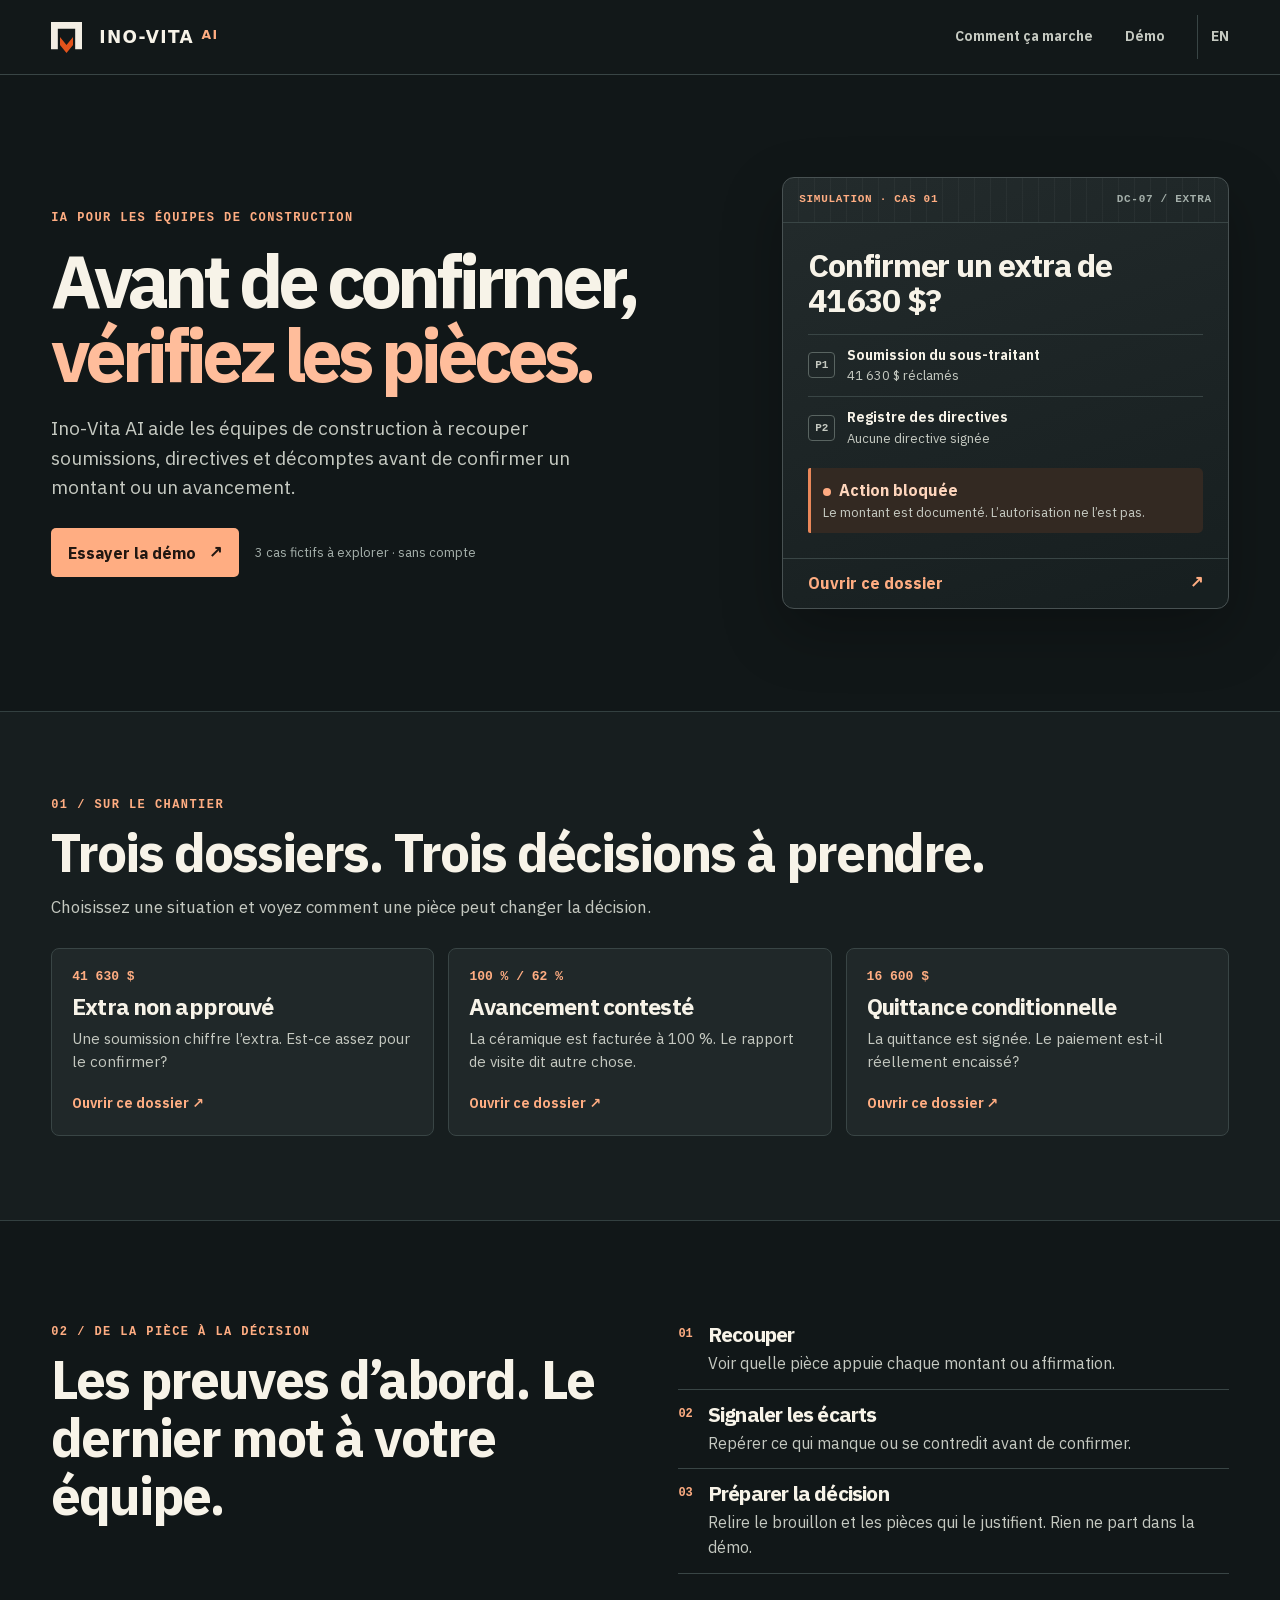
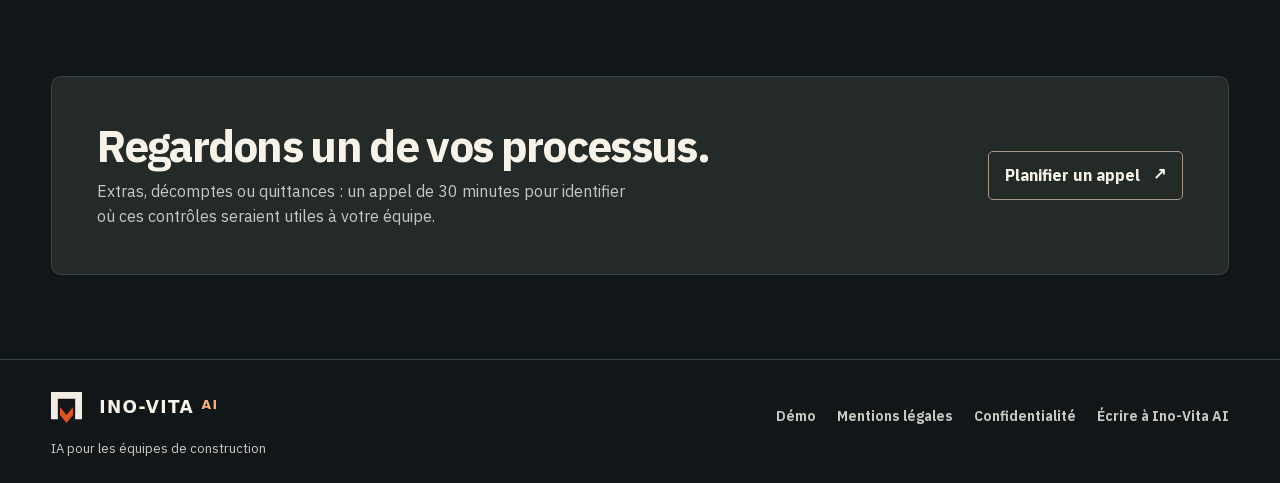
==== commit 586601b3: "Publish Ino-Vita AI V4 bilingual site and interactive demo" ====
--- a/index.html
+++ b/index.html
@@ -1,26 +1,6 @@
-<!doctype html>
-<html lang="fr-CA"><head><meta charset="utf-8"><meta name="viewport" content="width=device-width, initial-scale=1">
-<meta http-equiv="Content-Security-Policy" content="default-src 'self'; script-src 'self'; style-src 'self'; img-src 'self' data:; media-src 'self'; font-src 'self' data:; connect-src 'none'; form-action 'none'; object-src 'none'; base-uri 'self'">
-<title>L’IA qui sait s’arrêter | Ino-Vita AI</title><meta name="description" content="Une entreprise d’intelligence artificielle pour la construction. Des agents qui lisent, recoupent et préparent les décisions. Le dernier geste reste humain."><meta name="theme-color" content="#060D14"><link rel="canonical" href="https://ino-vita.ai/"><link rel="alternate" hreflang="fr-CA" href="https://ino-vita.ai/"><link rel="alternate" hreflang="en-CA" href="https://ino-vita.ai/en/"><link rel="alternate" hreflang="x-default" href="https://ino-vita.ai/">
-<meta property="og:type" content="website"><meta property="og:site_name" content="Ino-Vita AI"><meta property="og:locale" content="fr_CA"><meta property="og:title" content="L’IA qui sait s’arrêter | Ino-Vita AI"><meta property="og:description" content="Une entreprise d’intelligence artificielle pour la construction. Des agents qui lisent, recoupent et préparent les décisions. Le dernier geste reste humain."><meta property="og:url" content="https://ino-vita.ai/"><meta property="og:image" content="https://ino-vita.ai/assets/img/og.png"><meta property="og:image:alt" content="Ino-Vita AI"><meta name="twitter:card" content="summary_large_image">
-<link rel="icon" href="assets/img/symbole-ino-vita-ai.svg" type="image/svg+xml"><link rel="preload" href="assets/fonts/65b9808acdcf358987ef4a7a_THICCCBOI-Medium.woff2" as="font" type="font/woff2" crossorigin>
-<link rel="stylesheet" href="assets/css/base.css"><link rel="stylesheet" href="assets/css/brand.css"><link rel="stylesheet" href="assets/css/mobile.css"><script src="assets/js/site.js" defer></script>
-<script type="application/ld+json">{"@context": "https://schema.org", "@type": "Organization", "name": "Ino-Vita AI", "url": "https://ino-vita.ai/", "email": "info@ino-vita.com"}</script></head>
-<body class="home-page"><a class="skip-link" href="#main">Aller au contenu</a>
-<header class="header-fixed-container"><div class="header-wrapper"><div class="container-default w-container header-content-wrapper">
-<a class="brand" href="index.html" aria-current="page" aria-label="Ino-Vita AI, accueil"><img src="assets/img/symbole-ino-vita-ai.svg" width="44" height="44" alt="" aria-hidden="true"><span>Ino-Vita <span class="brand-ai">AI</span></span></a>
-<a class="language-link" href="en/index.html" lang="en-CA" hreflang="en-CA" aria-label="English version">EN</a>
-<button class="menu-toggle" type="button" aria-controls="navigation" aria-expanded="false"><span class="menu-label">Menu</span><span class="menu-lines" aria-hidden="true"></span></button>
-<nav id="navigation" class="site-nav" aria-label="Navigation principale">
-<a class="header-nav-link" href="index.html#approche">Notre approche</a>
-<a class="header-nav-link" href="index.html#systeme">Le système</a>
-<div class="header-action"><a class="btn-primary w-button" href="https://cal.com/ino-vita-ai/appel-exploratoire-30-min" rel="noopener"><span class="action-full">Réserver un appel de 30 minutes</span><span class="action-short">Réserver un appel de 30 minutes</span><span class="button-arrow" aria-hidden="true">↗</span></a></div></nav>
-</div></div></header><main id="main" tabindex="-1"><section class="section hero-section---home-v1 ai-hero"><div class="container-default w-container hero-grid">
-<div class="hero-copy"><p class="eyebrow">Une entreprise d’intelligence artificielle pour la construction</p><h1 class="display-1 gradient-heading">L’IA qui sait<br>s’arrêter.</h1><p>Tout le monde peut bâtir un agent qui écrit. Le difficile, c’est un agent qui refuse d’envoyer.</p><div class="buttons-row"><a class="btn-primary w-button" href="https://cal.com/ino-vita-ai/appel-exploratoire-30-min" rel="noopener"><span class="action-full">Réserver un appel de 30 minutes</span><span class="action-short">Réserver un appel de 30 minutes</span><span class="button-arrow" aria-hidden="true">↗</span></a></div></div>
-<figure class="hero-product"><div class="product-link"><div class="product-card decision-card"><p class="gallery-disclaimer">Données fictives</p><p class="product-card-title">VOTRE DÉCISION — ACTION EXTERNE DÉTECTÉE</p><p>Ce brouillon partirait chez un sous-traitant et refuserait un paiement de 41 630 $. C’est une action externe : la machine s’arrête ici. À vous.</p><div class="decision-options" aria-hidden="true"><span class="decision-option">GO — APPROUVER L’ENVOI</span><span class="decision-option">NO-GO — RETENIR</span></div></div></div><figcaption>Données fictives, aucun système réel connecté.</figcaption></figure>
-</div></section><div class="section-divider reveal" id="approche"><div class="w-layout-blockcontainer container-default w-container"><div class="section-divider-wrapper"><div class="section-divider-number"><div>01</div></div><div class="width-100"><div class="divider section-divider-line"></div><div class="text-300 medium">Notre approche</div></div></div></div></div><section class="section intro-section"><div class="container-default w-container"><div class="about-section-top-content---home-v1 align-center reveal"><div class="inner-container _545px _100-tablet"><h2 class="display-h3">Nous n’avons pas bâti un rédacteur, mais un système qui s’arrête.</h2></div><div class="inner-container _500px _100-tablet"><p>Le courrier sortant d’un entrepreneur l’engage.</p><p>Une quittance, un avis de retard, une confirmation de paiement : une phrase que le système ne peut pas prouver devient une responsabilité écrite et horodatée.</p><a class="text-link service-text-link" href="#systeme"><span class="service-link-divider" aria-hidden="true"></span>Découvrir le système<svg class="button-arrow" aria-hidden="true" width="20" height="20" viewbox="0 0 20 20" fill="none"><path d="M3 10h14m-6-6 6 6-6 6" stroke="currentColor" stroke-width="2"></path></svg></a></div></div></div></section><section class="section rule-section"><div class="container-default w-container reveal"><p class="eyebrow">La règle</p><h2 class="display-2 rule-heading">Rien ne part, rien ne se paie sans votre <span class="cyan">GO.</span></h2><div class="w-layout-grid grid-3-columns principles-grid"><div class="border-bottom-item"><span class="step-index" aria-hidden="true">01</span><h3 class="heading-h2-size title">Lecture d’abord</h3><p>Aucune conclusion sans ses sources : le fil, le contrat, la directive, la photo, le grand livre.</p></div><div class="border-bottom-item"><span class="step-index" aria-hidden="true">02</span><h3 class="heading-h2-size title">Une deuxième vérification</h3><p>Chaque document est relu par d’autres outils d’IA, indépendants de celui qui l’a rédigé.</p></div><div class="border-bottom-item"><span class="step-index" aria-hidden="true">03</span><h3 class="heading-h2-size title">Un dossier traçable</h3><p>Sources, versions, approbations : tout est consigné.</p></div></div></div></section><div class="section-divider reveal" id="systeme"><div class="w-layout-blockcontainer container-default w-container"><div class="section-divider-wrapper"><div class="section-divider-number"><div>02</div></div><div class="width-100"><div class="divider section-divider-line"></div><div class="text-300 medium">Le système</div></div></div></div></div><section class="section system-section"><div class="container-default w-container"><h2 class="display-2 section-title reveal">Le système est construit pour s’arrêter, pas pour expédier.</h2><div class="system-grid reveal"><article class="system-card"><span class="step-index">01</span><h3>Chaque relecture compte</h3><p>Avant l’envoi d’un courriel, toutes les relectures prévues doivent être faites. L’outil qui rédige ne vérifie jamais son propre texte. S’il manque une relecture, l’envoi est bloqué.</p></article><article class="system-card"><span class="step-index">02</span><h3>Des accès limités</h3><p>Seuls les sites autorisés sont accessibles aux outils d’IA. Toute autre connexion est refusée et inscrite au dossier, même si un outil la demande.</p></article><article class="system-card"><span class="step-index">03</span><h3>Les pièces font foi</h3><p>Un fait qui ne correspond pas à sa pièce justificative bloque le courriel. Même une bonne note à la relecture ne permet pas de l’envoyer.</p></article></div><div class="scope-notes"><p class="section-note">Les fonctions à utiliser chez un client sont définies après examen de ses besoins. Aucun résultat chez un client n’est annoncé sans avoir été mesuré.</p><p class="section-note financial-note">Les connexions aux comptes financiers servent uniquement à lire les données.</p></div><p class="gallery-disclaimer">Données fictives — exemples de lecture des pièces.</p><div class="system-gallery reveal"><figure class="large-scene"><div class="product-card sources-card"><p class="gallery-disclaimer">Données fictives</p><p class="product-card-title">LECTURE — 6 SOURCES CROISÉES</p><ul><li>Fil de courriels — 14 messages (12 mai → 28 août)</li><li>Bon de commande BC-2214 — art. 4.2</li><li>Directive DC-07 — signée 12 juin — 11 200 $</li><li>Directives de chantier — aucune autre au dossier</li><li>Rapport de surveillance — 18 juin — 212 photos</li><li>Décompte 6 (30 juin) — certifié</li></ul></div><figcaption>Les pièces du décompte, recoupées.</figcaption></figure><figure class="large-scene"><div class="product-card analyse-card"><p class="gallery-disclaimer">Données fictives</p><p class="product-card-title">CONTRADICTIONS DÉTECTÉES — 3</p><ul><li>Avancement — céramique facturée à 100 %, posée à 62 %. Arpenteur, photos et rapport d’architecte concordent.</li><li>Feuille de calcul — la colonne « solde à exécuter » de l’électricité a été reportée comme « exécuté ». Lecture inversée : 74 200 $ au lieu de 59 400 $.</li><li>Livraison — accessoires facturés à 100 % ; aucun bon de livraison ni facture de fournisseur dans la comptabilité au 31 août.</li></ul></div><figcaption>Les écarts entre les factures et les pièces.</figcaption></figure></div></div></section><section class="contact-section final-contact" id="contact"><div class="container-default w-container contact-layout"><h2>Parlons-en.</h2><div class="contact-actions"><a class="btn-primary w-button" href="https://cal.com/ino-vita-ai/appel-exploratoire-30-min" rel="noopener"><span class="action-full">Réserver un appel de 30 minutes</span><span class="action-short">Réserver un appel de 30 minutes</span><span class="button-arrow" aria-hidden="true">↗</span></a><a class="contact-mail mail-link" href="mailto:info@ino-vita.com">info@ino-vita.com</a></div></div></section></main><footer class="footer-wrapper"><div class="container-default w-container">
-<div class="footer-grid"><div><a class="brand" href="index.html"><img loading="lazy" src="assets/img/symbole-ino-vita-ai.svg" width="44" height="44" alt="" aria-hidden="true"><span>Ino-Vita <span class="brand-ai">AI</span></span></a></div>
-<nav class="footer-links" aria-label="Navigation de pied de page"><p class="footer-label">Explorer</p><a href="index.html">Accueil</a><a href="mentions-legales.html">Mentions légales</a><a href="politique-confidentialite.html">Confidentialité</a></nav>
-<div class="footer-links"><p class="footer-label">Contact</p><a href="mailto:info@ino-vita.com" class="mail-link">info@ino-vita.com</a></div>
-</div>
-<div class="footer-bottom"><p>Démo sur données fictives, aucun système réel connecté.</p><p>© 2026 Gestion Ino-Vita inc. / Ino-Vita AI</p></div></div></footer></body></html>
+<!doctype html><html lang="fr-CA"><head><meta charset="utf-8"><meta name="viewport" content="width=device-width, initial-scale=1"><meta http-equiv="Content-Security-Policy" content="default-src 'self'; script-src 'self'; style-src 'self'; img-src 'self' data:; media-src 'self'; font-src 'self' data:; connect-src 'none'; form-action 'none'; object-src 'none'; base-uri 'self'"><title>IA pour les équipes de construction | Ino-Vita AI</title><meta name="description" content="Ino-Vita AI aide les équipes de construction à recouper soumissions, directives et décomptes avant de confirmer un montant ou un avancement."><meta name="theme-color" content="#111718"><link rel="canonical" href="https://ino-vita.ai/"><link rel="alternate" hreflang="x-default" href="https://ino-vita.ai/"><link rel="alternate" hreflang="fr-CA" href="https://ino-vita.ai/"><link rel="alternate" hreflang="en-CA" href="https://ino-vita.ai/en/"><meta property="og:title" content="IA pour les équipes de construction | Ino-Vita AI"><meta property="og:image" content="https://ino-vita.ai/assets/img/og-le-seuil.png"><meta property="og:image:alt" content="Ino-Vita AI"><meta property="og:type" content="website"><meta property="og:url" content="https://ino-vita.ai/"><meta property="og:locale" content="fr_CA"><link rel="icon" href="/favicon.svg" type="image/svg+xml"><link rel="stylesheet" href="/assets/css/site-v4.css"></head><body><a class="skip" href="#main">Aller au contenu</a><header class="site-header"><div class="wrap header-inner"><a href="/" class="brand" aria-label="Ino-Vita AI · Accueil"><img src="/assets/img/le-seuil.svg" width="31" height="31" alt=""><span>INO-VITA <b>AI</b></span></a><nav aria-label="Navigation principale"><a class="nav-how" href="/#approche">Comment ça marche</a><a href="/demo/">Démo</a><a class="lang" href="/en/" hreflang="en-CA" lang="en-CA" aria-label="English">EN</a></nav></div></header><main id="main" tabindex="-1">
+<section class="wrap hero"><div class="hero-copy"><p class="eyebrow">IA pour les équipes de construction</p><h1>Avant de confirmer,<br><em>vérifiez les pièces.</em></h1><p class="deck">Ino-Vita AI aide les équipes de construction à recouper soumissions, directives et décomptes avant de confirmer un montant ou un avancement.</p><div class="hero-action"><a class="button primary" href="/demo/" data-demo-cta="true">Essayer la démo <span aria-hidden="true">↗</span></a><span>3 cas fictifs à explorer · sans compte</span></div></div>
+<aside class="specimen" aria-label="Un dossier de chantier fictif"><div class="spec-head"><span>SIMULATION · CAS 01</span><span>DC-07 / EXTRA</span></div><div class="spec-body"><h2>Confirmer un extra de <span class="nowrap">41&#8239;630&nbsp;$</span>?</h2><ul class="spec-docs"><li><span class="doc-id">P1</span><span>Soumission du sous-traitant<small>41 630 $ réclamés</small></span></li><li><span class="doc-id">P2</span><span>Registre des directives<small>Aucune directive signée</small></span></li></ul><div class="spec-verdict"><p><span class="signal" aria-hidden="true"></span>Action bloquée</p><small>Le montant est documenté. L’autorisation ne l’est pas.</small></div></div><a class="spec-link" href="/demo/?case=extra#main">Ouvrir ce dossier <span aria-hidden="true">↗</span></a></aside></section>
+<section class="section-band" id="cas"><div class="wrap"><p class="eyebrow">01 / SUR LE CHANTIER</p><h2>Trois dossiers. Trois décisions à prendre.</h2><p class="section-deck">Choisissez une situation et voyez comment une pièce peut changer la décision.</p><div class="use-grid"><a class="use-card" href="/demo/?case=extra#main"><span class="measure">41 630 $</span><h3>Extra non approuvé</h3><p>Une soumission chiffre l’extra. Est-ce assez pour le confirmer?</p><span class="card-link">Ouvrir ce dossier <span aria-hidden="true">↗</span></span></a><a class="use-card" href="/demo/?case=avance#main"><span class="measure">100 % / 62 %</span><h3>Avancement contesté</h3><p>La céramique est facturée à 100 %. Le rapport de visite dit autre chose.</p><span class="card-link">Ouvrir ce dossier <span aria-hidden="true">↗</span></span></a><a class="use-card" href="/demo/?case=paiement#main"><span class="measure">16 600 $</span><h3>Quittance conditionnelle</h3><p>La quittance est signée. Le paiement est-il réellement encaissé?</p><span class="card-link">Ouvrir ce dossier <span aria-hidden="true">↗</span></span></a></div></div></section>
+<section class="wrap how" id="approche"><div><p class="eyebrow">02 / DE LA PIÈCE À LA DÉCISION</p><h2>Les preuves d’abord. Le dernier mot à votre équipe.</h2></div><ol><li><span>01</span><div><h3>Recouper</h3><p>Voir quelle pièce appuie chaque montant ou affirmation.</p></div></li><li><span>02</span><div><h3>Signaler les écarts</h3><p>Repérer ce qui manque ou se contredit avant de confirmer.</p></div></li><li><span>03</span><div><h3>Préparer la décision</h3><p>Relire le brouillon et les pièces qui le justifient. Rien ne part dans la démo.</p></div></li></ol></section>
+<section class="wrap"><div class="contact" id="contact"><div><h2>Regardons un de vos processus.</h2><p>Extras, décomptes ou quittances : un appel de 30 minutes pour identifier où ces contrôles seraient utiles à votre équipe.</p></div><a class="button secondary" href="https://cal.com/ino-vita-ai/appel-exploratoire-30-min" rel="noopener">Planifier un appel <span aria-hidden="true">↗</span></a></div></section></main><footer class="site-footer"><div class="wrap foot-inner"><div><a href="/" class="brand" aria-label="Ino-Vita AI · Accueil"><img src="/assets/img/le-seuil.svg" width="31" height="31" alt=""><span>INO-VITA <b>AI</b></span></a><p>IA pour les équipes de construction</p></div><nav aria-label="Pied de page"><a href="/demo/">Démo</a><a href="/mentions-legales.html">Mentions légales</a><a href="/politique-confidentialite.html">Confidentialité</a><a href="mailto:info@ino-vita.com">Écrire à Ino-Vita AI</a></nav></div></footer></body></html>
--- a/assets/css/site-v4.css
+++ b/assets/css/site-v4.css
@@ -0,0 +1,12 @@
+@font-face{font-family:Plex;src:url('/fonts/ibm-plex-sans-latin.woff2') format('woff2');font-display:swap}
+:root{color-scheme:dark;--bg:#111718;--panel:#1c2425;--edge:#394545;--ink:#f7f3e8;--muted:#c5c9c1;--accent:#ffad82;--quiet:#a4afaa;--mono:ui-monospace,SFMono-Regular,Consolas,monospace;--wide:1180px}
+*{box-sizing:border-box}
+html{scroll-padding-top:1rem}body{margin:0;color:var(--ink);background:var(--bg);font:400 16px/1.55 Plex,system-ui,sans-serif}a{color:inherit;text-decoration-thickness:1px;text-underline-offset:.22em}button,input,select{font:inherit}button,a{-webkit-tap-highlight-color:transparent}a:focus-visible,button:focus-visible,summary:focus-visible,input:focus-visible,[tabindex="-1"]:focus-visible{outline:2px solid var(--accent);outline-offset:4px}h1,h2,h3,p{margin:0}h1,h2,h3{line-height:1.09;letter-spacing:-.038em}p{color:var(--muted)}[hidden]{display:none!important}main[id]{min-height:52vh} img,video{max-width:100%;height:auto}.wrap,.container-default{width:min(var(--wide),100% - clamp(32px,8vw,112px));margin-inline:auto}.skip{position:absolute;clip-path:inset(50%);width:1px;height:1px;white-space:nowrap;z-index:5}.skip:focus{clip-path:none;width:auto;height:auto;left:1rem;top:1rem;padding:10px 14px;background:var(--ink);color:var(--bg);border-radius:4px}
+.site-header{border-bottom:1px solid var(--edge);background:#121819}.header-inner{min-height:74px;display:flex;align-items:center;justify-content:space-between;gap:8px}.brand{display:inline-flex;align-items:center;gap:17px;text-decoration:none;white-space:nowrap;font:700 17px/1 system-ui,sans-serif;letter-spacing:.08em;padding-block:16px}.brand img{display:block;flex:none}.brand b{color:var(--accent);font-size:.73em;vertical-align:top}.header-inner nav,.foot-inner nav{display:flex;align-items:center;gap:clamp(14px,3vw,32px)}.header-inner nav a,.foot-inner nav a{display:inline-flex;align-items:center;min-height:44px;color:var(--muted);font-size:14px;font-weight:650;text-decoration:none}.header-inner nav a:hover,.foot-inner nav a:hover,.header-inner nav a[aria-current]{color:var(--ink);text-decoration:underline}.header-inner nav a.lang{border-left:1px solid var(--edge);padding-left:13px}
+.hero{display:grid;grid-template-columns:minmax(0,1.25fr) minmax(0,.85fr);align-items:center;gap:clamp(26px,5.8vw,78px);padding-block:clamp(54px,8vw,114px) clamp(60px,8vw,118px)}.eyebrow{font:650 clamp(11px,1.3vw,12px)/1.5 var(--mono);text-transform:uppercase;letter-spacing:.12em;color:var(--accent)}.hero h1{font-size:clamp(42px,5.75vw,86px);font-weight:730;line-height:1;letter-spacing:-.068em;margin:17px 0 23px}.hero h1 em{font-style:normal;color:#ffbd9b}.deck{max-width:49ch;font-size:clamp(16px,1.7vw,19px)}.hero-action{display:flex;flex-wrap:wrap;align-items:center;gap:13px 16px;margin-top:26px}.hero-action>span{color:var(--quiet);font-size:13px}.button{display:inline-flex;align-items:center;justify-content:center;gap:13px;min-height:49px;padding:10px 16px;border-radius:5px;border:1px solid transparent;font-weight:700;line-height:1.3;text-decoration:none}.button.primary{background:var(--accent);color:#211711}.button.primary:hover{background:#ffc6a8}.button.secondary{background:transparent;border-color:#a9998c;color:var(--ink)}.button.secondary:hover{border-color:var(--accent);color:var(--accent)}.button span,.spec-link span{font-family:var(--mono)}
+.specimen{background:linear-gradient(160deg,#232b2c 0%,#171f20 95%);border:1px solid #485152;border-radius:12px;box-shadow:0 22px 60px #0004;min-width:0}.spec-head{display:flex;flex-wrap:wrap;justify-content:space-between;row-gap:4px;column-gap:8px;padding:14px 16px;border-bottom:1px solid var(--edge);font:600 11px/1.4 var(--mono);letter-spacing:.065em;color:var(--quiet)}.spec-head span:first-child{color:var(--accent)}.spec-body{padding:clamp(15px,2.4vw,25px)}.spec-body h2{font-size:clamp(23px,2.5vw,32px);margin-bottom:16px}.spec-docs{padding:0;margin:0;list-style:none}.spec-docs li{display:flex;align-items:center;gap:12px;border-top:1px solid var(--edge);padding:10px 0;font-weight:650;font-size:14px}.spec-docs small,.spec-verdict small{display:block;color:var(--muted);font-weight:400;font-size:13px}.doc-id{font:650 11px var(--mono);border:1px solid #596461;border-radius:4px;padding:6px;color:var(--muted)}.spec-verdict{background:#332922;border-left:3px solid #ea8759;padding:10px 12px;margin-top:9px;border-radius:2px 5px 5px 2px}.spec-verdict p{color:#ffd6bd;font-weight:680}.signal{width:8px;height:8px;background:#ffab82;border-radius:50%;display:inline-block;margin-right:8px}.spec-link{display:flex;align-items:center;justify-content:space-between;padding:12px clamp(15px,2.4vw,25px);color:var(--accent);font-weight:700;border-top:1px solid var(--edge);min-height:48px;text-decoration:none}.spec-link:hover{text-decoration:underline}
+.section-band{background:#171e1f;border-block:1px solid #334040;padding-block:clamp(52px,7vw,84px)}.section-band h2,.how h2{font-size:clamp(32px,4.15vw,55px);margin:10px 0 12px}.section-deck{font-size:17px}.use-grid{display:grid;grid-template-columns:repeat(3,minmax(0,1fr));gap:14px;margin-top:27px}.use-card{display:flex;flex-direction:column;align-items:flex-start;background:#202829;border:1px solid var(--edge);padding:20px;min-height:188px;border-radius:8px;text-decoration:none}.use-card:hover{border-color:var(--accent);background:#263031}.use-card h3{font-size:23px;margin:10px 0 8px}.use-card p{font-size:15px;margin-bottom:16px}.measure{font:650 13px var(--mono);color:var(--accent)}.card-link{font-weight:650;color:var(--accent);margin-top:auto;font-size:14px}.use-card:hover .card-link{text-decoration:underline}.how{display:grid;grid-template-columns:1fr 1fr;gap:clamp(24px,6vw,100px);padding-block:clamp(54px,8vw,104px)}.how ol{list-style:none;padding:0;margin:0}.how li{display:flex;align-items:flex-start;gap:15px;border-bottom:1px solid var(--edge);padding:13px 0}.how li:first-child{padding-top:0}.how li>span{font:700 12px var(--mono);color:var(--accent);margin-top:4px}.how h3{font-size:21px;margin-bottom:5px}.contact{display:flex;align-items:center;justify-content:space-between;gap:20px;background:#242a28;border:1px solid var(--edge);border-radius:10px;margin-bottom:clamp(50px,7vw,84px);padding:clamp(20px,4vw,45px)}.contact h2{font-size:clamp(25px,3.5vw,44px);margin-bottom:9px}.contact p{max-width:54ch}.contact .button{flex:none}
+.site-footer{border-top:1px solid var(--edge);padding:16px 0 24px}.foot-inner{display:flex;justify-content:space-between;gap:20px;align-items:center}.foot-inner nav{flex-wrap:wrap;gap:0 21px}.foot-inner p{font-size:13px}.legal-section{padding:clamp(35px,6vw,77px) 0}.legal-section h1{font-size:clamp(35px,5.5vw,70px);margin:9px 0 28px}.legal-layout{display:grid;grid-template-columns:minmax(0,2fr) minmax(140px,1fr);gap:clamp(20px,6vw,75px)}.legal-block{border-top:1px solid var(--edge);padding:20px 0;max-width:73ch}.legal-block h2{font-size:25px;margin-bottom:8px}.legal-block p+p{margin-top:11px}.legal-block a{overflow-wrap:anywhere}.legal-toc a{display:block;color:var(--muted);padding:6px 0}
+@media(max-width:850px){.hero{grid-template-columns:minmax(0,1fr) minmax(0,.83fr);gap:24px}.hero h1{font-size:clamp(37px,6.2vw,59px)}.use-card{padding:15px}.use-card h3{font-size:21px}.foot-inner{align-items:flex-start}}@media(max-width:670px){.hero,.how,.legal-layout{grid-template-columns:1fr}.hero{padding-block:34px 49px;gap:28px}.hero h1{font-size:clamp(38px,9.5vw,56px);margin:12px 0 14px}.hero-action{margin-top:19px}.use-grid{grid-template-columns:1fr;gap:10px}.use-card{min-height:0}.contact,.foot-inner{align-items:flex-start;flex-direction:column}.contact .button{flex:auto}.nav-how{display:none!important}.header-inner{min-height:63px}.header-inner nav{gap:13px}.specimen{max-width:500px}.foot-inner nav a{min-height:44px}}@media(max-width:360px){.brand{font-size:14px;gap:14px}.brand img{width:27px}.header-inner nav{gap:10px}.header-inner nav a.lang{padding-left:10px}}@media(prefers-reduced-motion:reduce){*,*::before,*::after{scroll-behavior:auto!important;animation:none!important;transition:none!important}}
+
+.nowrap{white-space:nowrap}.spec-head{background:repeating-linear-gradient(90deg,#ffffff00 0 15px,#ffffff09 15px 16px);border-radius:12px 12px 0 0}.spec-link:active,.use-card:active{background:#2b3231}
